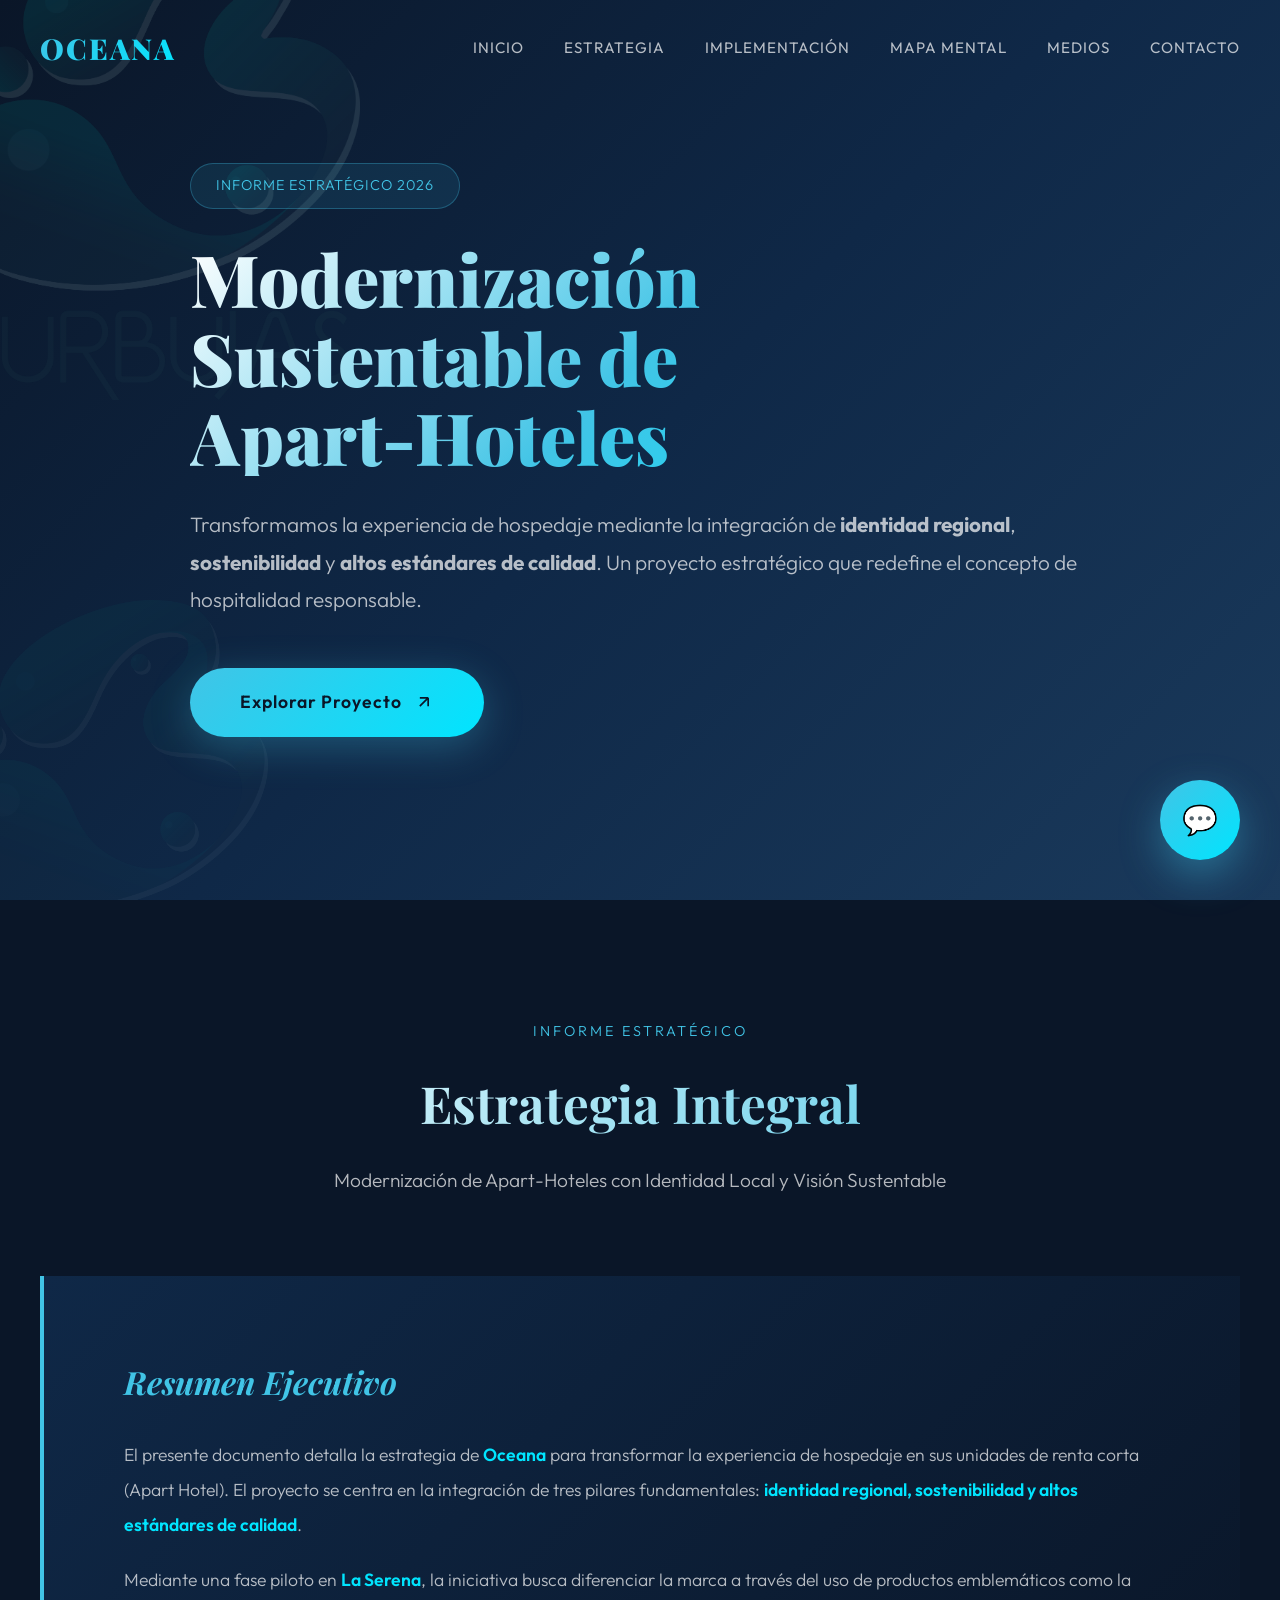
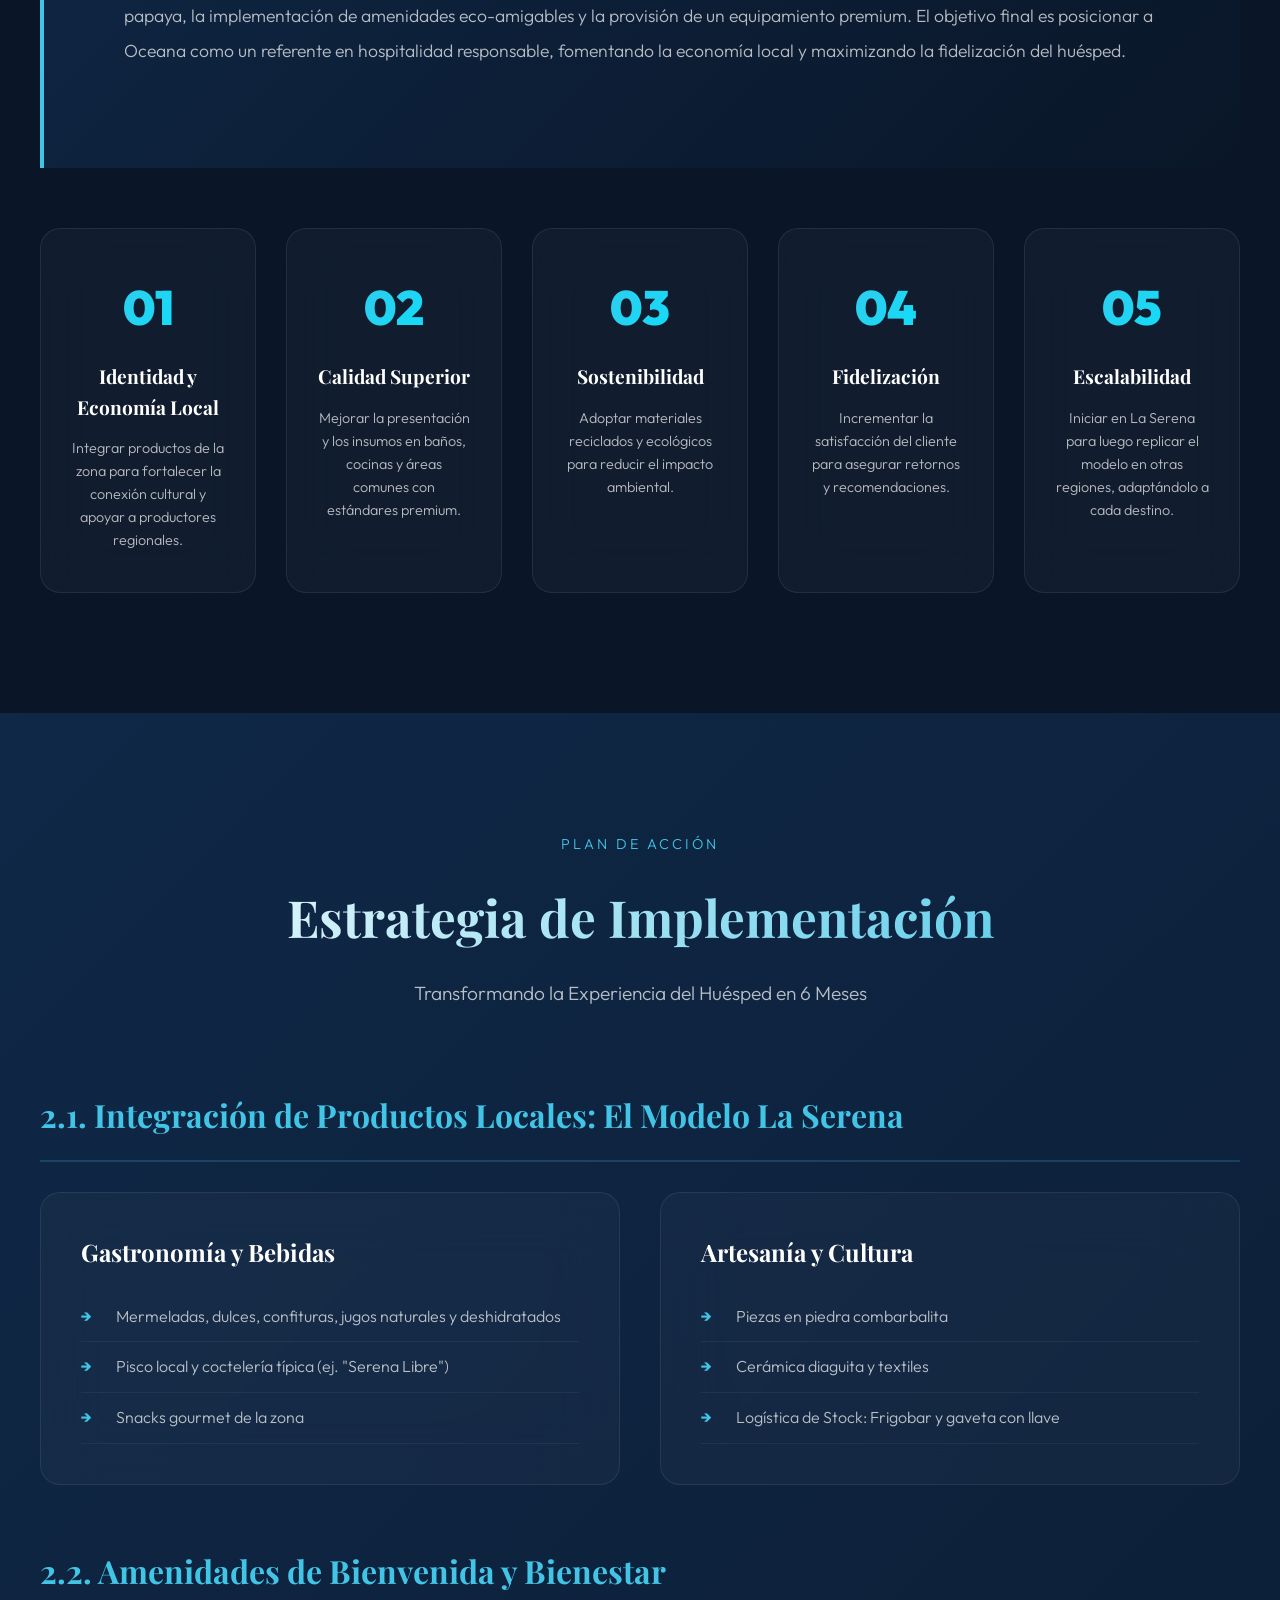
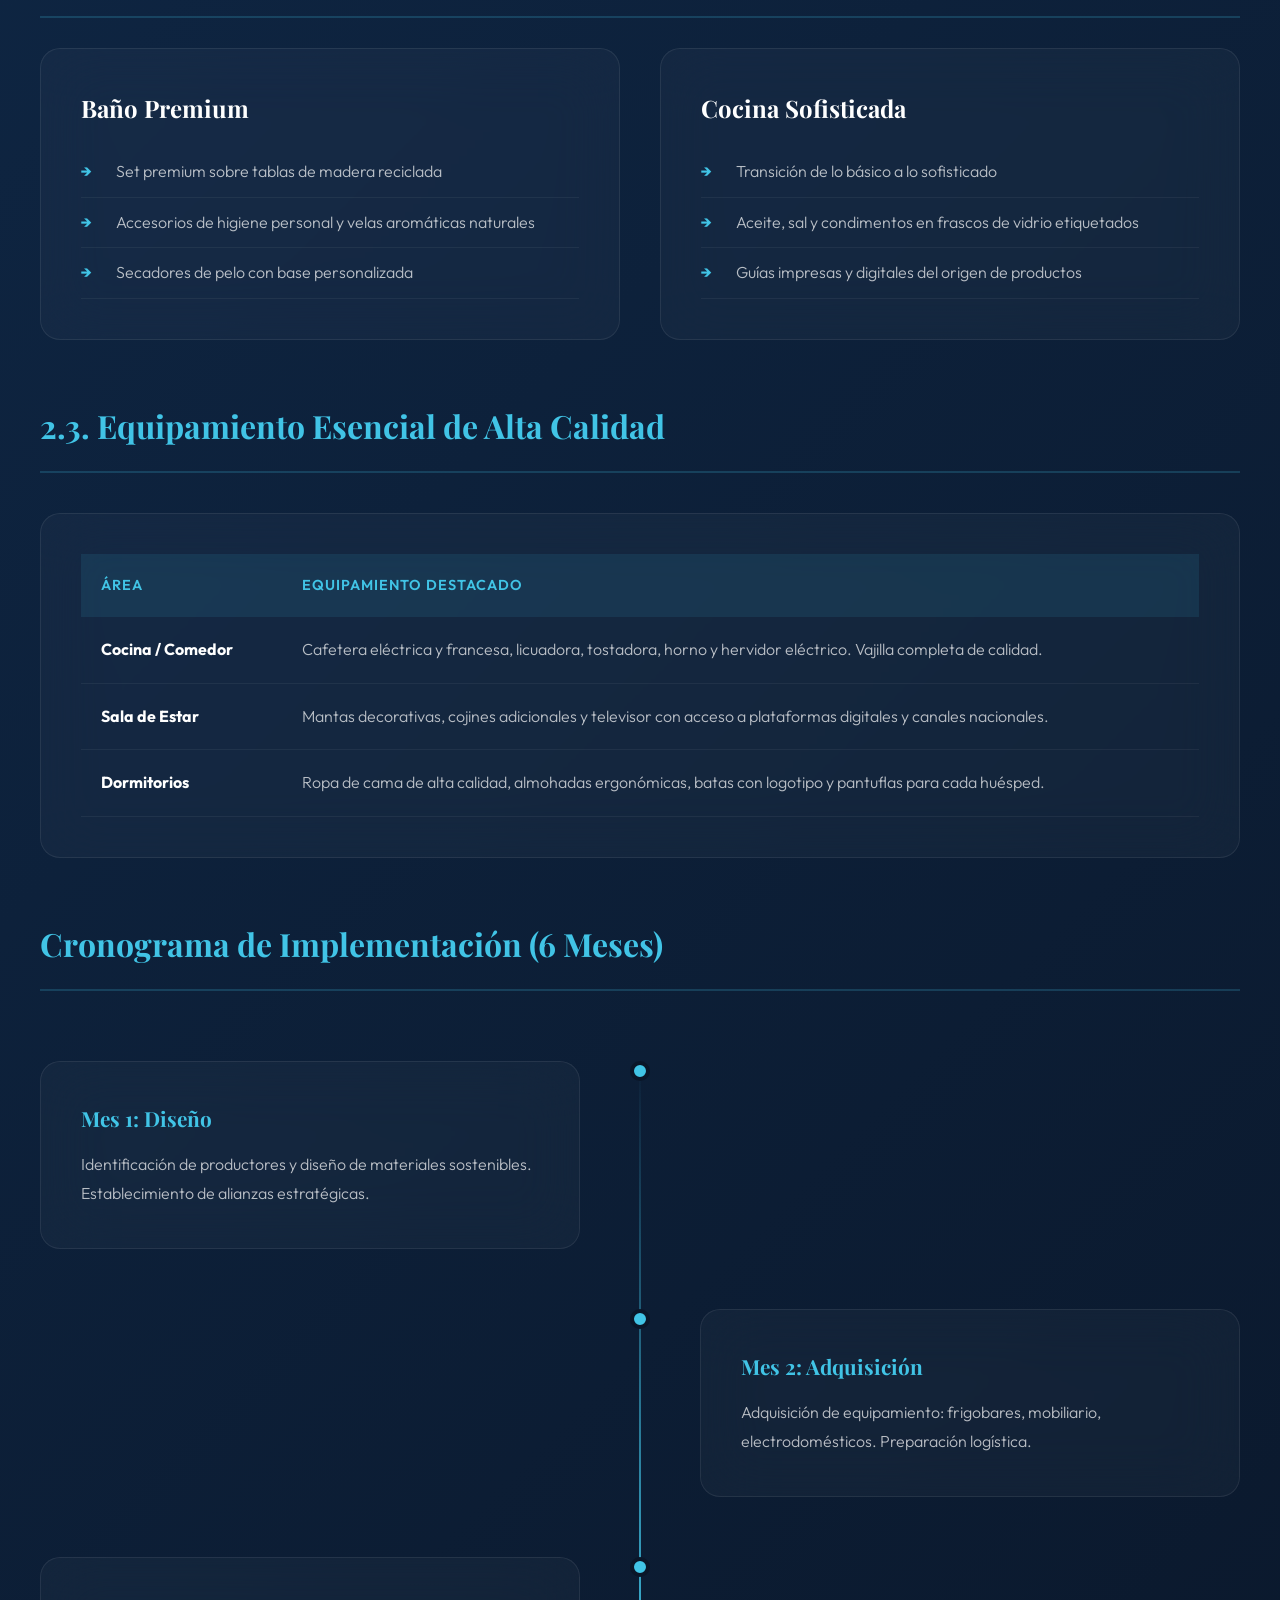
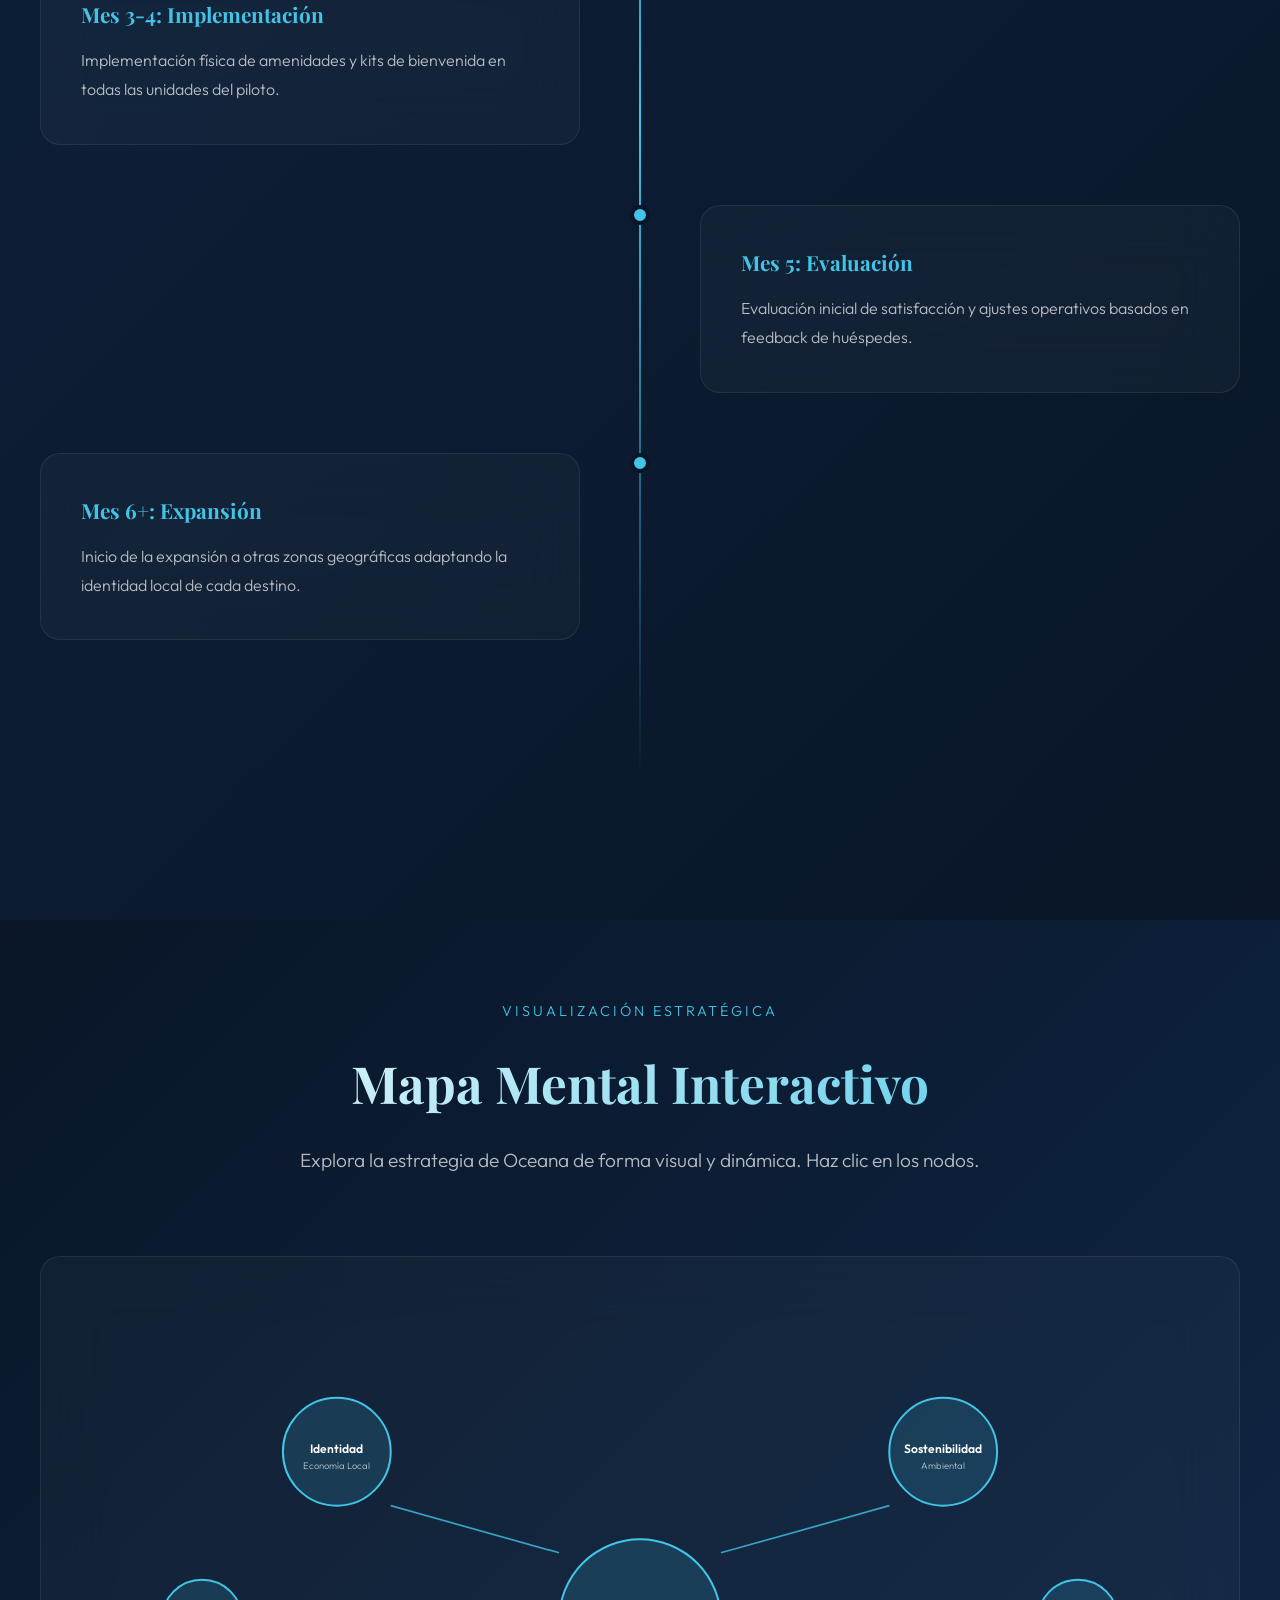
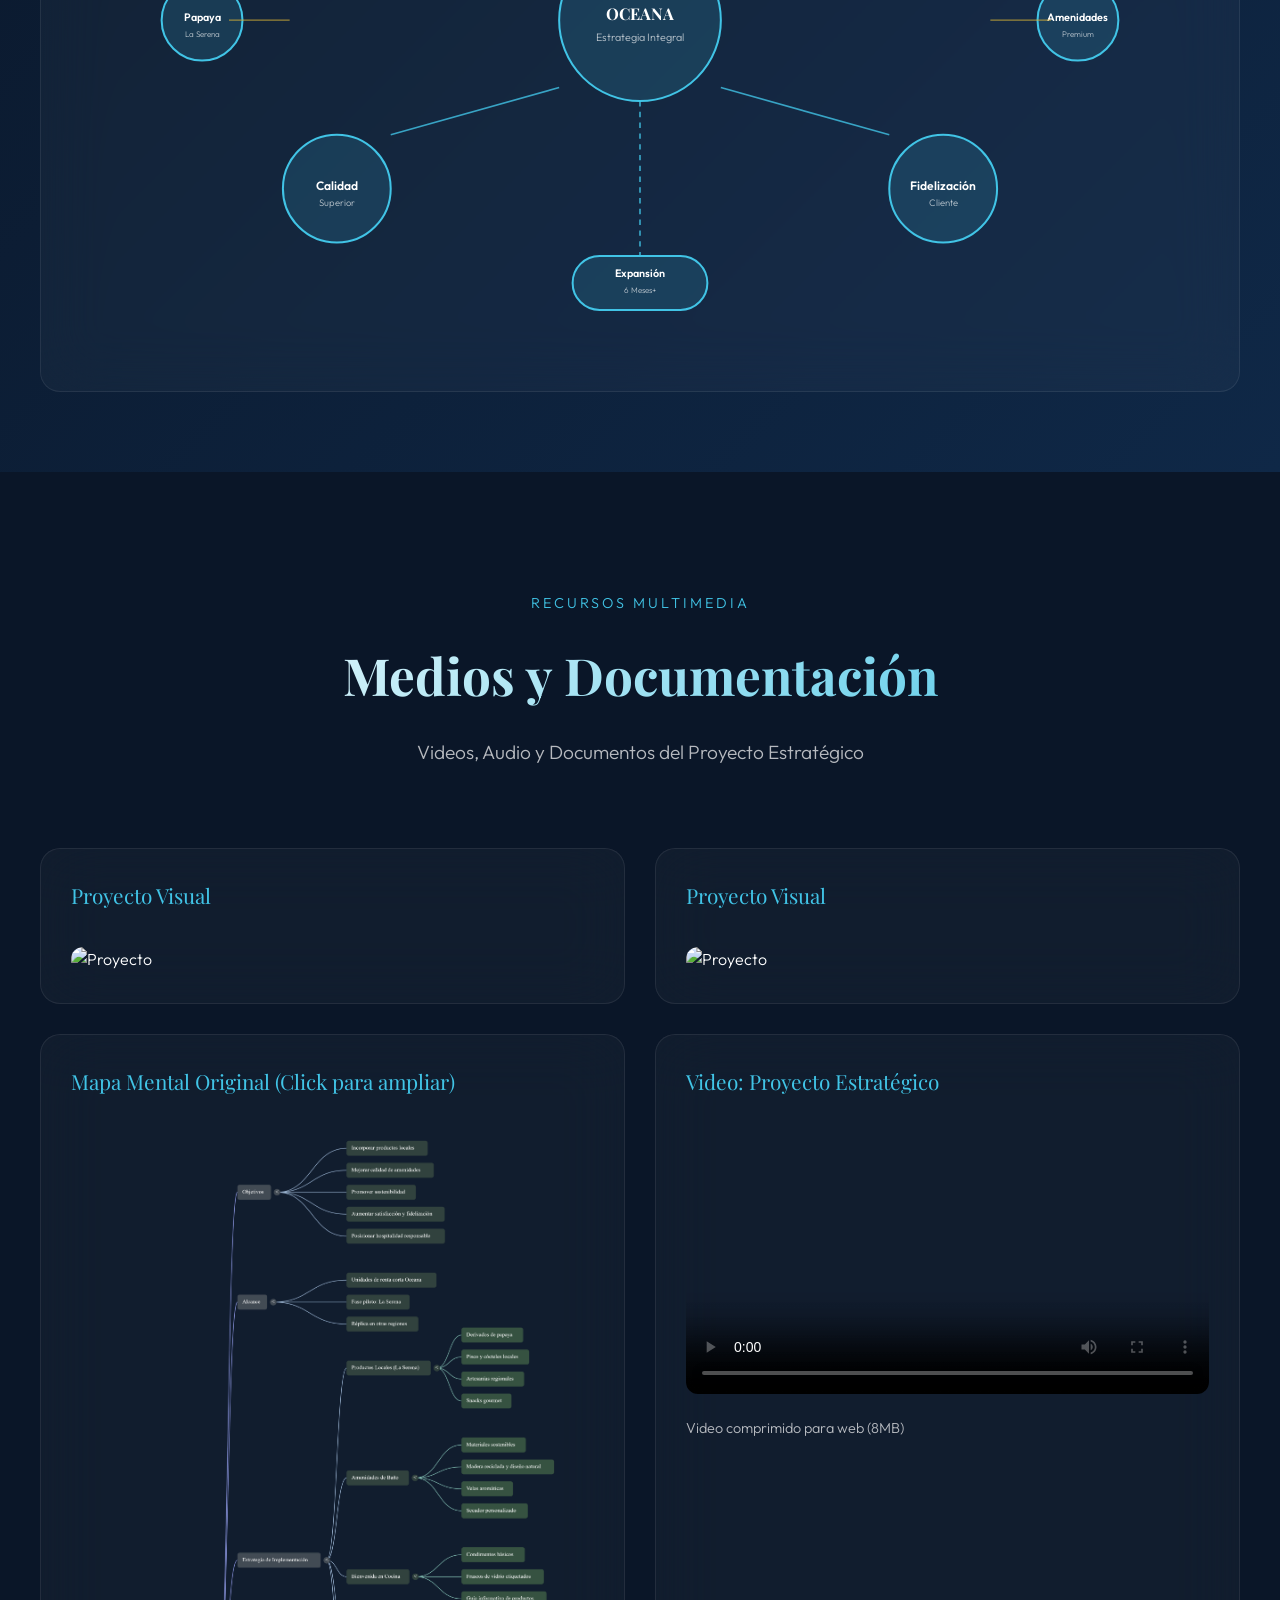
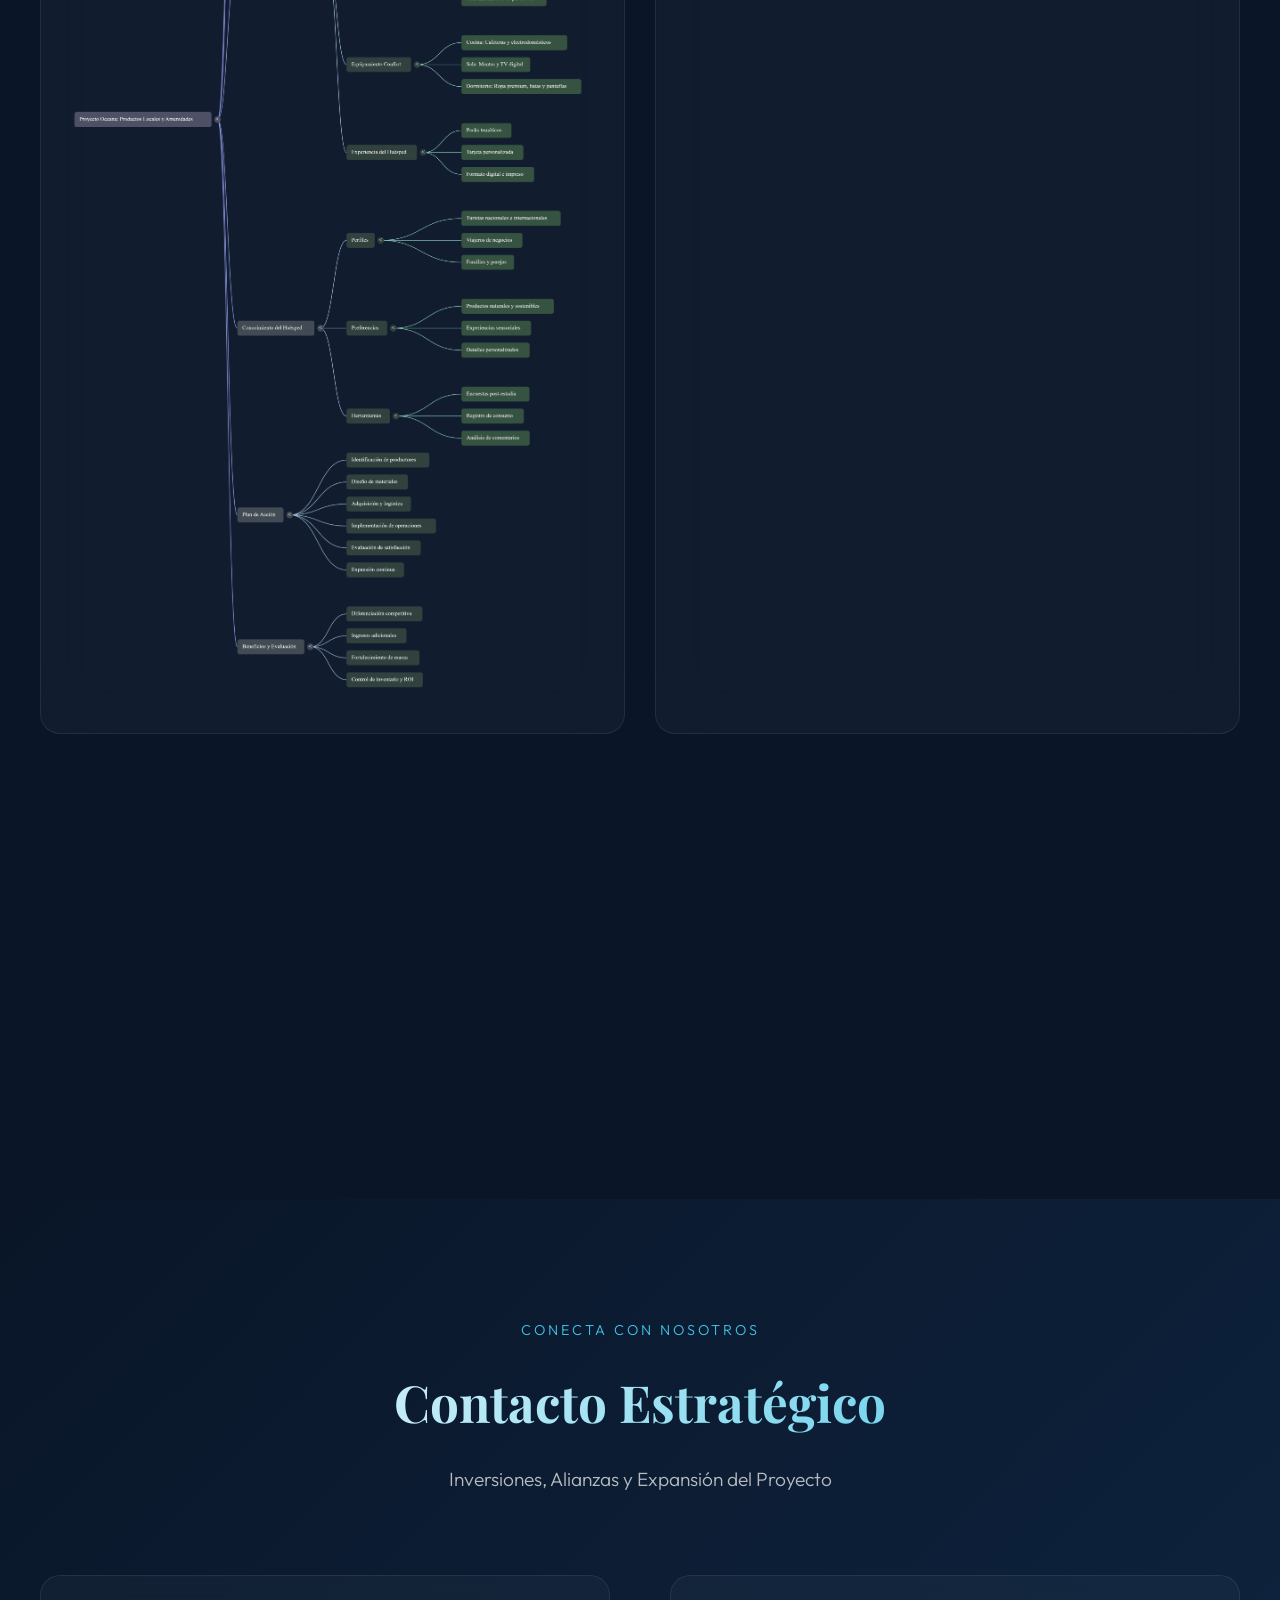
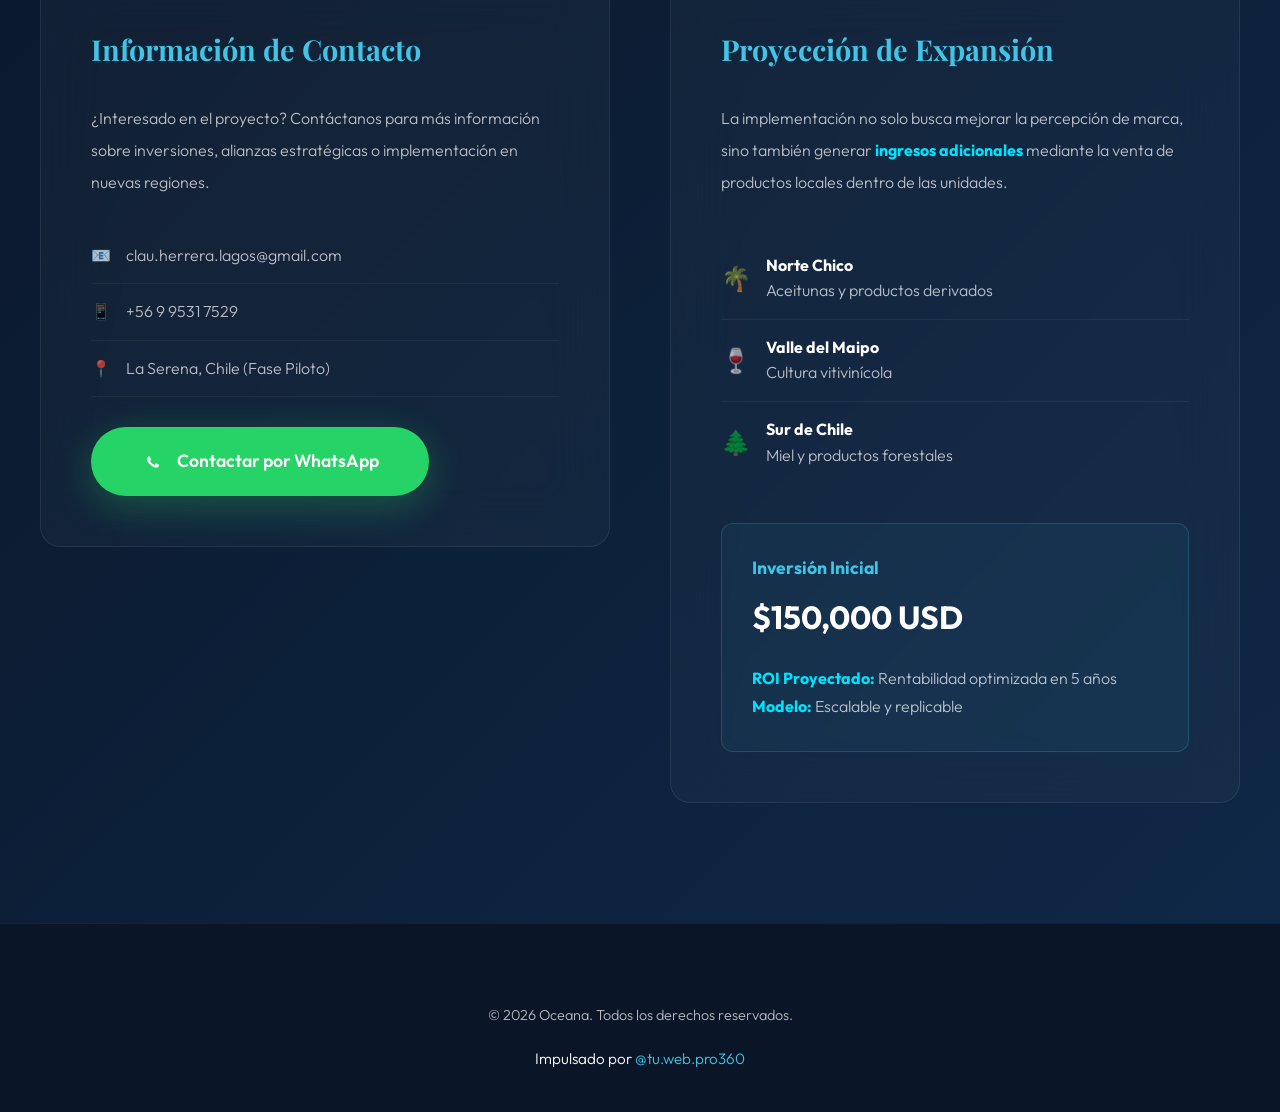
==== index.html @ 9b5a4063 "Remove QR code and 'Escanea para contacto directo' text" ====
<!DOCTYPE html>
<html lang="es">
<head>
  <meta charset="UTF-8">
  <meta name="viewport" content="width=device-width, initial-scale=1.0">
  <title>Oceana | Informe Estratégico: Modernización de Apart-Hoteles</title>
  <meta name="description" content="Proyecto Oceana: Transformación de la experiencia de hospedaje mediante identidad local, sostenibilidad y estándares premium.">
  
  <link rel="preconnect" href="https://fonts.googleapis.com">
  <link rel="preconnect" href="https://fonts.gstatic.com" crossorigin>
  <link href="https://fonts.googleapis.com/css2?family=Playfair+Display:ital,wght@0,400;0,600;0,700;0,900;1,400&family=Outfit:wght@100;200;300;400;500;600;700;800;900&display=swap" rel="stylesheet">
  
  <style>
    :root {
      --primary: #0a1628;
      --secondary: #0f2847;
      --accent: #41c4e6;
      --accent-light: #00e5ff;
      --gold: #d4af37;
      --text: #ffffff;
      --text-muted: rgba(255, 255, 255, 0.7);
    }
    
    * { margin: 0; padding: 0; box-sizing: border-box; }
    
    html { scroll-behavior: smooth; }
    
    body {
      font-family: 'Outfit', sans-serif;
      background: var(--primary);
      color: var(--text);
      overflow-x: hidden;
      line-height: 1.6;
      font-weight: 300;
    }
    
    h1, h2, h3, h4, h5 {
      font-family: 'Playfair Display', Georgia, serif;
      font-weight: 700;
    }
    
    .glass {
      background: rgba(255, 255, 255, 0.03);
      backdrop-filter: blur(30px);
      -webkit-backdrop-filter: blur(30px);
      border: 1px solid rgba(255, 255, 255, 0.08);
      border-radius: 20px;
      transition: all 0.4s cubic-bezier(0.175, 0.885, 0.32, 1.275);
    }
    
    .container { max-width: 1400px; margin: 0 auto; padding: 0 40px; }
    
    /* Navigation */
    nav {
      position: fixed; top: 0; left: 0; right: 0; z-index: 2000;
      padding: 25px 0; transition: all 0.4s;
    }
    
    nav.scrolled {
      background: rgba(10, 22, 40, 0.95);
      backdrop-filter: blur(30px);
      padding: 15px 0;
      box-shadow: 0 10px 40px rgba(0, 0, 0, 0.3);
    }
    
    .nav-content { display: flex; justify-content: space-between; align-items: center; }
    
    .logo {
      font-family: 'Playfair Display', Georgia, serif;
      font-size: 1.8rem; font-weight: 900;
      background: linear-gradient(135deg, var(--accent), var(--accent-light));
      -webkit-background-clip: text; -webkit-text-fill-color: transparent;
      letter-spacing: 2px;
    }
    
    .nav-links { display: flex; gap: 40px; list-style: none; }
    .nav-links a {
      color: var(--text-muted); text-decoration: none; font-weight: 400;
      font-size: 0.95rem; letter-spacing: 1px; text-transform: uppercase;
      transition: all 0.3s; position: relative;
    }
    .nav-links a::after {
      content: ''; position: absolute; bottom: -5px; left: 0;
      width: 0; height: 2px; background: var(--accent); transition: width 0.3s;
    }
    .nav-links a:hover { color: var(--accent); }
    .nav-links a:hover::after { width: 100%; }
    
    /* Hero */
    .hero {
      min-height: 100vh; display: flex; align-items: center;
      position: relative; overflow: hidden;
      background: linear-gradient(135deg, var(--primary) 0%, var(--secondary) 50%, #1a3a5c 100%);
    }
    
    .hero::before {
      content: '';
      position: absolute;
      width: 500px; height: 500px;
      background-image: url('assets/Logo_Burbujas_2_0_png_1.png');
      background-size: contain; background-repeat: no-repeat; background-position: center;
      opacity: 0.12; top: -100px; left: -100px;
      animation: float 15s ease-in-out infinite;
    }
    
    .hero::after {
      content: '';
      position: absolute;
      width: 450px; height: 450px;
      background-image: url('assets/unnamed_4.png');
      background-size: contain; background-repeat: no-repeat; background-position: center;
      opacity: 0.1; bottom: -80px; right: -80px;
      animation: float 18s ease-in-out infinite reverse;
    }
    
    .hero-logos {
      position: absolute;
      top: 50%;
      left: 50%;
      transform: translate(-50%, -50%);
      display: flex;
      gap: 40px;
      align-items: center;
      z-index: 2;
      opacity: 0.06;
    }
    
    .hero-logos img {
      width: 300px;
      height: auto;
      animation: float 20s ease-in-out infinite;
    }
    
    .hero-logos img:last-child {
      animation-delay: -5s;
      width: 280px;
    }
    
    .hero::after {
      content: ''; position: absolute;
      width: 400px; height: 400px;
      background-image: url('assets/Logo_Burbujas_2_0_png_1.png');
      background-size: contain; background-repeat: no-repeat; background-position: center;
      opacity: 0.05; bottom: -100px; left: -100px;
      animation: float 15s ease-in-out infinite reverse;
    }
    
    @keyframes float {
      0%, 100% { transform: translateY(0) rotate(0deg); }
      50% { transform: translateY(-40px) rotate(5deg); }
    }
    
    .hero-content { position: relative; z-index: 1; max-width: 900px; }
    
    .hero-badge {
      display: inline-block; padding: 10px 25px;
      background: rgba(65, 196, 230, 0.1); border: 1px solid rgba(65, 196, 230, 0.3);
      border-radius: 50px; font-size: 0.9rem; color: var(--accent);
      letter-spacing: 1px; text-transform: uppercase; margin-bottom: 30px;
      animation: fadeInUp 1s ease-out;
    }
    
    .hero h1 {
      font-size: 4.5rem; font-weight: 900; line-height: 1.1; margin-bottom: 30px;
      background: linear-gradient(135deg, #ffffff 0%, var(--accent) 50%, var(--accent-light) 100%);
      -webkit-background-clip: text; -webkit-text-fill-color: transparent;
      animation: fadeInUp 1s ease-out 0.2s backwards;
    }
    
    .hero-subtitle {
      font-size: 1.3rem; color: var(--text-muted); margin-bottom: 50px;
      font-weight: 300; line-height: 1.8;
      animation: fadeInUp 1s ease-out 0.4s backwards;
    }
    
    @keyframes fadeInUp {
      from { opacity: 0; transform: translateY(30px); }
      to { opacity: 1; transform: translateY(0); }
    }
    
    .btn-premium {
      display: inline-flex; align-items: center; gap: 12px;
      padding: 20px 50px; background: linear-gradient(135deg, var(--accent), var(--accent-light));
      color: var(--primary); text-decoration: none; border-radius: 60px;
      font-weight: 600; font-size: 1.1rem; letter-spacing: 1px;
      transition: all 0.4s; border: none; cursor: pointer;
      box-shadow: 0 10px 40px rgba(65, 196, 230, 0.3);
      animation: fadeInUp 1s ease-out 0.6s backwards;
    }
    .btn-premium:hover { transform: translateY(-5px); box-shadow: 0 20px 60px rgba(65, 196, 230, 0.5); }
    
    /* Sections */
    section { padding: 120px 0; position: relative; }
    
    .section-header { text-align: center; margin-bottom: 80px; }
    .section-label {
      font-size: 0.9rem; color: var(--accent); text-transform: uppercase;
      letter-spacing: 3px; margin-bottom: 20px; display: block;
    }
    .section-title {
      font-size: 3.2rem; font-weight: 700; margin-bottom: 20px;
      background: linear-gradient(135deg, #ffffff, var(--accent));
      -webkit-background-clip: text; -webkit-text-fill-color: transparent;
    }
    .section-subtitle {
      font-size: 1.2rem; color: var(--text-muted);
      max-width: 700px; margin: 0 auto; font-weight: 300;
    }
    
    /* Executive Summary */
    .executive-summary {
      background: linear-gradient(135deg, var(--secondary) 0%, rgba(10, 22, 40, 0.5) 100%);
      padding: 80px; margin-bottom: 60px; border-left: 4px solid var(--accent);
    }
    .executive-summary h3 { font-size: 2rem; color: var(--accent); margin-bottom: 30px; font-style: italic; }
    .executive-summary p { color: var(--text-muted); font-size: 1.1rem; line-height: 2; margin-bottom: 20px; }
    .executive-summary strong { color: var(--accent-light); font-weight: 600; }
    
    /* Objectives */
    .objectives-grid { display: grid; grid-template-columns: repeat(5, 1fr); gap: 30px; margin-top: 60px; }
    .objective-card { padding: 40px 30px; text-align: center; position: relative; overflow: hidden; }
    .objective-card::before {
      content: ''; position: absolute; top: 0; left: 0; width: 100%; height: 4px;
      background: linear-gradient(90deg, var(--accent), transparent); transform: scaleX(0); transition: transform 0.4s;
    }
    .objective-card:hover::before { transform: scaleX(1); }
    .objective-number {
      font-size: 3rem; font-weight: 900;
      background: linear-gradient(135deg, var(--accent), var(--accent-light));
      -webkit-background-clip: text; -webkit-text-fill-color: transparent;
      margin-bottom: 15px;
    }
    .objective-card h4 { font-size: 1.2rem; color: #ffffff; margin-bottom: 15px; }
    .objective-card p { color: var(--text-muted); font-size: 0.9rem; line-height: 1.6; }
    
    /* Implementation */
    .implementation-section { margin-bottom: 60px; }
    .implementation-section h3 {
      font-size: 2rem; color: var(--accent); margin-bottom: 30px;
      padding-bottom: 20px; border-bottom: 2px solid rgba(65, 196, 230, 0.2);
    }
    .implementation-content { display: grid; grid-template-columns: 1fr 1fr; gap: 40px; align-items: start; }
    .implementation-text { padding: 40px; }
    .implementation-text h4 { font-size: 1.5rem; color: #ffffff; margin-bottom: 20px; }
    .implementation-text ul { list-style: none; padding: 0; }
    .implementation-text li {
      padding: 12px 0; padding-left: 35px; position: relative;
      color: var(--text-muted); border-bottom: 1px solid rgba(255, 255, 255, 0.05);
    }
    .implementation-text li::before {
      content: '→'; position: absolute; left: 0; color: var(--accent); font-weight: bold;
    }
    
    /* Timeline */
    .timeline { position: relative; padding: 40px 0; }
    .timeline::before {
      content: ''; position: absolute; left: 50%; transform: translateX(-50%);
      width: 2px; height: 100%; background: linear-gradient(180deg, transparent, var(--accent), transparent);
    }
    .timeline-item { display: flex; margin-bottom: 60px; position: relative; }
    .timeline-item:nth-child(even) { flex-direction: row-reverse; }
    .timeline-content { width: 45%; padding: 40px; }
    .timeline-marker {
      position: absolute; left: 50%; transform: translateX(-50%);
      width: 20px; height: 20px; background: var(--accent);
      border-radius: 50%; border: 4px solid var(--primary); z-index: 1;
    }
    .timeline-content h4 { color: var(--accent); font-size: 1.3rem; margin-bottom: 15px; }
    .timeline-content p { color: var(--text-muted); line-height: 1.8; }
    
    /* Equipment Table */
    .equipment-table { overflow-x: auto; margin-top: 40px; }
    table { width: 100%; border-collapse: collapse; }
    table th {
      background: rgba(65, 196, 230, 0.1); color: var(--accent);
      padding: 20px; text-align: left; font-weight: 600;
      letter-spacing: 1px; text-transform: uppercase; font-size: 0.9rem;
    }
    table td { padding: 20px; border-bottom: 1px solid rgba(255, 255, 255, 0.05); color: var(--text-muted); }
    table tr:hover td { background: rgba(65, 196, 230, 0.05); }
    table td:first-child { font-weight: 600; color: #ffffff; }
    
    /* Media Section */
    .media-grid { display: grid; grid-template-columns: repeat(auto-fit, minmax(400px, 1fr)); gap: 30px; margin-top: 60px; }
    .media-item { padding: 30px; transition: all 0.4s; cursor: pointer; }
    .media-item:hover { transform: translateY(-10px); }
    .media-label {
      font-family: 'Playfair Display', Georgia, serif;
      font-size: 1.3rem; color: var(--accent); margin-bottom: 15px;
    }
    .media-item video, .media-item audio { width: 100%; margin-top: 20px; border-radius: 12px; }
    .media-item img { width: 100%; border-radius: 12px; margin-top: 20px; }
    
    /* Mind Map */
    .mind-map-section { 
      background: linear-gradient(135deg, var(--primary) 0%, var(--secondary) 100%); 
      padding: 80px 0;
    }
    
    .mind-map-container { 
      width: 100%; 
      height: 800px; 
      position: relative; 
      margin-top: 60px;
      max-width: 1600px;
      margin-left: auto;
      margin-right: auto;
    }
    
    .mind-map-svg { 
      width: 100%; 
      height: 100%; 
    }
    
    .mind-node { cursor: pointer; transition: all 0.3s; }
    .mind-node:hover { filter: brightness(1.2); transform: scale(1.05); }
    
    .mind-node-circle { fill: rgba(65, 196, 230, 0.15); stroke: var(--accent); stroke-width: 3; }
    .mind-node:hover .mind-node-circle { fill: rgba(65, 196, 230, 0.3); stroke-width: 4; }
    
    .mind-node-text {
      fill: white; 
      font-family: 'Outfit', sans-serif; 
      font-size: 20px; 
      font-weight: 600;
      text-anchor: middle; 
      dominant-baseline: central;
    }
    
    .mind-node-subtext {
      fill: var(--text-muted); 
      font-family: 'Outfit', sans-serif; 
      font-size: 14px;
      text-anchor: middle; 
      dominant-baseline: central;
    }
    
    .mind-node-title {
      fill: white; 
      font-family: 'Playfair Display', Georgia, serif; 
      font-size: 24px; 
      font-weight: 700;
      text-anchor: middle; 
      dominant-baseline: central;
    }
    
    .mind-line { 
      stroke: var(--accent); 
      stroke-width: 2.5; 
      fill: none; 
      opacity: 0.8; 
    }
    
    .mind-line-gold { 
      stroke: #d4af37; 
      stroke-width: 2; 
      fill: none; 
      opacity: 0.7; 
    }
    
    /* Contact */
    .contact-grid { display: grid; grid-template-columns: 1fr 1fr; gap: 60px; align-items: start; margin-top: 60px; }
    .contact-info { padding: 50px; }
    .contact-info h3 { color: var(--accent); font-size: 1.8rem; margin-bottom: 30px; }
    .contact-info p { color: var(--text-muted); line-height: 2; margin-bottom: 30px; }
    .contact-details { list-style: none; padding: 0; }
    .contact-details li {
      padding: 15px 0; color: var(--text-muted); border-bottom: 1px solid rgba(255, 255, 255, 0.05);
      display: flex; align-items: center; gap: 15px;
    }
    .whatsapp-btn {
      display: inline-flex; align-items: center; gap: 12px; background: #25d366;
      color: white; padding: 20px 50px; border-radius: 60px; text-decoration: none;
      font-weight: 600; font-size: 1.1rem; transition: all 0.4s; margin-top: 30px;
      box-shadow: 0 10px 40px rgba(37, 211, 102, 0.3);
    }
    .whatsapp-btn:hover { transform: translateY(-5px); box-shadow: 0 20px 60px rgba(37, 211, 102, 0.5); }
    .qr-code { text-align: center; padding: 40px; }
    .qr-code img { width: 250px; height: 250px; border-radius: 16px; border: 2px solid rgba(65, 196, 230, 0.3); }
    
    /* Footer */
    footer { padding: 80px 0 40px; text-align: center; border-top: 1px solid rgba(255, 255, 255, 0.05); }
    footer a { color: var(--accent); text-decoration: none; transition: color 0.3s; }
    footer a:hover { color: var(--accent-light); }
    
    /* Chatbot */
    .chatbot-toggle {
      position: fixed; bottom: 40px; right: 40px;
      width: 80px; height: 80px;
      background: linear-gradient(135deg, var(--accent), var(--accent-light));
      border-radius: 50%; display: flex; align-items: center; justify-content: center;
      cursor: pointer; z-index: 1500;
      box-shadow: 0 15px 40px rgba(65, 196, 230, 0.4);
      transition: all 0.4s; animation: bounce 3s infinite; border: none; font-size: 1.8rem;
    }
    @keyframes bounce { 0%, 100% { transform: translateY(0); } 50% { transform: translateY(-15px); } }
    .chatbot-toggle:hover { transform: scale(1.1); }
    .chatbot-panel {
      display: none; position: fixed; bottom: 140px; right: 40px;
      width: 450px; max-height: 700px; background: var(--secondary);
      border: 1px solid rgba(255, 255, 255, 0.1); border-radius: 24px;
      z-index: 1500; flex-direction: column;
      box-shadow: 0 30px 80px rgba(0, 0, 0, 0.6); overflow: hidden;
    }
    .chatbot-panel.active { display: flex; }
    .chatbot-header {
      padding: 25px 30px; border-bottom: 1px solid rgba(255, 255, 255, 0.1);
      display: flex; justify-content: space-between; align-items: center;
      background: rgba(65, 196, 230, 0.05);
    }
    .chatbot-header h3 { font-size: 1.3rem; color: var(--accent); }
    .chatbot-close { background: none; border: none; color: var(--text-muted); cursor: pointer; font-size: 1.8rem; transition: color 0.3s; }
    .chatbot-close:hover { color: var(--accent); }
    .chatbot-messages {
      flex: 1; padding: 30px; overflow-y: auto; max-height: 450px;
      display: flex; flex-direction: column; gap: 20px;
    }
    .message { padding: 15px 20px; border-radius: 16px; max-width: 85%; animation: fadeIn 0.3s ease-out; line-height: 1.6; }
    @keyframes fadeIn { from { opacity: 0; transform: translateY(10px); } to { opacity: 1; transform: translateY(0); } }
    .message.bot { background: rgba(255, 255, 255, 0.05); border: 1px solid rgba(255, 255, 255, 0.08); color: var(--text); }
    .message.user {
      background: linear-gradient(135deg, var(--accent), var(--accent-light));
      color: var(--primary); align-self: flex-end; margin-left: auto; font-weight: 500;
    }
    .chatbot-input {
      padding: 25px 30px; border-top: 1px solid rgba(255, 255, 255, 0.1);
      display: flex; gap: 15px; background: rgba(0, 0, 0, 0.2);
    }
    .chatbot-input input {
      flex: 1; padding: 15px 20px; border: 1px solid rgba(255, 255, 255, 0.15);
      border-radius: 50px; background: rgba(255, 255, 255, 0.05); color: white;
      font-family: 'Outfit', sans-serif; font-size: 0.95rem;
    }
    .chatbot-input input:focus { outline: none; border-color: var(--accent); }
    .chatbot-input button {
      padding: 15px 30px; background: linear-gradient(135deg, var(--accent), var(--accent-light));
      border: none; border-radius: 50px; color: var(--primary); font-weight: 600;
      cursor: pointer; font-family: 'Outfit', sans-serif; transition: all 0.3s;
    }
    .chatbot-input button:hover { transform: translateY(-2px); }
    
    /* Lightbox */
    .lightbox {
      display: none; position: fixed; top: 0; left: 0; width: 100%; height: 100%;
      background: rgba(0, 0, 0, 0.95); z-index: 3000;
      justify-content: center; align-items: center; cursor: zoom-out;
    }
    .lightbox.active { display: flex; }
    .lightbox img { max-width: 90%; max-height: 90%; border-radius: 12px; box-shadow: 0 20px 80px rgba(0, 0, 0, 0.8); }
    .lightbox-close {
      position: absolute; top: 30px; right: 30px; width: 50px; height: 50px;
      background: rgba(255, 255, 255, 0.1); border: 1px solid rgba(255, 255, 255, 0.2);
      border-radius: 50%; color: white; font-size: 1.5rem; cursor: pointer;
      display: flex; align-items: center; justify-content: center; transition: all 0.3s;
    }
    .lightbox-close:hover { background: var(--accent); border-color: var(--accent); }
    
    /* Responsive */
    @media (max-width: 1200px) { .objectives-grid { grid-template-columns: repeat(3, 1fr); } }
    @media (max-width: 1024px) {
      .objectives-grid { grid-template-columns: repeat(2, 1fr); }
      .implementation-content, .contact-grid { grid-template-columns: 1fr; }
      .timeline::before { left: 30px; }
      .timeline-item, .timeline-item:nth-child(even) { flex-direction: row; padding-left: 60px; }
      .timeline-content { width: 100%; }
      .timeline-marker { left: 30px; }
    }
    @media (max-width: 768px) {
      .hero h1 { font-size: 3rem; }
      .section-title { font-size: 2.5rem; }
      .objectives-grid { grid-template-columns: 1fr; }
      .nav-links { display: none; }
      .container { padding: 0 20px; }
      .executive-summary { padding: 40px; }
      .chatbot-panel { width: calc(100% - 40px); right: 20px; }
    }
  </style>
</head>
<body>
  <!-- Lightbox -->
  <div class="lightbox" id="lightbox" onclick="closeLightbox()">
    <button class="lightbox-close" onclick="event.stopPropagation(); closeLightbox()">×</button>
    <img id="lightbox-img" src="" alt="Imagen ampliada">
  </div>

  <nav id="navbar">
    <div class="container">
      <div class="nav-content">
        <div class="logo">OCEANA</div>
        <ul class="nav-links">
          <li><a href="#inicio">Inicio</a></li>
          <li><a href="#estrategia">Estrategia</a></li>
          <li><a href="#implementacion">Implementación</a></li>
          <li><a href="#mapa-mental">Mapa Mental</a></li>
          <li><a href="#medios">Medios</a></li>
          <li><a href="#contacto">Contacto</a></li>
        </ul>
      </div>
    </div>
  </nav>

  <section class="hero" id="inicio">
    <div class="container">
      <div class="hero-content">
        <div class="hero-badge">Informe Estratégico 2026</div>
        <h1>Modernización<br>Sustentable de<br>Apart-Hoteles</h1>
        <p class="hero-subtitle">
          Transformamos la experiencia de hospedaje mediante la integración de <strong>identidad regional</strong>, 
          <strong>sostenibilidad</strong> y <strong>altos estándares de calidad</strong>. 
          Un proyecto estratégico que redefine el concepto de hospitalidad responsable.
        </p>
        <a href="#estrategia" class="btn-premium">
          <span>Explorar Proyecto</span>
          <svg width="20" height="20" viewBox="0 0 24 24" fill="none" stroke="currentColor" stroke-width="2"><path d="M7 17L17 7M17 7H7M17 7V17"/></svg>
        </a>
      </div>
    </div>
  </section>

  <section id="estrategia">
    <div class="container">
      <div class="section-header">
        <span class="section-label">Informe Estratégico</span>
        <h2 class="section-title">Estrategia Integral</h2>
        <p class="section-subtitle">Modernización de Apart-Hoteles con Identidad Local y Visión Sustentable</p>
      </div>
      
      <div class="executive-summary">
        <h3>Resumen Ejecutivo</h3>
        <p>
          El presente documento detalla la estrategia de <strong>Oceana</strong> para transformar la experiencia de hospedaje 
          en sus unidades de renta corta (Apart Hotel). El proyecto se centra en la integración de tres pilares fundamentales: 
          <strong>identidad regional, sostenibilidad y altos estándares de calidad</strong>.
        </p>
        <p>
          Mediante una fase piloto en <strong>La Serena</strong>, la iniciativa busca diferenciar la marca a través del uso 
          de productos emblemáticos como la papaya, la implementación de amenidades eco-amigables y la provisión de un 
          equipamiento premium. El objetivo final es posicionar a Oceana como un referente en hospitalidad responsable, 
          fomentando la economía local y maximizando la fidelización del huésped.
        </p>
      </div>

      <div class="objectives-grid">
        <div class="objective-card glass">
          <div class="objective-number">01</div>
          <h4>Identidad y Economía Local</h4>
          <p>Integrar productos de la zona para fortalecer la conexión cultural y apoyar a productores regionales.</p>
        </div>
        
        <div class="objective-card glass">
          <div class="objective-number">02</div>
          <h4>Calidad Superior</h4>
          <p>Mejorar la presentación y los insumos en baños, cocinas y áreas comunes con estándares premium.</p>
        </div>
        
        <div class="objective-card glass">
          <div class="objective-number">03</div>
          <h4>Sostenibilidad</h4>
          <p>Adoptar materiales reciclados y ecológicos para reducir el impacto ambiental.</p>
        </div>
        
        <div class="objective-card glass">
          <div class="objective-number">04</div>
          <h4>Fidelización</h4>
          <p>Incrementar la satisfacción del cliente para asegurar retornos y recomendaciones.</p>
        </div>
        
        <div class="objective-card glass">
          <div class="objective-number">05</div>
          <h4>Escalabilidad</h4>
          <p>Iniciar en La Serena para luego replicar el modelo en otras regiones, adaptándolo a cada destino.</p>
        </div>
      </div>
    </div>
  </section>

  <section id="implementacion" style="background: linear-gradient(135deg, var(--secondary) 0%, var(--primary) 100%);">
    <div class="container">
      <div class="section-header">
        <span class="section-label">Plan de Acción</span>
        <h2 class="section-title">Estrategia de Implementación</h2>
        <p class="section-subtitle">Transformando la Experiencia del Huésped en 6 Meses</p>
      </div>
      
      <div class="implementation-section">
        <h3>2.1. Integración de Productos Locales: El Modelo La Serena</h3>
        <div class="implementation-content">
          <div class="implementation-text glass">
            <h4>Gastronomía y Bebidas</h4>
            <ul>
              <li>Mermeladas, dulces, confituras, jugos naturales y deshidratados</li>
              <li>Pisco local y coctelería típica (ej. "Serena Libre")</li>
              <li>Snacks gourmet de la zona</li>
            </ul>
          </div>
          <div class="implementation-text glass">
            <h4>Artesanía y Cultura</h4>
            <ul>
              <li>Piezas en piedra combarbalita</li>
              <li>Cerámica diaguita y textiles</li>
              <li>Logística de Stock: Frigobar y gaveta con llave</li>
            </ul>
          </div>
        </div>
      </div>
      
      <div class="implementation-section">
        <h3>2.2. Amenidades de Bienvenida y Bienestar</h3>
        <div class="implementation-content">
          <div class="implementation-text glass">
            <h4>Baño Premium</h4>
            <ul>
              <li>Set premium sobre tablas de madera reciclada</li>
              <li>Accesorios de higiene personal y velas aromáticas naturales</li>
              <li>Secadores de pelo con base personalizada</li>
            </ul>
          </div>
          <div class="implementation-text glass">
            <h4>Cocina Sofisticada</h4>
            <ul>
              <li>Transición de lo básico a lo sofisticado</li>
              <li>Aceite, sal y condimentos en frascos de vidrio etiquetados</li>
              <li>Guías impresas y digitales del origen de productos</li>
            </ul>
          </div>
        </div>
      </div>
      
      <div class="implementation-section">
        <h3>2.3. Equipamiento Esencial de Alta Calidad</h3>
        <div class="equipment-table glass" style="padding: 40px;">
          <table>
            <thead>
              <tr>
                <th>Área</th>
                <th>Equipamiento Destacado</th>
              </tr>
            </thead>
            <tbody>
              <tr>
                <td><strong>Cocina / Comedor</strong></td>
                <td>Cafetera eléctrica y francesa, licuadora, tostadora, horno y hervidor eléctrico. Vajilla completa de calidad.</td>
              </tr>
              <tr>
                <td><strong>Sala de Estar</strong></td>
                <td>Mantas decorativas, cojines adicionales y televisor con acceso a plataformas digitales y canales nacionales.</td>
              </tr>
              <tr>
                <td><strong>Dormitorios</strong></td>
                <td>Ropa de cama de alta calidad, almohadas ergonómicas, batas con logotipo y pantuflas para cada huésped.</td>
              </tr>
            </tbody>
          </table>
        </div>
      </div>
      
      <div class="implementation-section">
        <h3>Cronograma de Implementación (6 Meses)</h3>
        <div class="timeline">
          <div class="timeline-item">
            <div class="timeline-marker"></div>
            <div class="timeline-content glass">
              <h4>Mes 1: Diseño</h4>
              <p>Identificación de productores y diseño de materiales sostenibles. Establecimiento de alianzas estratégicas.</p>
            </div>
          </div>
          
          <div class="timeline-item">
            <div class="timeline-marker"></div>
            <div class="timeline-content glass">
              <h4>Mes 2: Adquisición</h4>
              <p>Adquisición de equipamiento: frigobares, mobiliario, electrodomésticos. Preparación logística.</p>
            </div>
          </div>
          
          <div class="timeline-item">
            <div class="timeline-marker"></div>
            <div class="timeline-content glass">
              <h4>Mes 3-4: Implementación</h4>
              <p>Implementación física de amenidades y kits de bienvenida en todas las unidades del piloto.</p>
            </div>
          </div>
          
          <div class="timeline-item">
            <div class="timeline-marker"></div>
            <div class="timeline-content glass">
              <h4>Mes 5: Evaluación</h4>
              <p>Evaluación inicial de satisfacción y ajustes operativos basados en feedback de huéspedes.</p>
            </div>
          </div>
          
          <div class="timeline-item">
            <div class="timeline-marker"></div>
            <div class="timeline-content glass">
              <h4>Mes 6+: Expansión</h4>
              <p>Inicio de la expansión a otras zonas geográficas adaptando la identidad local de cada destino.</p>
            </div>
          </div>
        </div>
      </div>
    </div>
  </section>

  <section class="mind-map-section" id="mapa-mental">
    <div class="container">
      <div class="section-header">
        <span class="section-label">Visualización Estratégica</span>
        <h2 class="section-title">Mapa Mental Interactivo</h2>
        <p class="section-subtitle">Explora la estrategia de Oceana de forma visual y dinámica. Haz clic en los nodos.</p>
      </div>
      
      <div class="glass" style="padding: 60px; margin-top: 60px;">
        <svg class="mind-map-svg" viewBox="0 0 1600 900" style="max-width: 1400px; margin: 0 auto;">
          <!-- Central Node - Más Grande -->
          <g class="mind-node" onclick="showNodeInfo('Oceana')">
            <circle cx="800" cy="450" r="120" class="mind-node-circle" fill="rgba(65, 196, 230, 0.2)" stroke="var(--accent)" stroke-width="4"/>
            <text x="800" y="440" class="mind-node-title">OCEANA</text>
            <text x="800" y="475" class="mind-node-subtext" style="font-size: 16px;">Estrategia Integral</text>
          </g>
          
          <!-- Objective 1: Identidad -->
          <g class="mind-node" onclick="showNodeInfo('Identidad')">
            <circle cx="350" cy="200" r="80" class="mind-node-circle" stroke-width="3"/>
            <text x="350" y="195" class="mind-node-text" style="font-size: 18px;">Identidad</text>
            <text x="350" y="220" class="mind-node-subtext" style="font-size: 14px;">Economía Local</text>
            <line x1="680" y1="350" x2="430" y2="280" class="mind-line" stroke-width="3"/>
          </g>
          
          <!-- Objective 2: Calidad -->
          <g class="mind-node" onclick="showNodeInfo('Calidad')">
            <circle cx="350" cy="700" r="80" class="mind-node-circle" stroke-width="3"/>
            <text x="350" y="695" class="mind-node-text" style="font-size: 18px;">Calidad</text>
            <text x="350" y="720" class="mind-node-subtext" style="font-size: 14px;">Superior</text>
            <line x1="680" y1="550" x2="430" y2="620" class="mind-line" stroke-width="3"/>
          </g>
          
          <!-- Objective 3: Sostenibilidad -->
          <g class="mind-node" onclick="showNodeInfo('Sostenibilidad')">
            <circle cx="1250" cy="200" r="80" class="mind-node-circle" stroke-width="3"/>
            <text x="1250" y="195" class="mind-node-text" style="font-size: 18px;">Sostenibilidad</text>
            <text x="1250" y="220" class="mind-node-subtext" style="font-size: 14px;">Ambiental</text>
            <line x1="920" y1="350" x2="1170" y2="280" class="mind-line" stroke-width="3"/>
          </g>
          
          <!-- Objective 4: Fidelización -->
          <g class="mind-node" onclick="showNodeInfo('Fidelizacion')">
            <circle cx="1250" cy="700" r="80" class="mind-node-circle" stroke-width="3"/>
            <text x="1250" y="695" class="mind-node-text" style="font-size: 18px;">Fidelización</text>
            <text x="1250" y="720" class="mind-node-subtext" style="font-size: 14px;">Cliente</text>
            <line x1="920" y1="550" x2="1170" y2="620" class="mind-line" stroke-width="3"/>
          </g>
          
          <!-- Pilares -->
          <g class="mind-node" onclick="showNodeInfo('Papaya')">
            <circle cx="150" cy="450" r="60" class="mind-node-circle" fill="rgba(212, 175, 55, 0.15)" stroke="#d4af37" stroke-width="3"/>
            <text x="150" y="445" class="mind-node-text" style="font-size: 16px;">Papaya</text>
            <text x="150" y="470" class="mind-node-subtext" style="font-size: 12px;">La Serena</text>
            <line x1="280" y1="450" x2="190" y2="450" class="mind-line-gold" stroke-width="2.5"/>
          </g>
          
          <g class="mind-node" onclick="showNodeInfo('Amenidades')">
            <circle cx="1450" cy="450" r="60" class="mind-node-circle" fill="rgba(212, 175, 55, 0.15)" stroke="#d4af37" stroke-width="3"/>
            <text x="1450" y="445" class="mind-node-text" style="font-size: 16px;">Amenidades</text>
            <text x="1450" y="470" class="mind-node-subtext" style="font-size: 12px;">Premium</text>
            <line x1="1320" y1="450" x2="1410" y2="450" class="mind-line-gold" stroke-width="2.5"/>
          </g>
          
          <!-- Expansión -->
          <g class="mind-node" onclick="showNodeInfo('Expansion')">
            <rect x="700" y="800" width="200" height="80" rx="40" class="mind-node-circle" fill="rgba(0, 229, 255, 0.15)" stroke="var(--accent-light)" stroke-width="3"/>
            <text x="800" y="825" class="mind-node-text" style="font-size: 16px;">Expansión</text>
            <text x="800" y="850" class="mind-node-subtext" style="font-size: 12px;">6 Meses+</text>
            <line x1="800" y1="570" x2="800" y2="800" class="mind-line" stroke-dasharray="8,8" stroke-width="2"/>
          </g>
        </svg>
      </div>
      
      <div id="node-info" class="glass" style="padding: 30px; margin-top: 40px; display: none;">
        <h3 id="node-title" style="color: var(--accent); font-size: 1.5rem; margin-bottom: 15px;"></h3>
        <p id="node-description" style="color: var(--text-muted); line-height: 1.8;"></p>
      </div>
    </div>
  </section>

  <section id="medios">
    <div class="container">
      <div class="section-header">
        <span class="section-label">Recursos Multimedia</span>
        <h2 class="section-title">Medios y Documentación</h2>
        <p class="section-subtitle">Videos, Audio y Documentos del Proyecto Estratégico</p>
      </div>
      
      <div class="media-grid">
        <!-- Logo Burbuja ya se muestra en el hero section -->
        <div class="media-item glass" onclick="openLightbox('assets/unnamed_4.png')">
          <div class="media-label">Proyecto Visual</div>
          <img src="assets/unnamed_4.png" alt="Proyecto">
        </div>
        
        <div class="media-item glass" onclick="openLightbox('assets/unnamed_4.png')">
          <div class="media-label">Proyecto Visual</div>
          <img src="assets/unnamed_4.png" alt="Proyecto">
        </div>
        
        <div class="media-item glass" onclick="openLightbox('assets/NotebookLM_Mind_Map_2.png')">
          <div class="media-label">Mapa Mental Original (Click para ampliar)</div>
          <img src="assets/NotebookLM_Mind_Map_2.png" alt="Mind Map">
        </div>
        
        <div class="media-item glass">
          <div class="media-label">Video: Proyecto Estratégico</div>
          <video controls preload="metadata" poster="assets/unnamed_4.png">
            <source src="assets/video_compressed.mp4" type="video/mp4">
            Tu navegador no soporta video HTML5.
          </video>
          <p style="color: var(--text-muted); font-size: 0.9rem; margin-top: 15px;">Video comprimido para web (8MB)</p>
        </div>
        
        <div class="media-item glass">
          <div class="media-label">Audio: Modernización Sustentable</div>
          <div style="padding: 25px; background: rgba(65, 196, 230, 0.08); border-radius: 12px; border: 1px solid rgba(65, 196, 230, 0.2); margin-top: 20px;">
            <audio controls preload="none" style="width: 100%;">
              <source src="assets/Modernización_sustentable_de_los_apart_hoteles_Oceana_1.m4a" type="audio/mp4">
              Tu navegador no soporta audio HTML5.
            </audio>
          </div>
          <p style="color: var(--text-muted); font-size: 0.9rem; margin-top: 15px;">Audio explicativo del proyecto (3.5MB)</p>
        </div>
        
        <div class="media-item glass">
          <div class="media-label">PDF: Proyecto Amenidades</div>
          <div style="text-align: center; padding: 40px 30px; background: rgba(65, 196, 230, 0.05); border-radius: 12px; margin-top: 20px;">
            <svg width="64" height="64" viewBox="0 0 24 24" fill="none" stroke="var(--accent)" stroke-width="1.5"><path d="M14 2H6a2 2 0 0 0-2 2v16a2 2 0 0 0 2 2h12a2 2 0 0 0 2-2V8z"/><polyline points="14 2 14 8 20 8"/><line x1="16" y1="13" x2="8" y2="13"/><line x1="16" y1="17" x2="8" y2="17"/></svg>
            <p style="margin-top: 20px;"><a href="assets/proyecto_amenidades.pdf" style="color: var(--accent); text-decoration: none; font-weight: 600; font-size: 1.1rem;">Descargar PDF</a></p>
          </div>
        </div>
        
        <!-- The New Oceana Standard ya no se muestra aquí -->
      </div>
    </div>
  </section>

  <section id="contacto" style="background: linear-gradient(135deg, var(--primary) 0%, var(--secondary) 100%);">
    <div class="container">
      <div class="section-header">
        <span class="section-label">Conecta con Nosotros</span>
        <h2 class="section-title">Contacto Estratégico</h2>
        <p class="section-subtitle">Inversiones, Alianzas y Expansión del Proyecto</p>
      </div>
      
      <div class="contact-grid">
        <div class="contact-info glass">
          <h3>Información de Contacto</h3>
          <p>
            ¿Interesado en el proyecto? Contáctanos para más información sobre inversiones, 
            alianzas estratégicas o implementación en nuevas regiones.
          </p>
          <ul class="contact-details">
            <li>
              <span>📧</span>
              <span>clau.herrera.lagos@gmail.com</span>
            </li>
            <li>
              <span>📱</span>
              <span>+56 9 9531 7529</span>
            </li>
            <li>
              <span>📍</span>
              <span>La Serena, Chile (Fase Piloto)</span>
            </li>
          </ul>
          
          <a href="https://wa.me/56995317529" class="whatsapp-btn" target="_blank">
            <svg width="24" height="24" viewBox="0 0 24 24" fill="currentColor"><path d="M17.472 14.382c-.297-.149-1.758-.867-2.03-.967-.273-.099-.471-.148-.67.15-.197.297-.767.966-.94 1.164-.173.198-.347.223-.644.075-.297-.149-1.255-.463-2.39-1.475-.883-.788-1.48-1.761-1.653-2.059-.173-.297-.018-.458.13-.606.134-.133.298-.347.446-.52.149-.174.198-.298.298-.497.099-.198.05-.371-.025-.52-.075-.149-.669-1.612-.916-2.207-.242-.579-.487-.5-.669-.51-.173-.008-.371-.01-.57-.01-.198 0-.52.074-.792.372-.272.297-1.04 1.016-1.04 2.479 0 1.462 1.065 2.875 1.213 3.074.149.198 2.095 3.2 5.076 4.487.709.306 1.262.489 1.694.626.712.226 1.36.193 1.872.118.571-.085 1.758-.719 2.006-1.413.248-.694.248-1.288.173-1.413-.074-.124-.272-.198-.57-.347z"/></svg>
            Contactar por WhatsApp
          </a>
        </div>
        
        <div class="glass" style="padding: 50px;">
          <h3 style="color: var(--accent); font-size: 1.8rem; margin-bottom: 30px;">Proyección de Expansión</h3>
          <p style="color: var(--text-muted); line-height: 2; margin-bottom: 40px;">
            La implementación no solo busca mejorar la percepción de marca, sino también generar 
            <strong style="color: var(--accent-light);">ingresos adicionales</strong> mediante la venta de productos locales dentro de las unidades.
          </p>
          <ul style="list-style: none; padding: 0;">
            <li style="padding: 15px 0; color: var(--text-muted); border-bottom: 1px solid rgba(255, 255, 255, 0.05); display: flex; align-items: center; gap: 15px;">
              <span style="font-size: 1.5rem;">🌴</span>
              <div>
                <strong style="color: white; display: block;">Norte Chico</strong>
                <span>Aceitunas y productos derivados</span>
              </div>
            </li>
            <li style="padding: 15px 0; color: var(--text-muted); border-bottom: 1px solid rgba(255, 255, 255, 0.05); display: flex; align-items: center; gap: 15px;">
              <span style="font-size: 1.5rem;">🍷</span>
              <div>
                <strong style="color: white; display: block;">Valle del Maipo</strong>
                <span>Cultura vitivinícola</span>
              </div>
            </li>
            <li style="padding: 15px 0; color: var(--text-muted); display: flex; align-items: center; gap: 15px;">
              <span style="font-size: 1.5rem;">🌲</span>
              <div>
                <strong style="color: white; display: block;">Sur de Chile</strong>
                <span>Miel y productos forestales</span>
              </div>
            </li>
          </ul>
          <div style="margin-top: 40px; padding: 30px; background: rgba(65, 196, 230, 0.05); border-radius: 12px; border: 1px solid rgba(65, 196, 230, 0.2);">
            <p style="color: var(--accent); font-size: 1.1rem; margin-bottom: 10px;"><strong>Inversión Inicial</strong></p>
            <p style="color: white; font-size: 2rem; font-weight: 700; margin-bottom: 20px;">$150,000 USD</p>
            <p style="color: var(--text-muted); line-height: 1.8;">
              <strong style="color: var(--accent-light);">ROI Proyectado:</strong> Rentabilidad optimizada en 5 años<br>
              <strong style="color: var(--accent-light);">Modelo:</strong> Escalable y replicable
            </p>
          </div>
        </div>
      </div>
    </div>
  </section>

  <footer>
    <div class="container">
      <p style="margin-bottom: 20px; font-size: 0.9rem; color: var(--text-muted);">© 2026 Oceana. Todos los derechos reservados.</p>
      <p style="font-size: 0.95rem;">Impulsado por <a href="https://www.instagram.com/tu.web.pro360/?hl=en" target="_blank">@tu.web.pro360</a></p>
    </div>
  </footer>

  <button class="chatbot-toggle" id="chatbot-toggle" aria-label="Abrir chat">💬</button>
  
  <div class="chatbot-panel" id="chatbot-panel">
    <div class="chatbot-header">
      <h3>Burbuja AI</h3>
      <button class="chatbot-close" id="chatbot-close">×</button>
    </div>
    <div class="chatbot-messages" id="chatbot-messages">
      <div class="message bot">
        ¡Hola! Soy Burbuja, tu asistente virtual de Oceana. ¿En qué puedo ayudarte hoy?
      </div>
    </div>
    <div class="chatbot-input">
      <input type="text" id="chatbot-input" placeholder="Escribe tu mensaje..." aria-label="Mensaje">
      <button id="chatbot-send">Enviar</button>
    </div>
  </div>

  <script>
    // Lightbox functions
    function openLightbox(src) {
      document.getElementById('lightbox-img').src = src;
      document.getElementById('lightbox').classList.add('active');
      document.body.style.overflow = 'hidden';
    }
    
    function closeLightbox() {
      document.getElementById('lightbox').classList.remove('active');
      document.body.style.overflow = 'auto';
    }
    
    // Mind map node info
    var nodeInfo = {
      'Oceana': {
        title: 'Oceana - Estrategia Integral',
        description: 'Proyecto de transformación de apart-hoteles mediante identidad regional, sostenibilidad y estándares premium. Fase piloto en La Serena.'
      },
      'Identidad': {
        title: 'Identidad y Economía Local',
        description: 'Integración de productos de la zona (papaya, artesanía) para fortalecer la conexión cultural y apoyar a productores regionales.'
      },
      'Calidad': {
        title: 'Calidad Superior',
        description: 'Mejora de la presentación y los insumos en baños, cocinas y áreas comunes con estándares premium.'
      },
      'Sostenibilidad': {
        title: 'Sostenibilidad Ambiental',
        description: 'Adopción de materiales reciclados y ecológicos para reducir el impacto ambiental y promover hospitalidad responsable.'
      },
      'Fidelizacion': {
        title: 'Fidelización del Huésped',
        description: 'Incremento de la satisfacción del cliente para asegurar retornos y recomendaciones mediante experiencias auténticas.'
      },
      'Papaya': {
        title: 'Productos Locales: La Papaya',
        description: 'Eje central del modelo La Serena: mermeladas, dulces, jugos naturales, coctelería típica y artesanía regional.'
      },
      'Amenidades': {
        title: 'Amenidades Premium',
        description: 'Sets de bienvenida en madera reciclada, velas aromáticas, accesorios de higiene y condimentos en vidrio etiquetado.'
      },
      'Expansion': {
        title: 'Expansión y Escalabilidad',
        description: 'Replicación del modelo en Norte Chico (aceitunas), Valle del Maipo (vino) y Sur de Chile (miel) adaptando la identidad local.'
      }
    };
    
    function showNodeInfo(node) {
      var info = nodeInfo[node];
      if (info) {
        document.getElementById('node-title').textContent = info.title;
        document.getElementById('node-description').textContent = info.description;
        document.getElementById('node-info').style.display = 'block';
        document.getElementById('node-info').scrollIntoView({ behavior: 'smooth', block: 'center' });
      }
    }
    
    // Navbar scroll effect
    window.addEventListener('scroll', function() {
      var navbar = document.getElementById('navbar');
      if (window.scrollY > 100) {
        navbar.classList.add('scrolled');
      } else {
        navbar.classList.remove('scrolled');
      }
    });
    
    // Chatbot functionality
    var chatbotToggle = document.getElementById('chatbot-toggle');
    var chatbotPanel = document.getElementById('chatbot-panel');
    var chatbotClose = document.getElementById('chatbot-close');
    var chatbotSend = document.getElementById('chatbot-send');
    var chatbotInput = document.getElementById('chatbot-input');
    var chatbotMessages = document.getElementById('chatbot-messages');
    
    chatbotToggle.addEventListener('click', function() {
      chatbotPanel.classList.toggle('active');
    });
    
    chatbotClose.addEventListener('click', function() {
      chatbotPanel.classList.remove('active');
    });
    
    chatbotSend.addEventListener('click', async function() {
      var userMessage = chatbotInput.value.trim();
      if (!userMessage) return;
      
      var userDiv = document.createElement('div');
      userDiv.className = 'message user';
      userDiv.textContent = userMessage;
      chatbotMessages.appendChild(userDiv);
      
      chatbotInput.value = '';
      chatbotMessages.scrollTop = chatbotMessages.scrollHeight;
      
      var typingDiv = document.createElement('div');
      typingDiv.className = 'message bot';
      typingDiv.innerHTML = '<em style="color: var(--text-muted);">Burbuja está escribiendo...</em>';
      chatbotMessages.appendChild(typingDiv);
      chatbotMessages.scrollTop = chatbotMessages.scrollHeight;
      
      try {
        var response = await fetch('/api/chat', {
          method: 'POST',
          headers: { 'Content-Type': 'application/json' },
          body: JSON.stringify({ message: userMessage })
        });
        
        var data = await response.json();
        
        chatbotMessages.removeChild(typingDiv);
        
        var botDiv = document.createElement('div');
        botDiv.className = 'message bot';
        botDiv.textContent = data.response || 'Disculpa, hubo un error. Intenta de nuevo.';
        chatbotMessages.appendChild(botDiv);
      } catch (error) {
        chatbotMessages.removeChild(typingDiv);
        
        var errorDiv = document.createElement('div');
        errorDiv.className = 'message bot';
        errorDiv.textContent = 'Disculpa, hubo un error de conexión. Intenta de nuevo.';
        chatbotMessages.appendChild(errorDiv);
      }
      
      chatbotMessages.scrollTop = chatbotMessages.scrollHeight;
    });
    
    chatbotInput.addEventListener('keydown', function(e) {
      if (e.key === 'Enter') chatbotSend.click();
    });
    
    // Smooth scroll for navigation links
    document.querySelectorAll('a[href^="#"]').forEach(function(anchor) {
      anchor.addEventListener('click', function(e) {
        e.preventDefault();
        var target = document.querySelector(this.getAttribute('href'));
        if (target) {
          target.scrollIntoView({ behavior: 'smooth' });
        }
      });
    });
    
    // Intersection Observer for fade-in animations
    var observerOptions = { threshold: 0.1, rootMargin: '0px 0px -100px 0px' };
    var observer = new IntersectionObserver(function(entries) {
      entries.forEach(function(entry) {
        if (entry.isIntersecting) {
          entry.target.style.opacity = '1';
          entry.target.style.transform = 'translateY(0)';
        }
      });
    }, observerOptions);
    
    document.querySelectorAll('.objective-card, .implementation-section, .media-item, .executive-summary, .mind-map-section').forEach(function(el) {
      el.style.opacity = '0';
      el.style.transform = 'translateY(30px)';
      el.style.transition = 'opacity 0.6s ease-out, transform 0.6s ease-out';
      observer.observe(el);
    });
  </script>
</body>
</html>
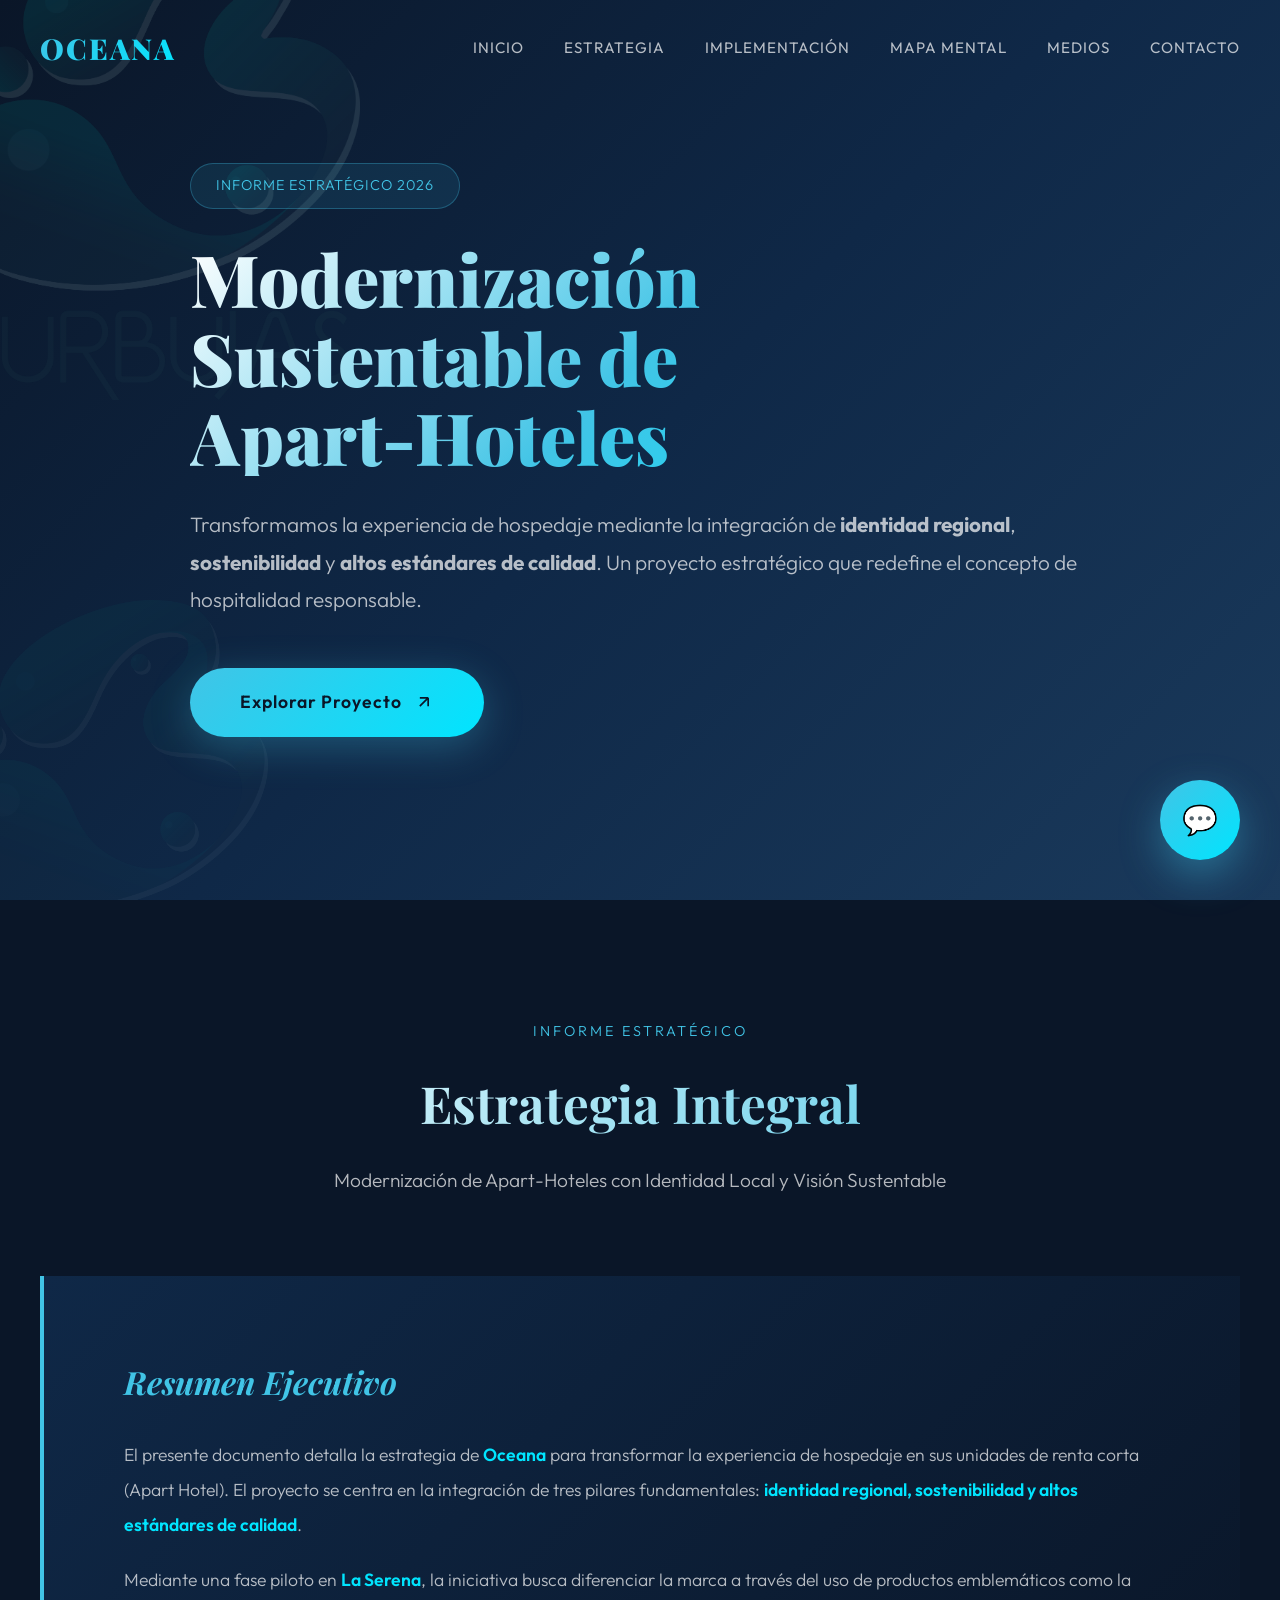
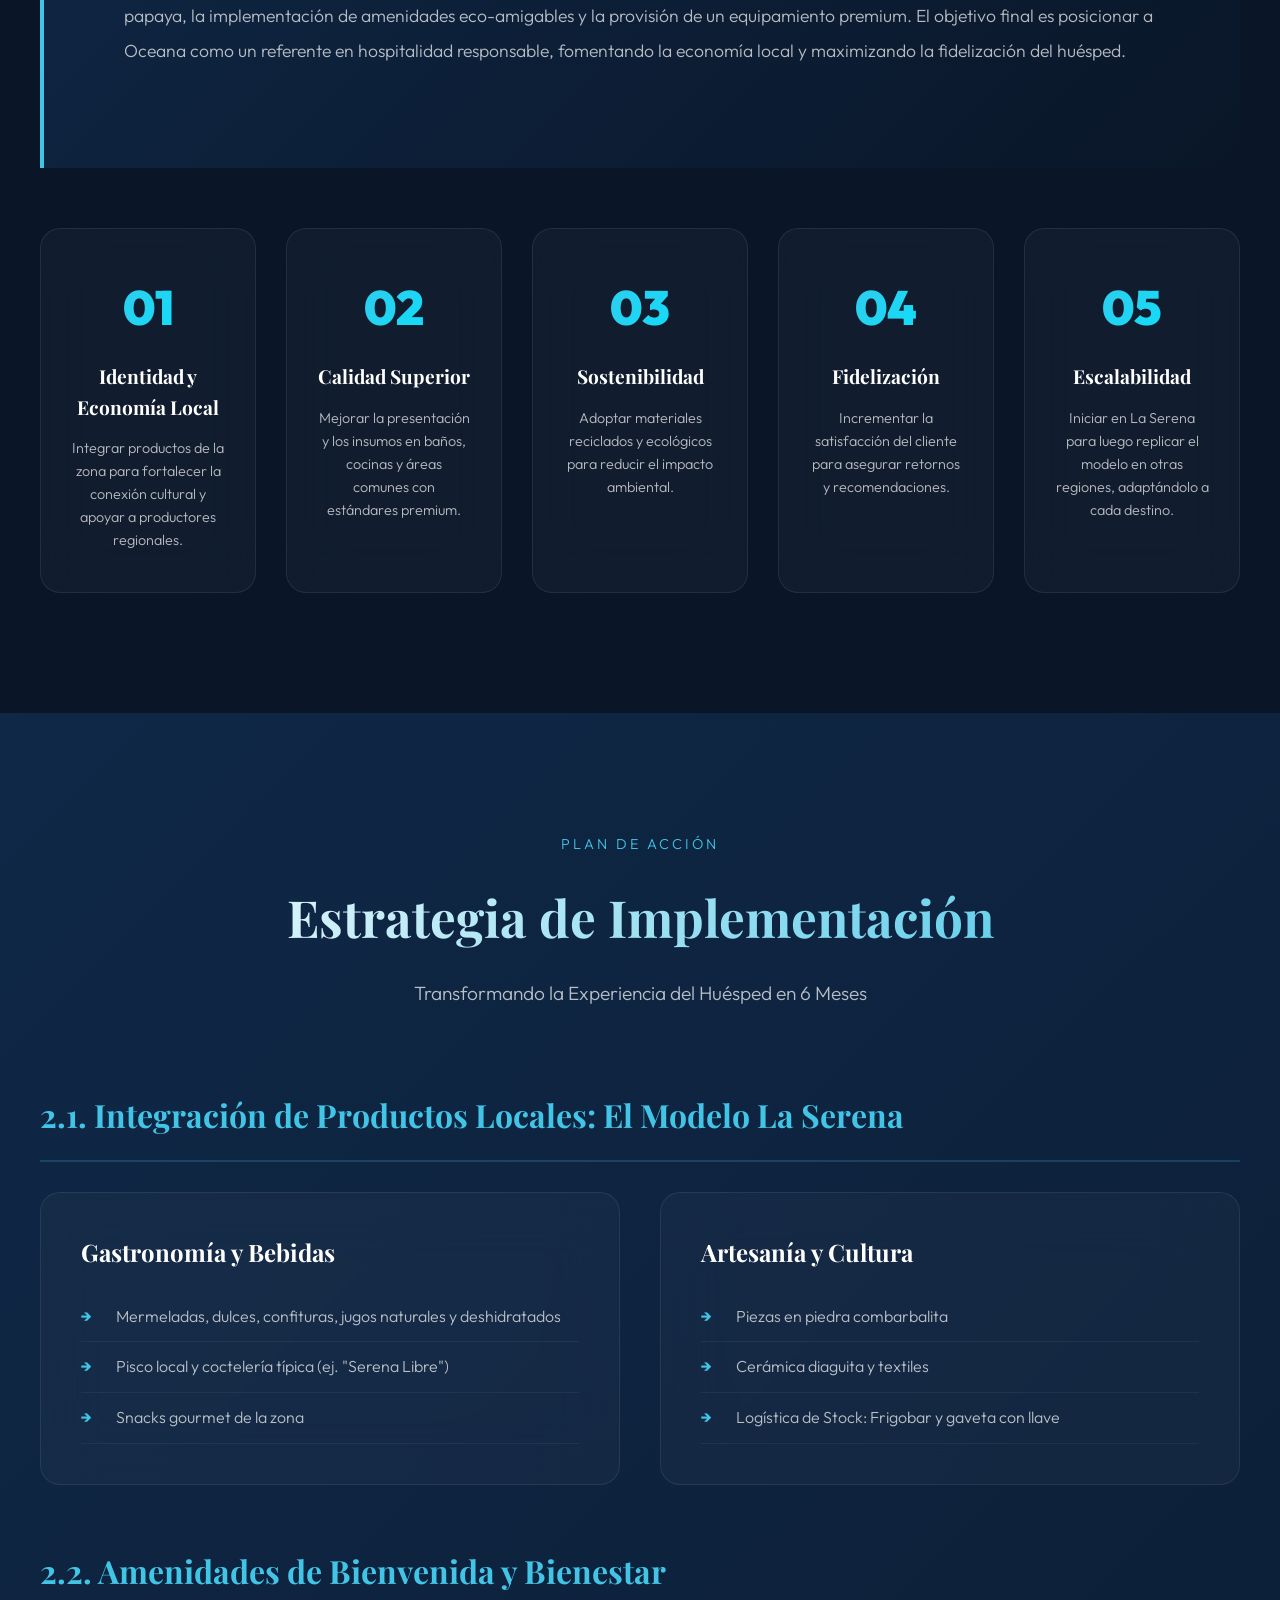
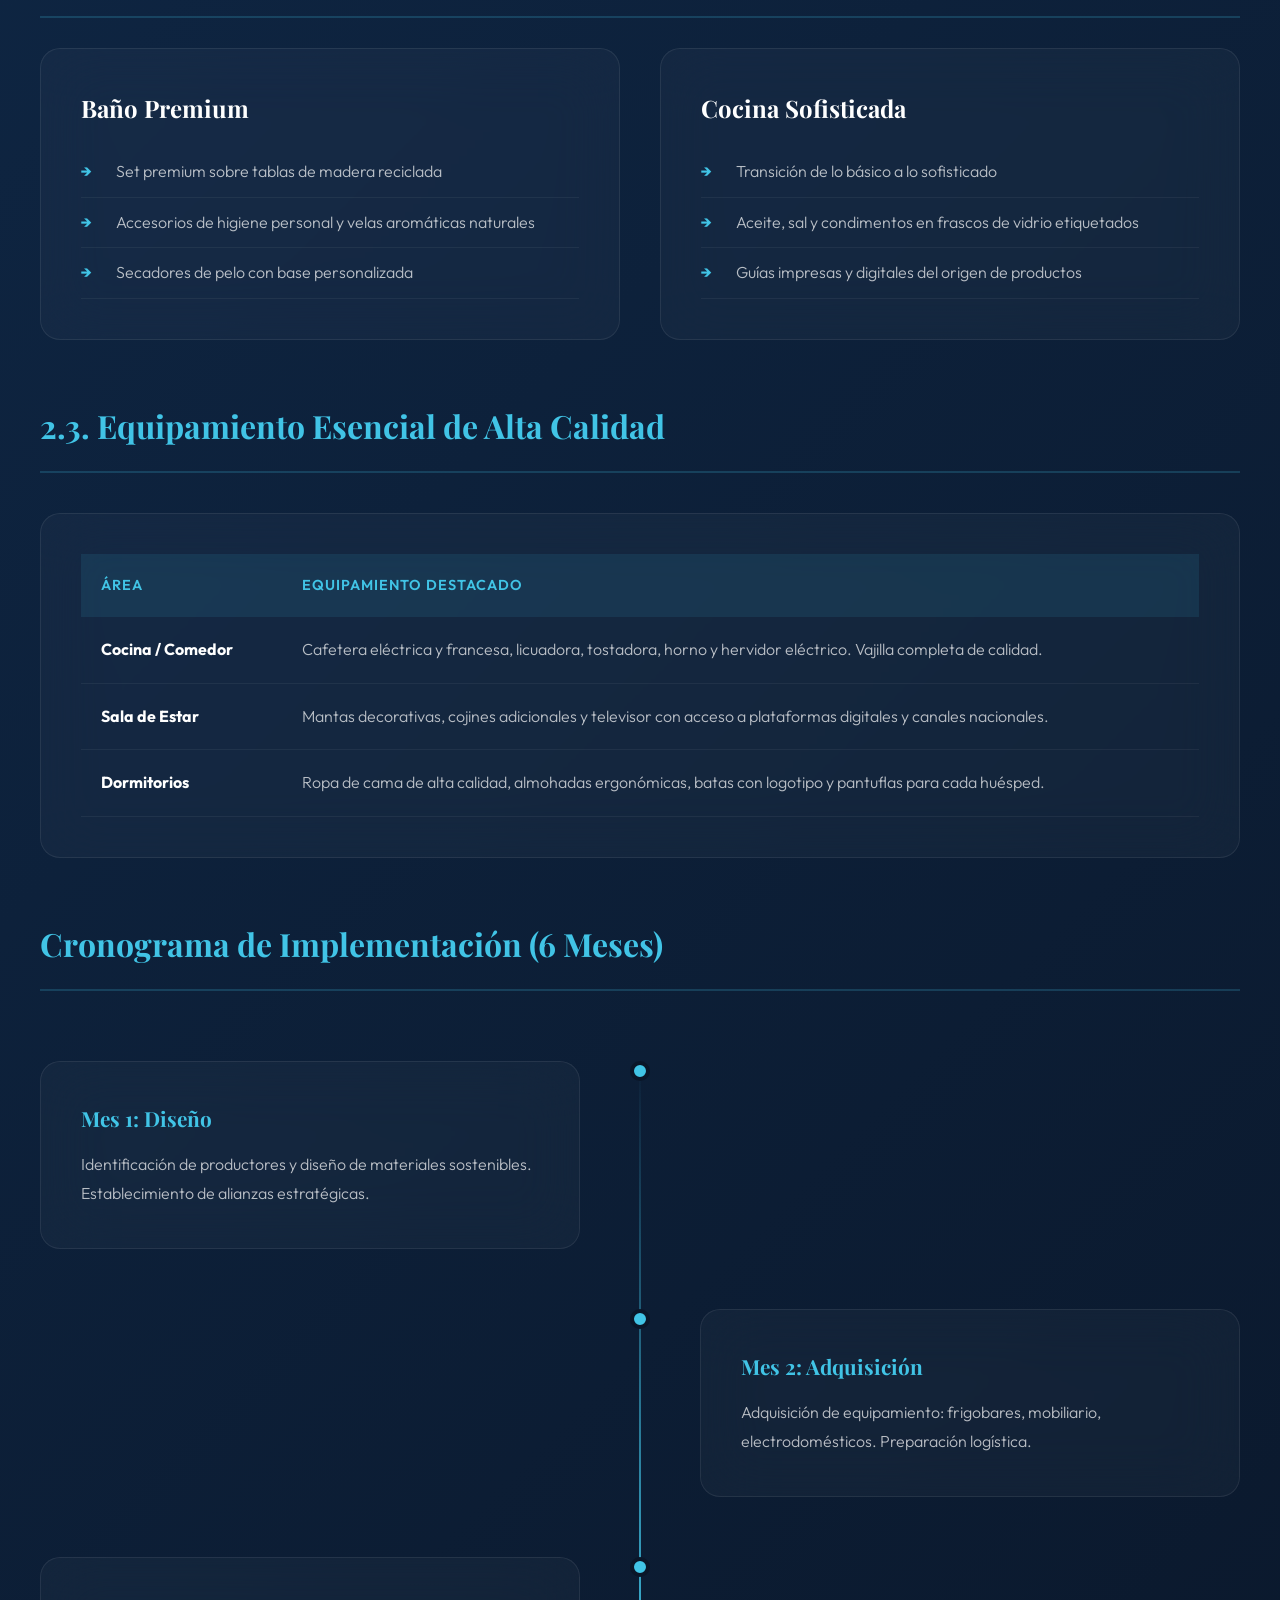
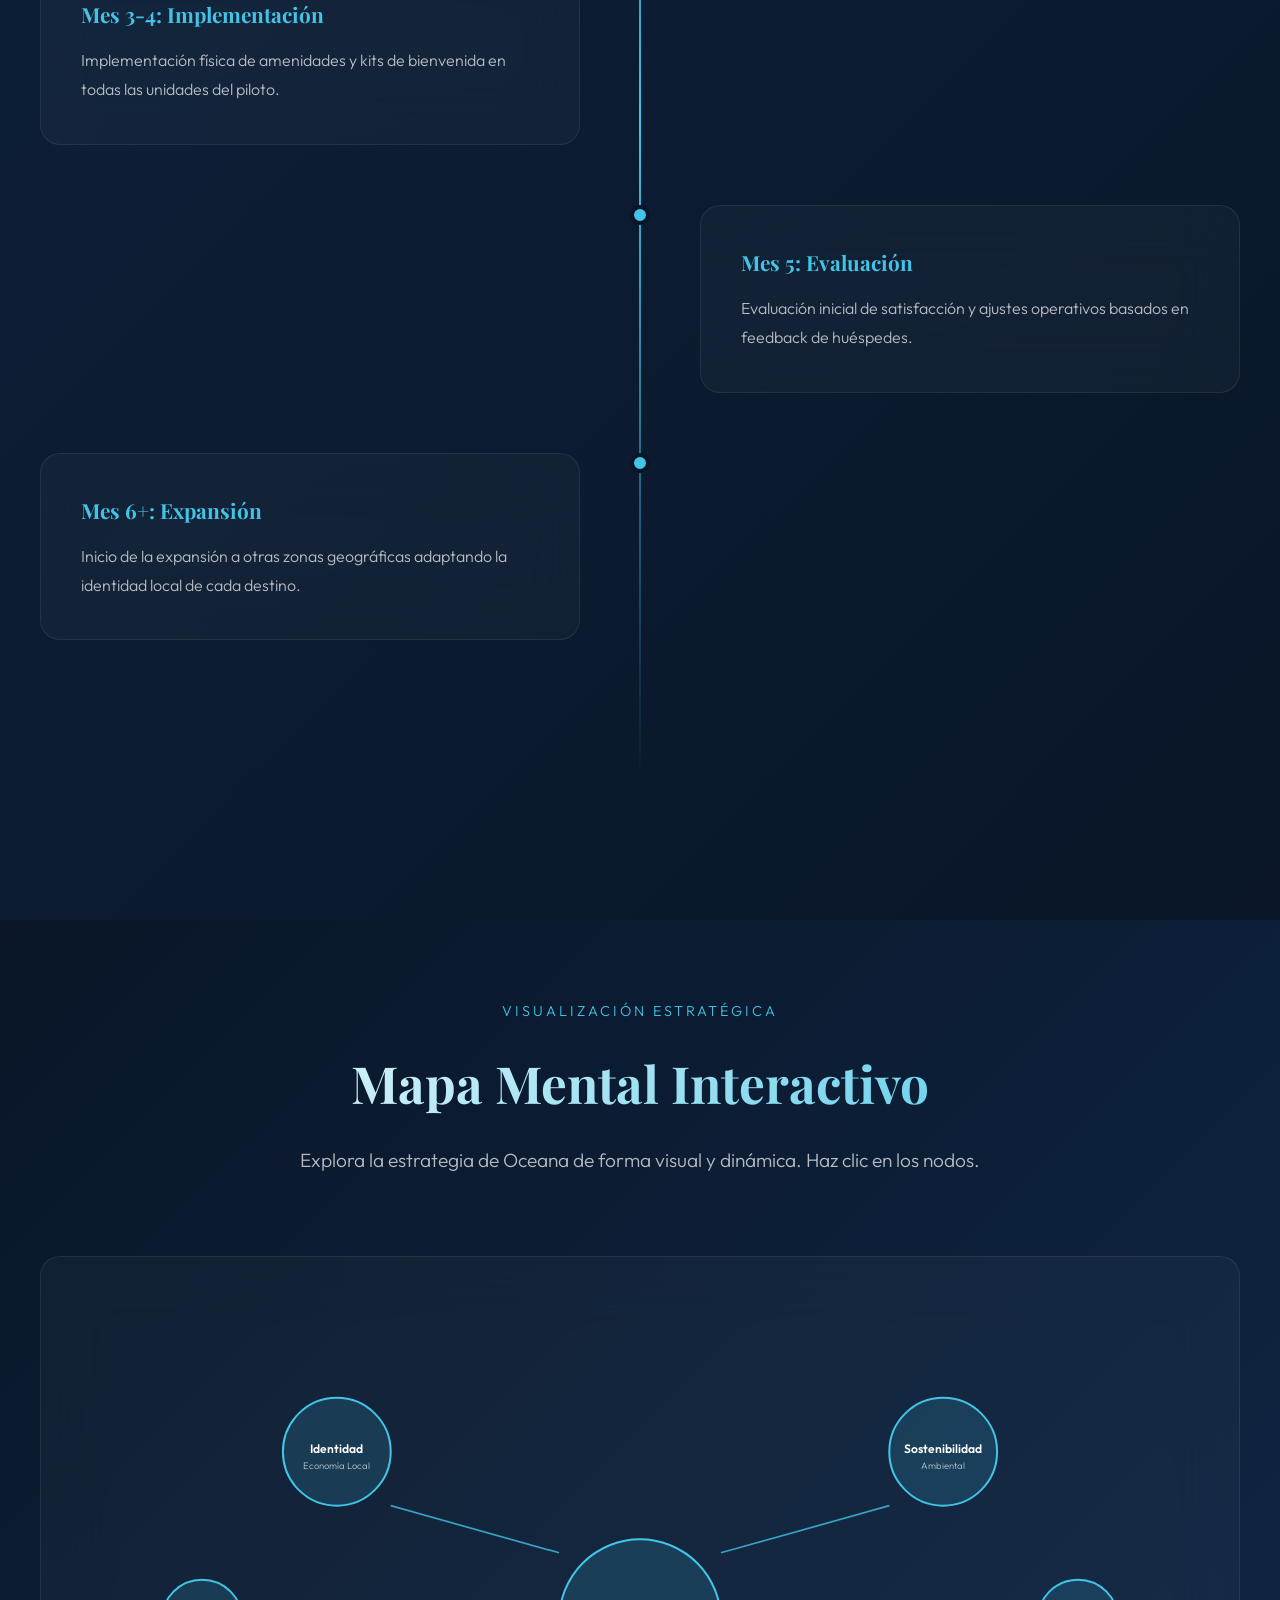
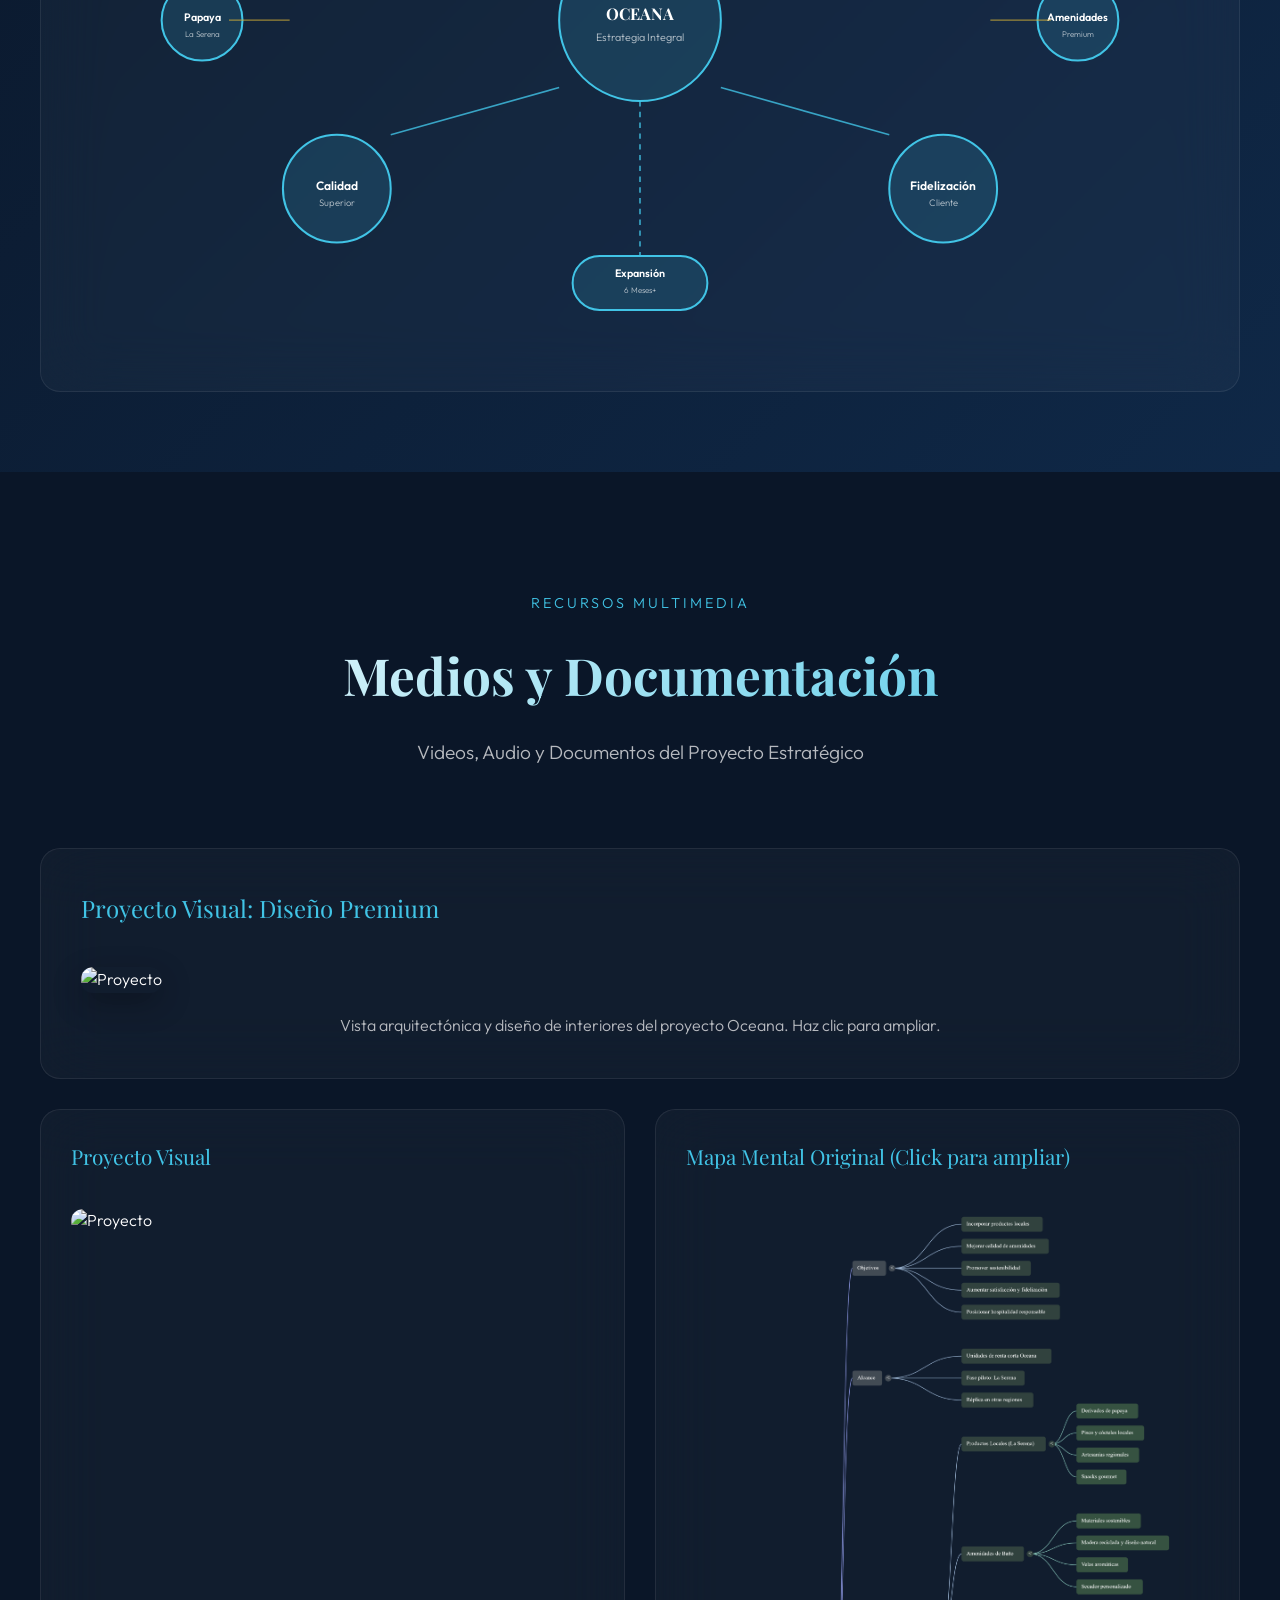
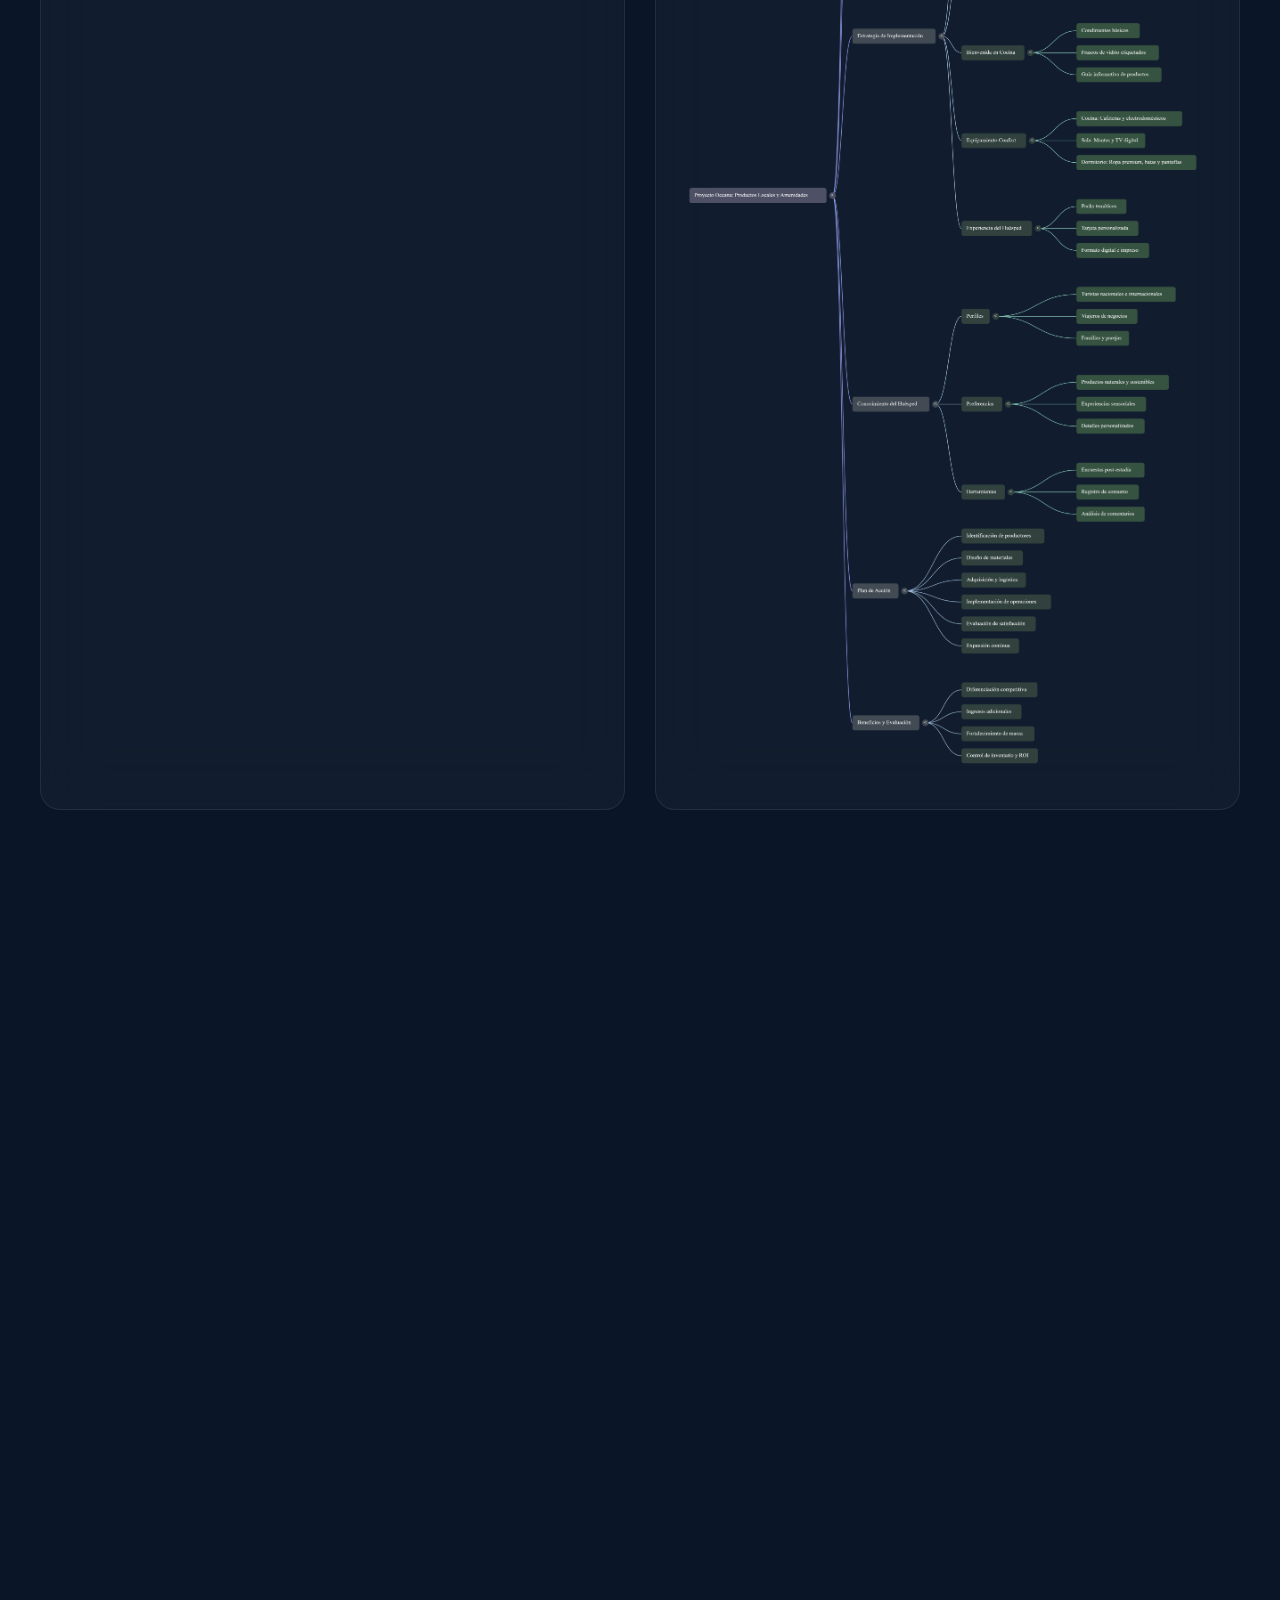
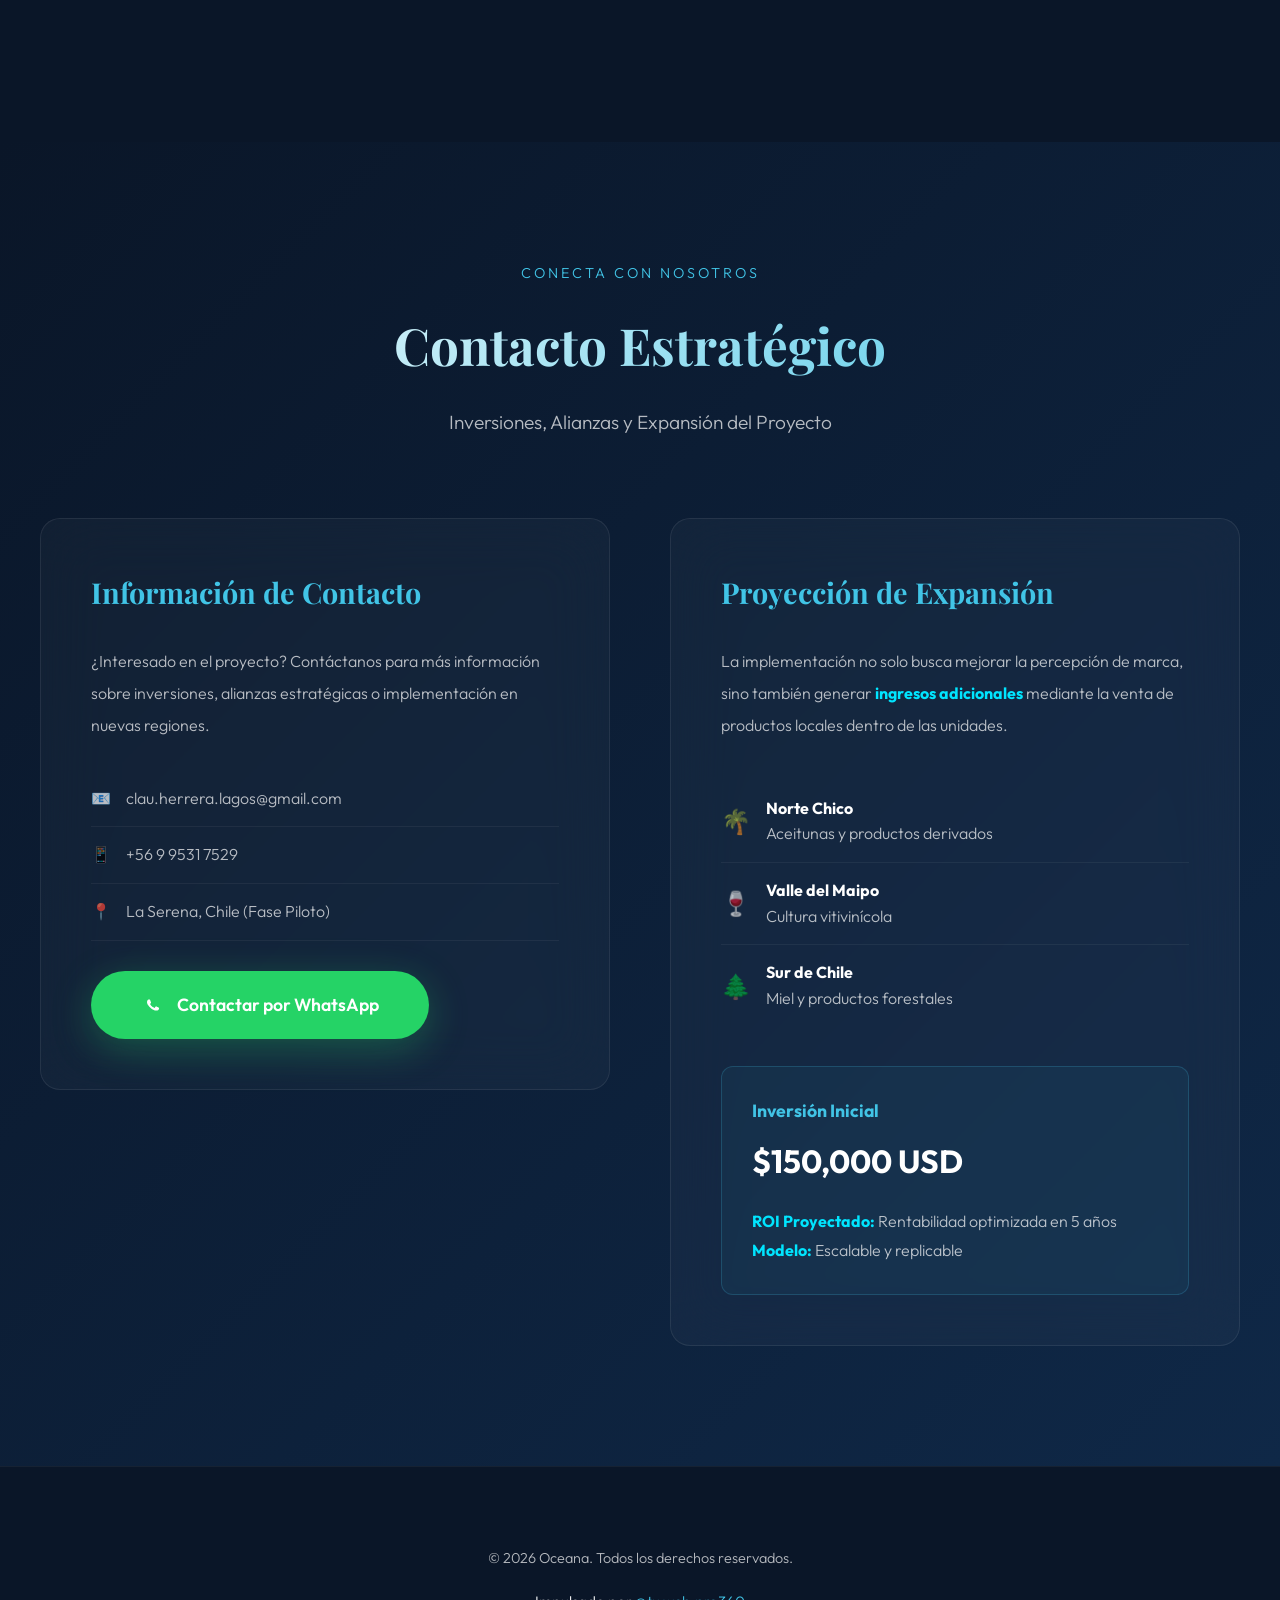
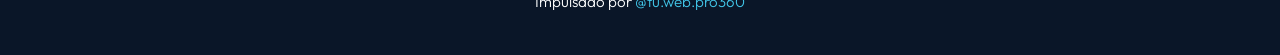
==== commit 84417d43: "Improve 'Proyecto Visual' section with premium design" ====
--- a/index.html
+++ b/index.html
@@ -792,9 +792,10 @@
       
       <div class="media-grid">
         <!-- Logo Burbuja ya se muestra en el hero section -->
-        <div class="media-item glass" onclick="openLightbox('assets/unnamed_4.png')">
-          <div class="media-label">Proyecto Visual</div>
-          <img src="assets/unnamed_4.png" alt="Proyecto">
+        <div class="media-item glass" onclick="openLightbox('assets/unnamed_4.png')" style="grid-column: span 2; padding: 40px;">
+          <div class="media-label" style="font-size: 1.5rem; color: var(--accent); margin-bottom: 20px;">Proyecto Visual: Diseño Premium</div>
+          <img src="assets/unnamed_4.png" alt="Proyecto" style="width: 100%; border-radius: 12px; margin-top: 20px; box-shadow: 0 10px 30px rgba(0,0,0,0.3);">
+          <p style="color: var(--text-muted); font-size: 1rem; margin-top: 20px; text-align: center;">Vista arquitectónica y diseño de interiores del proyecto Oceana. Haz clic para ampliar.</p>
         </div>
         
         <div class="media-item glass" onclick="openLightbox('assets/unnamed_4.png')">
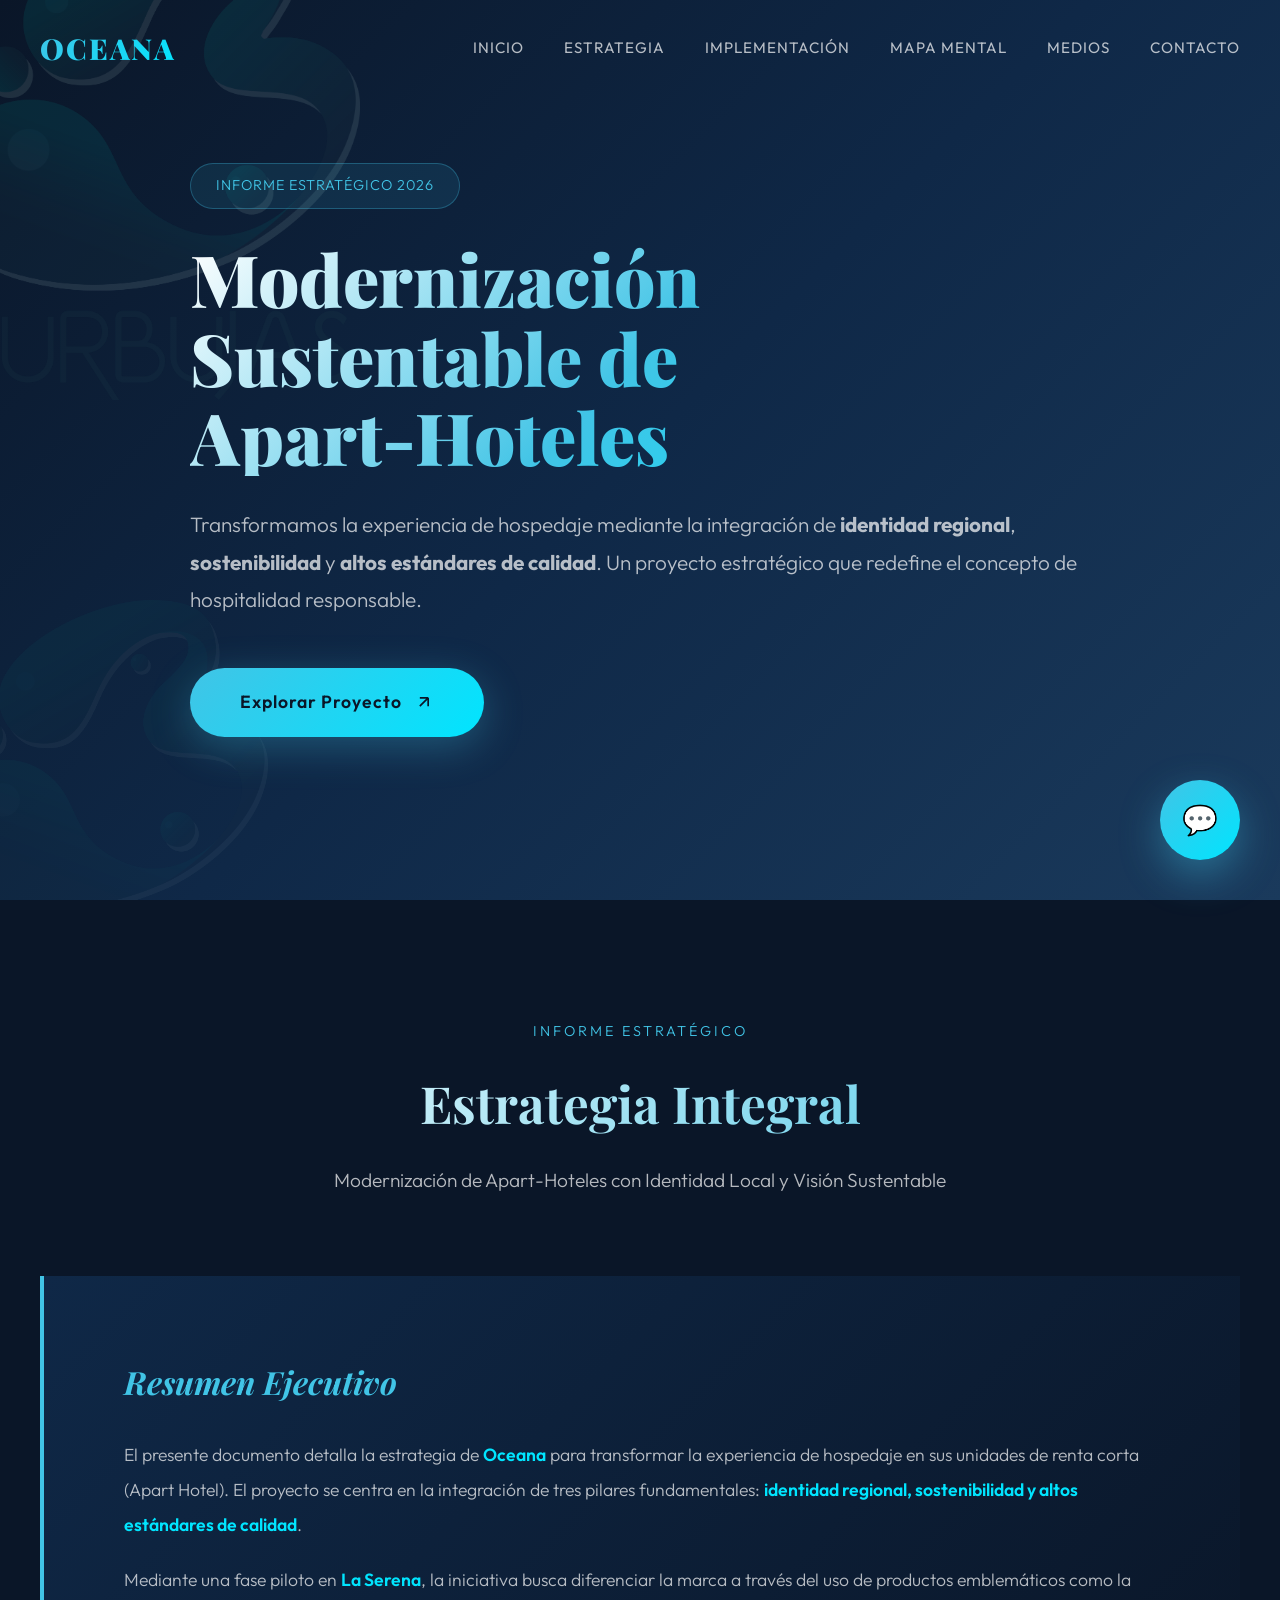
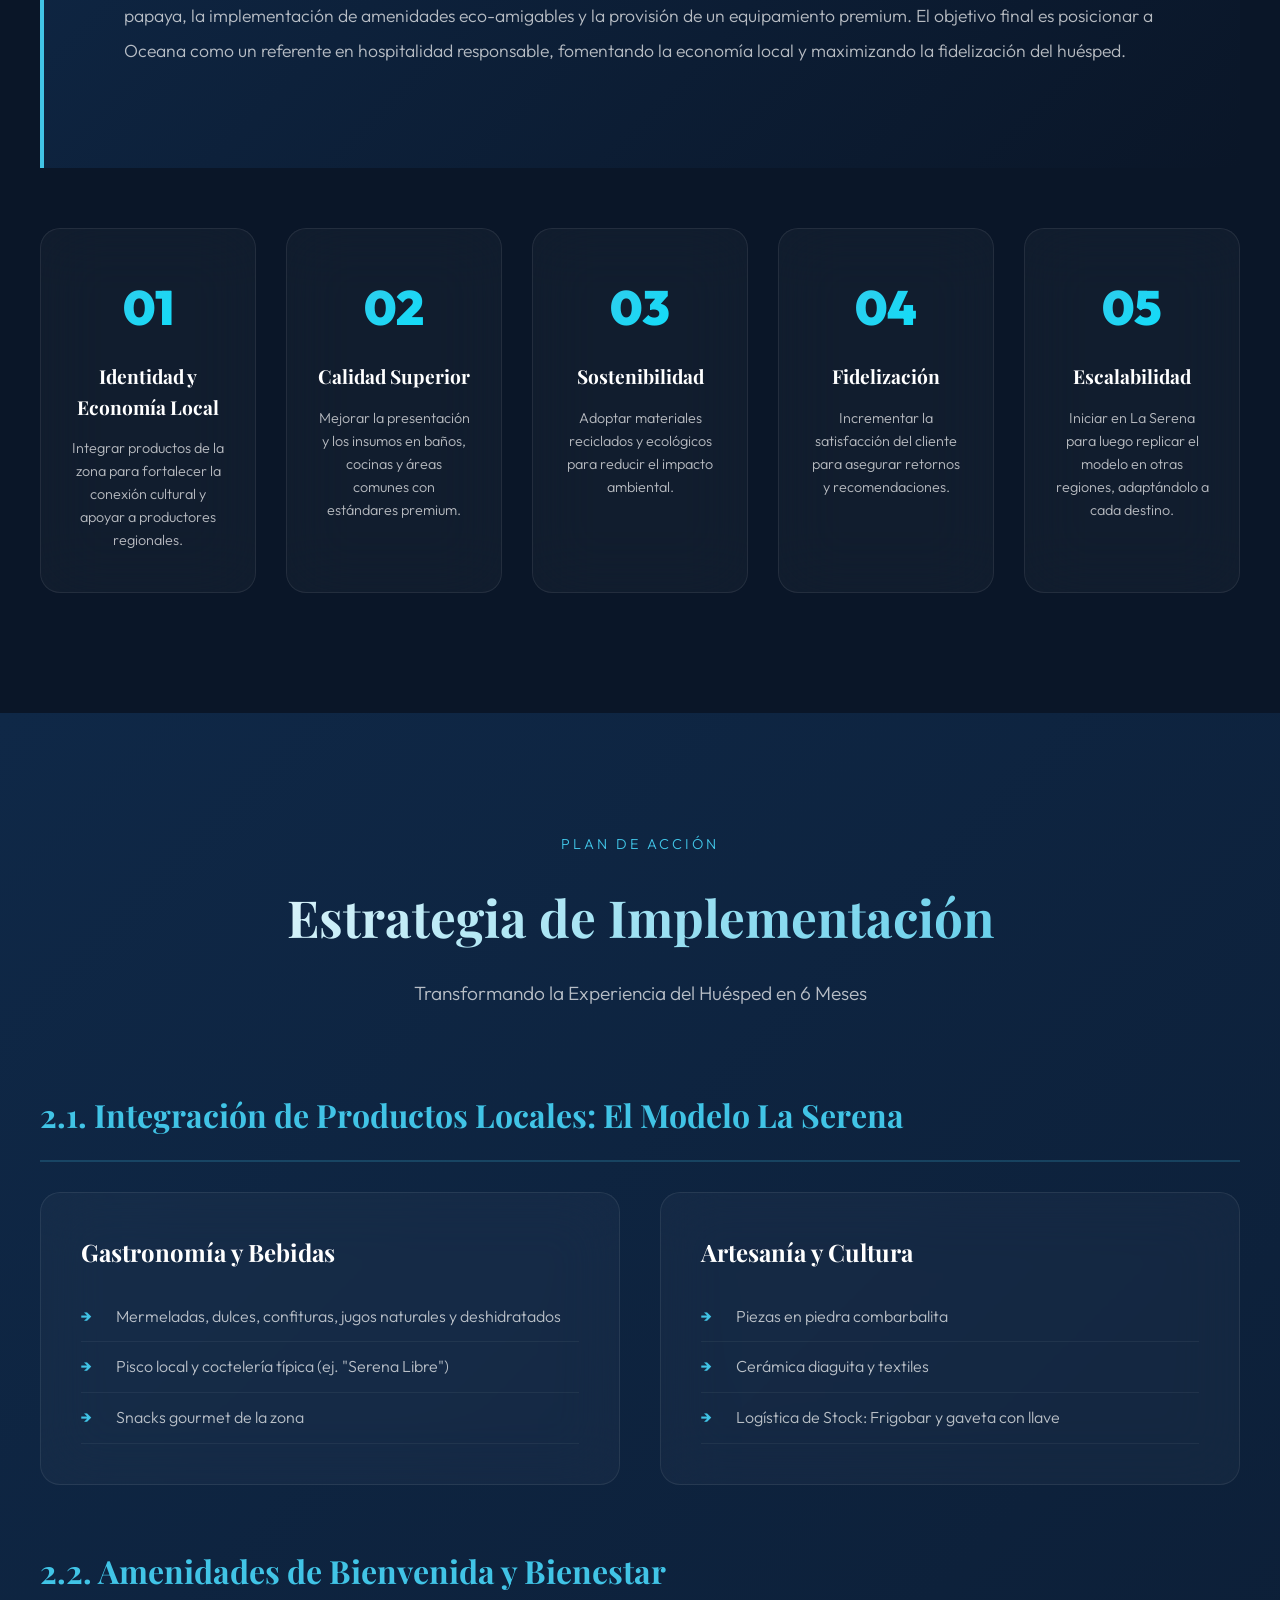
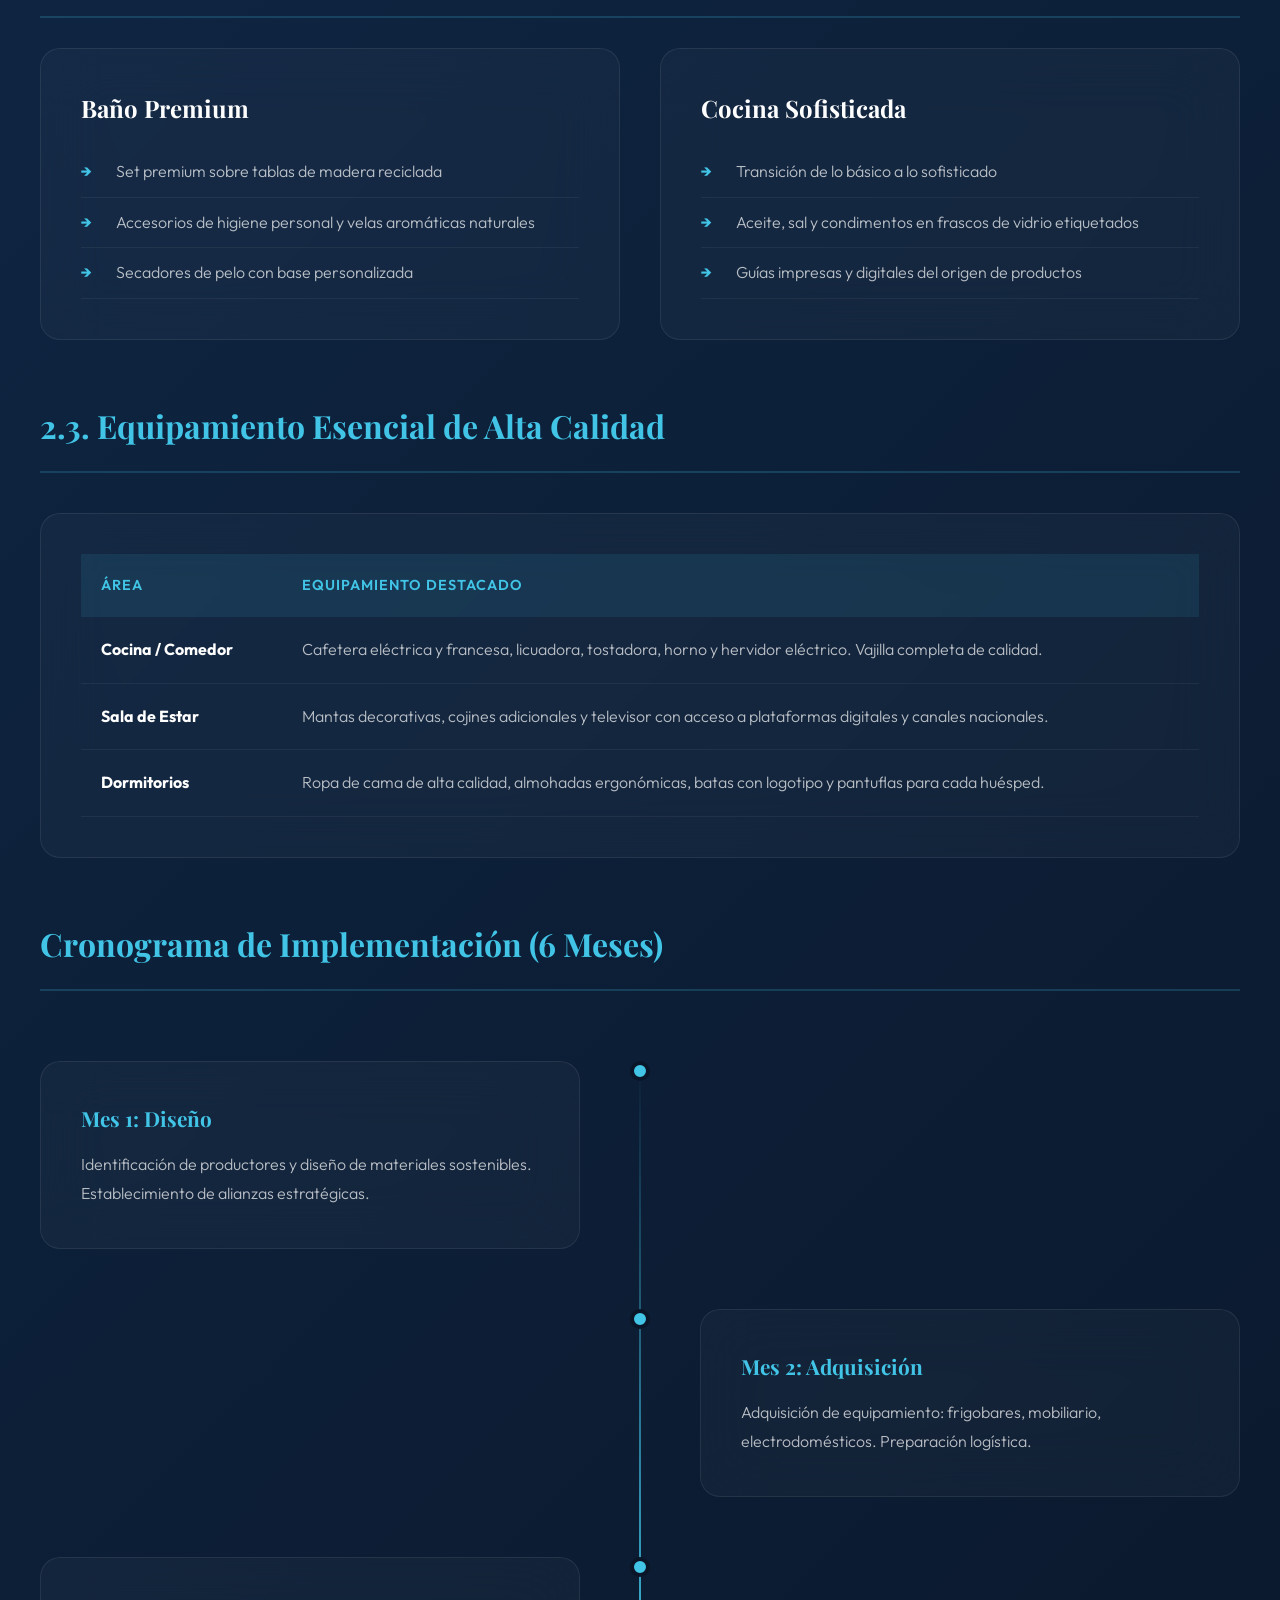
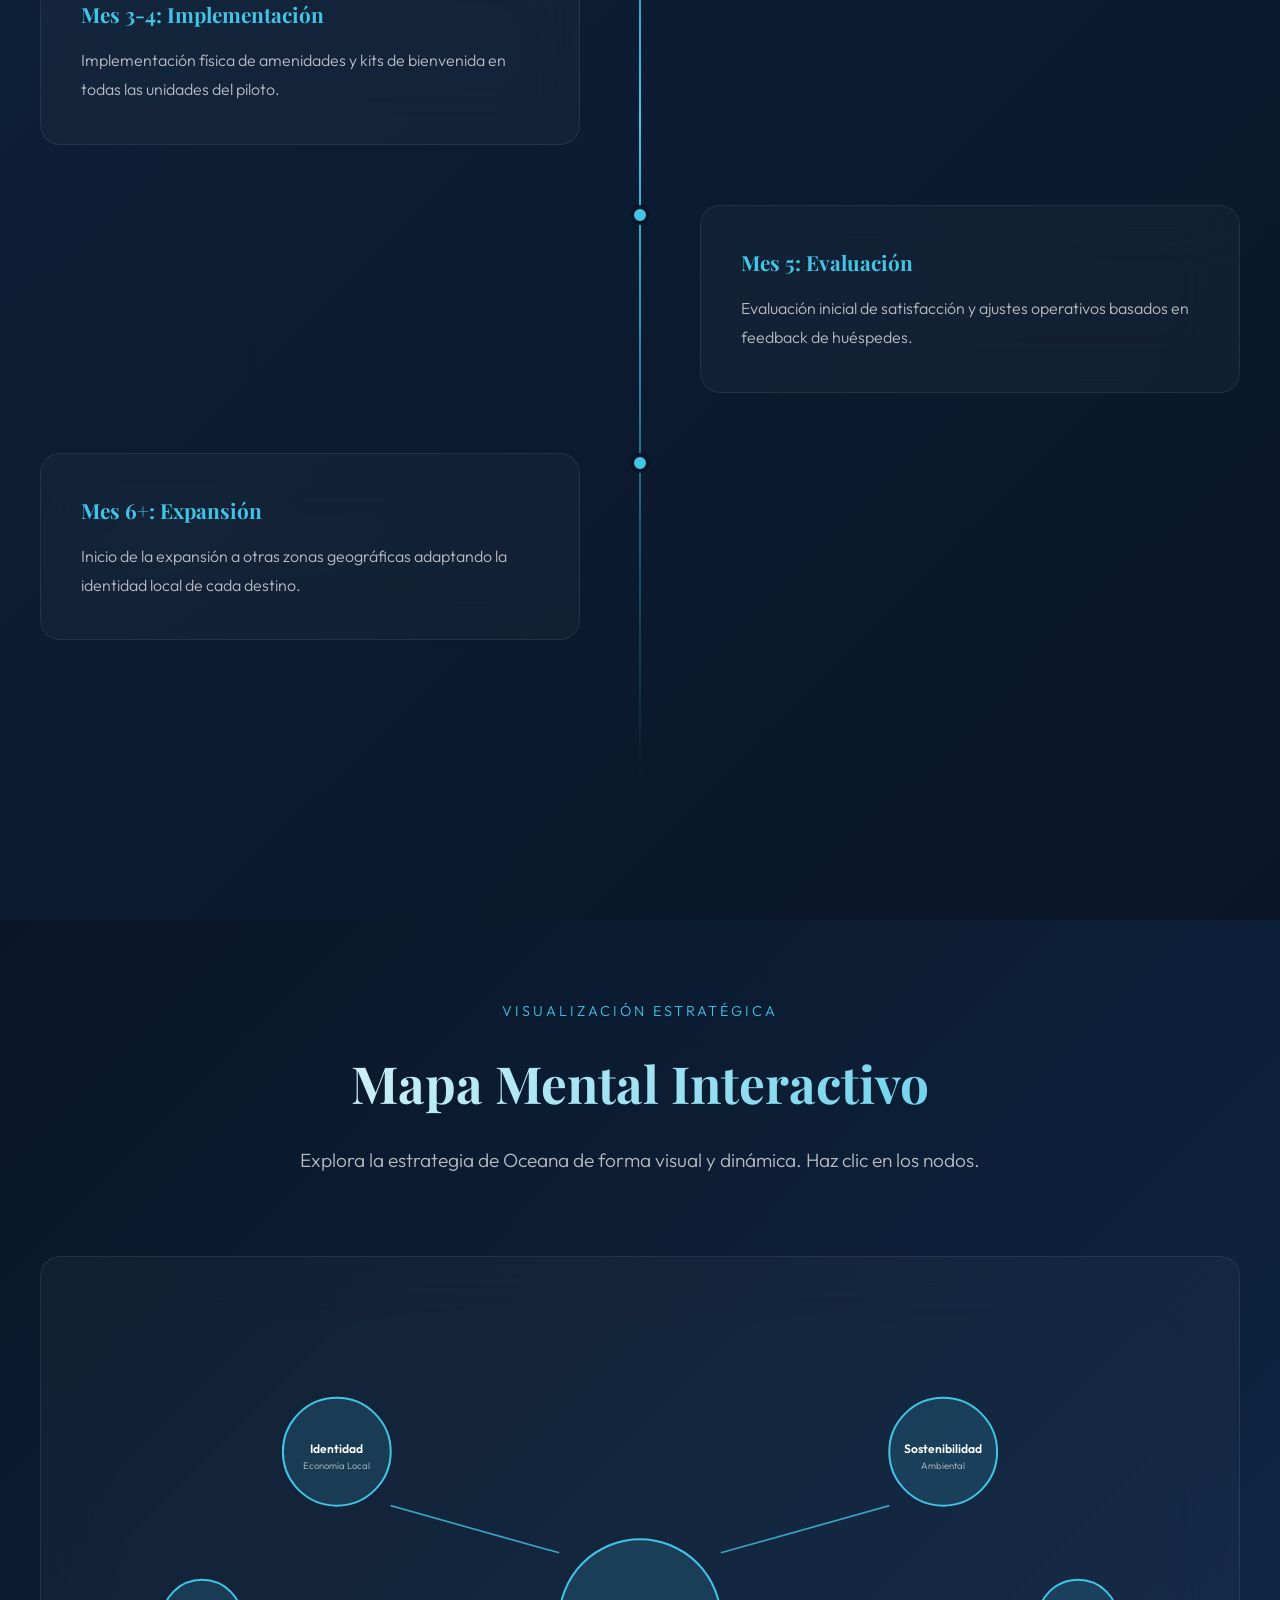
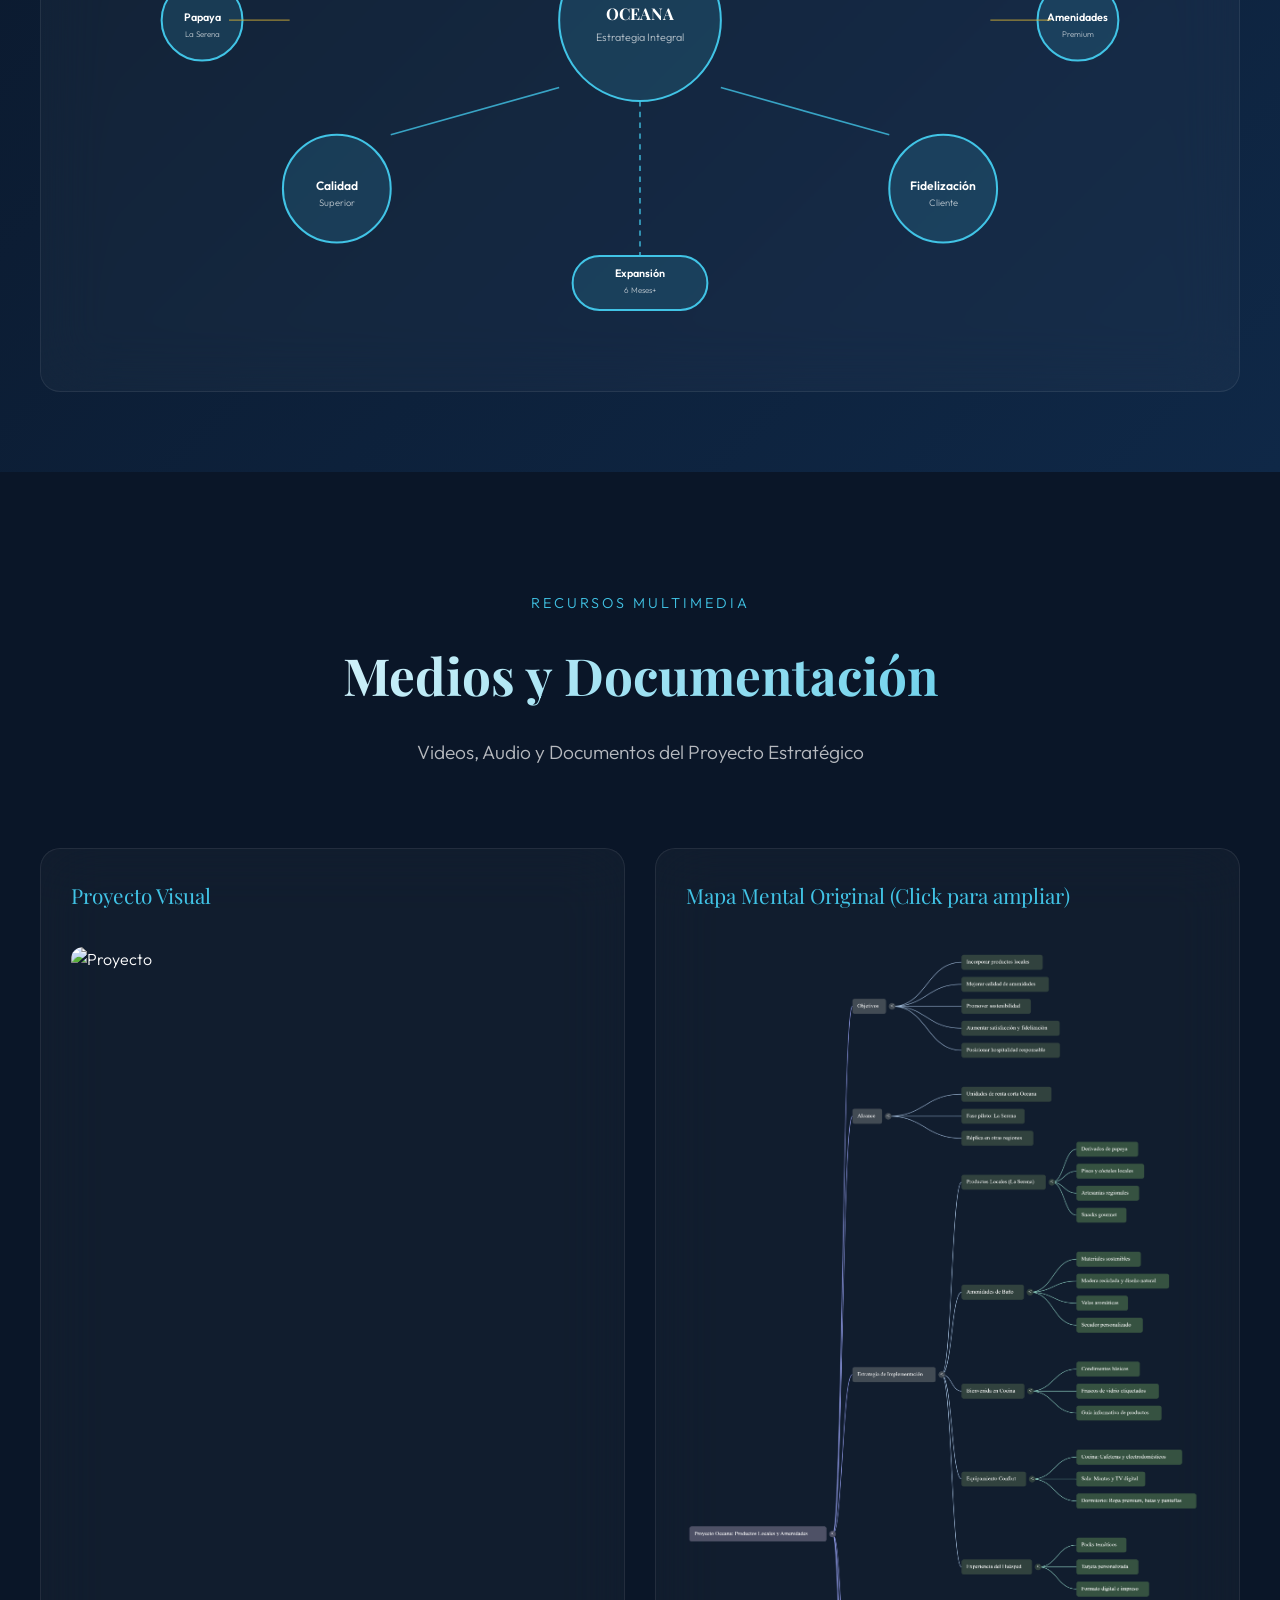
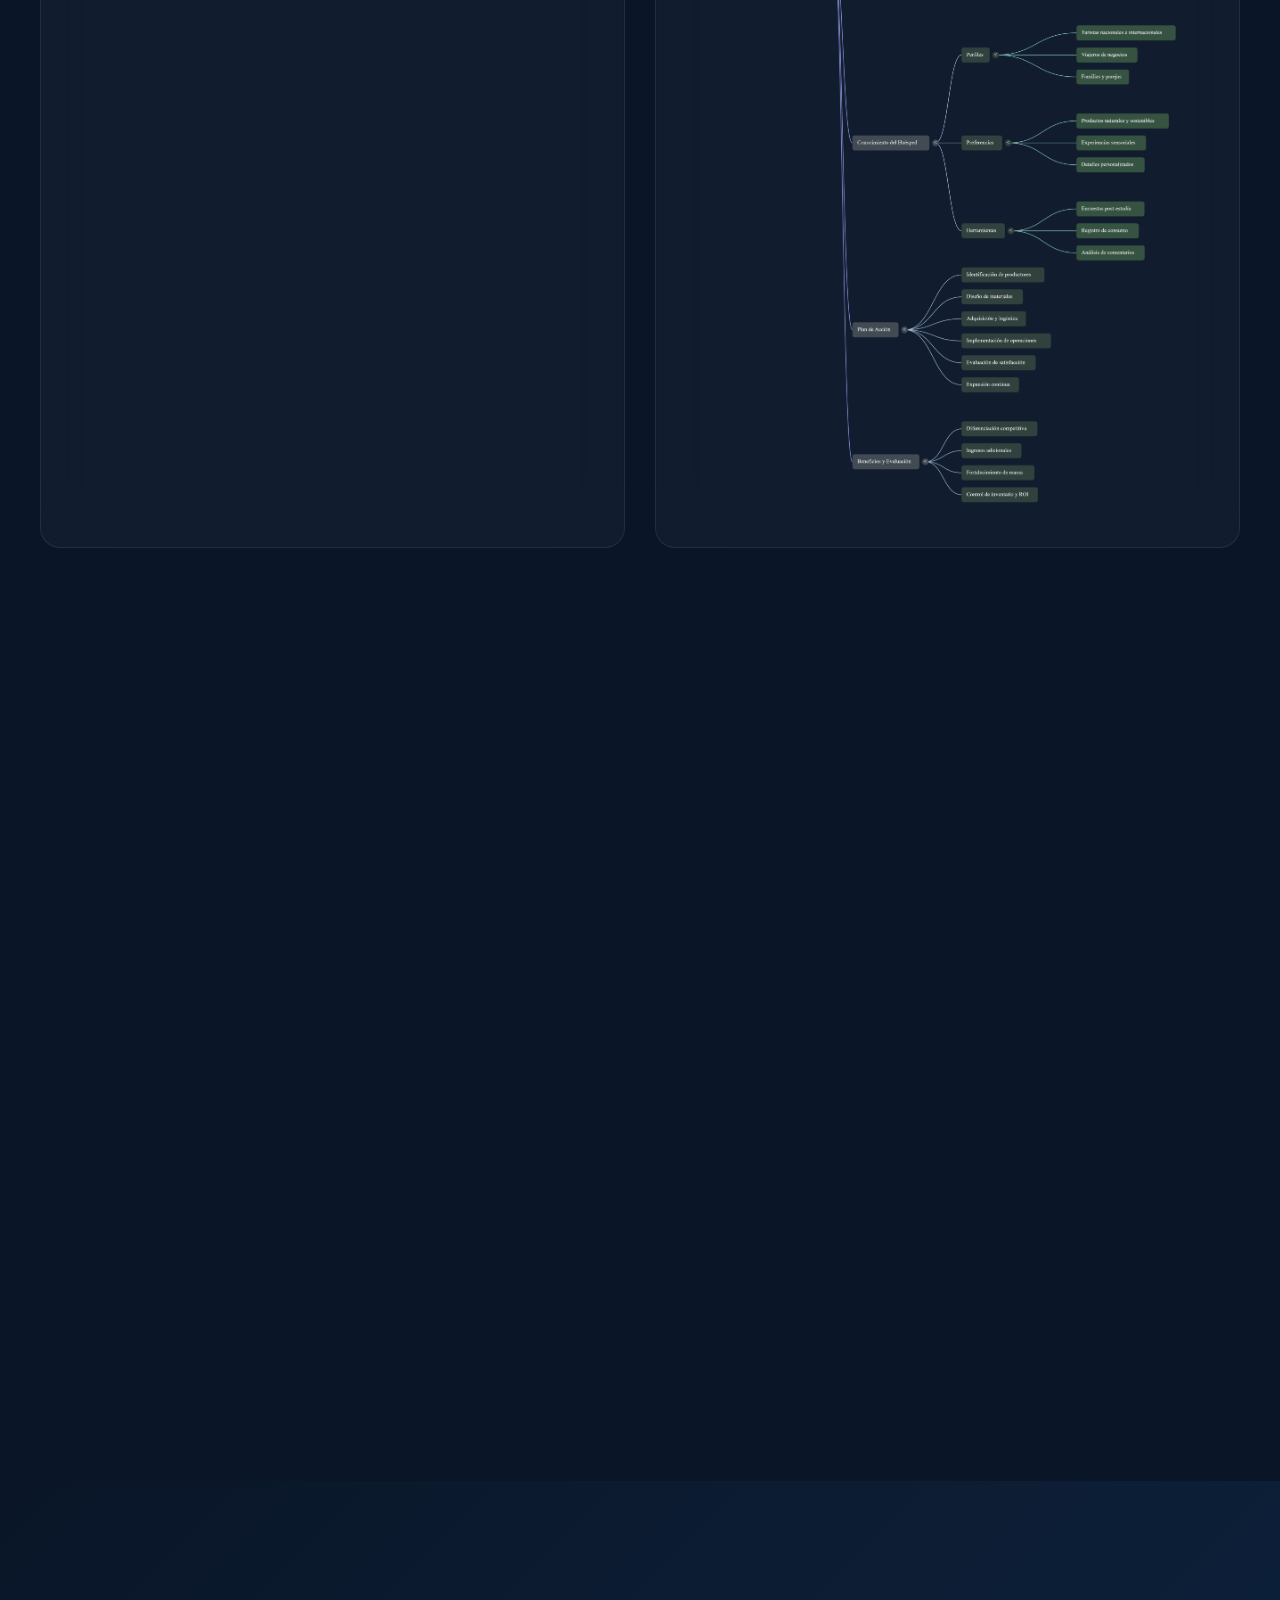
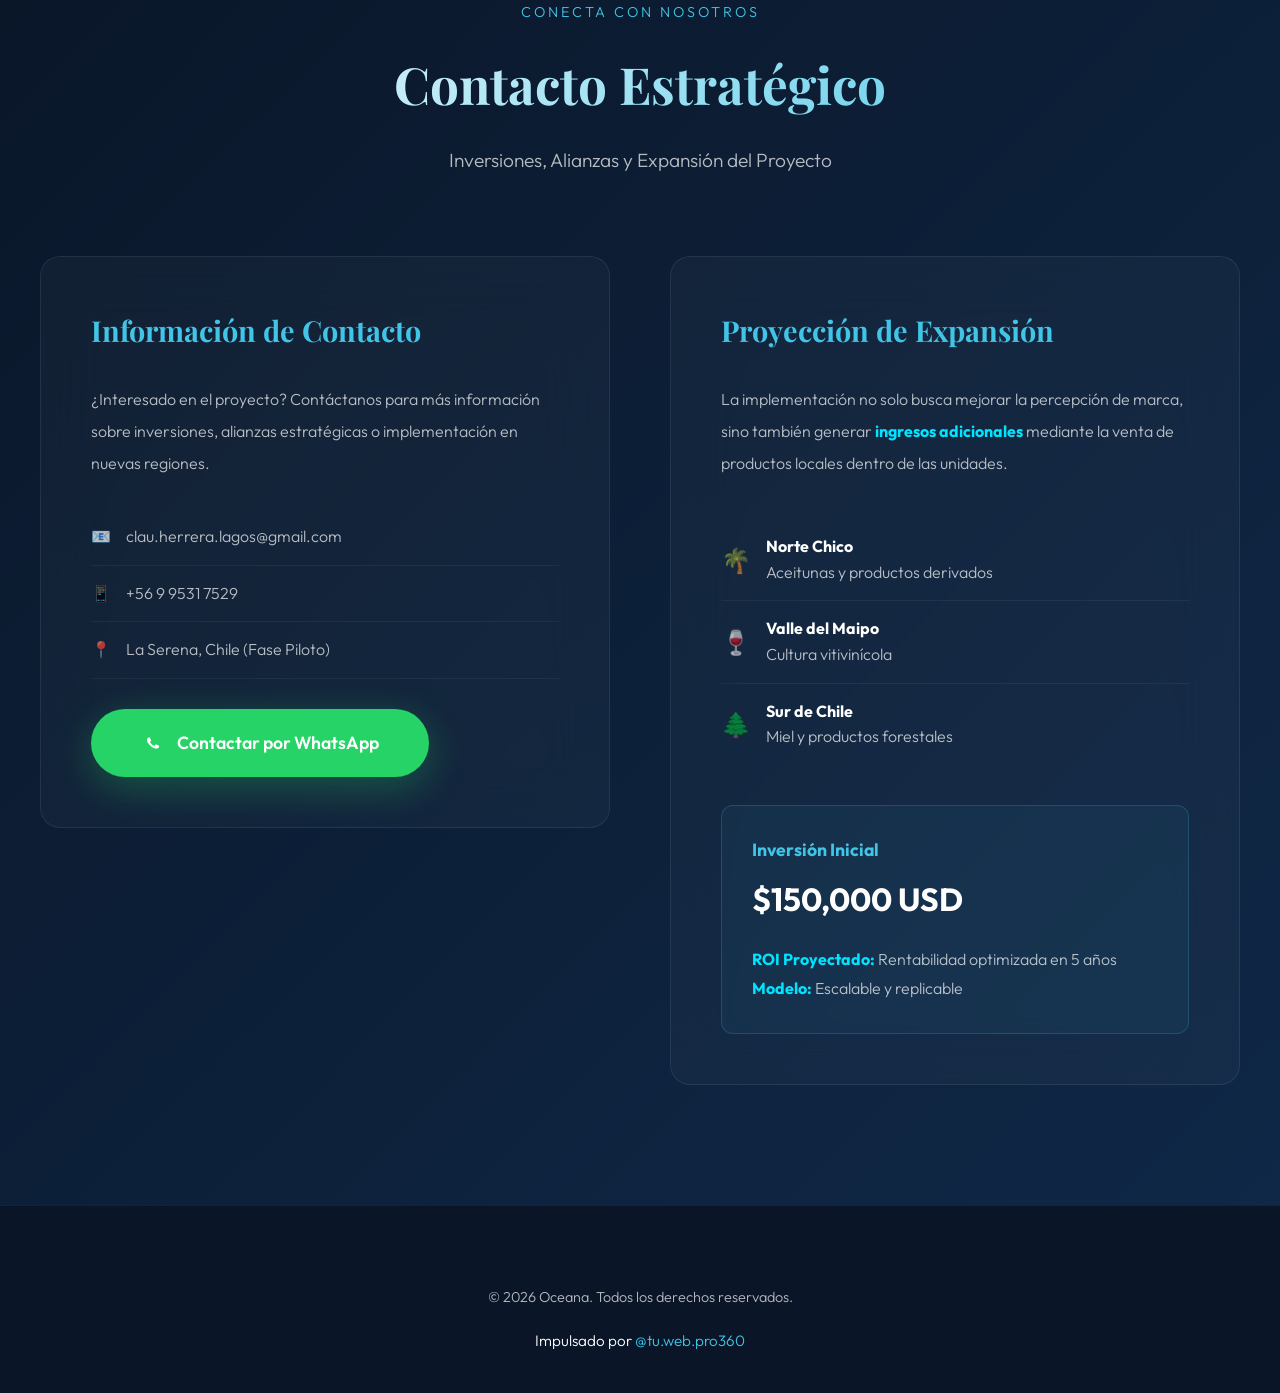
==== commit 62d2ed5b: "Remove 'Proyecto Visual' image section completely" ====
--- a/index.html
+++ b/index.html
@@ -791,12 +791,7 @@
       </div>
       
       <div class="media-grid">
-        <!-- Logo Burbuja ya se muestra en el hero section -->
-        <div class="media-item glass" onclick="openLightbox('assets/unnamed_4.png')" style="grid-column: span 2; padding: 40px;">
-          <div class="media-label" style="font-size: 1.5rem; color: var(--accent); margin-bottom: 20px;">Proyecto Visual: Diseño Premium</div>
-          <img src="assets/unnamed_4.png" alt="Proyecto" style="width: 100%; border-radius: 12px; margin-top: 20px; box-shadow: 0 10px 30px rgba(0,0,0,0.3);">
-          <p style="color: var(--text-muted); font-size: 1rem; margin-top: 20px; text-align: center;">Vista arquitectónica y diseño de interiores del proyecto Oceana. Haz clic para ampliar.</p>
-        </div>
+        <!-- Proyecto Visual removido -->
         
         <div class="media-item glass" onclick="openLightbox('assets/unnamed_4.png')">
           <div class="media-label">Proyecto Visual</div>
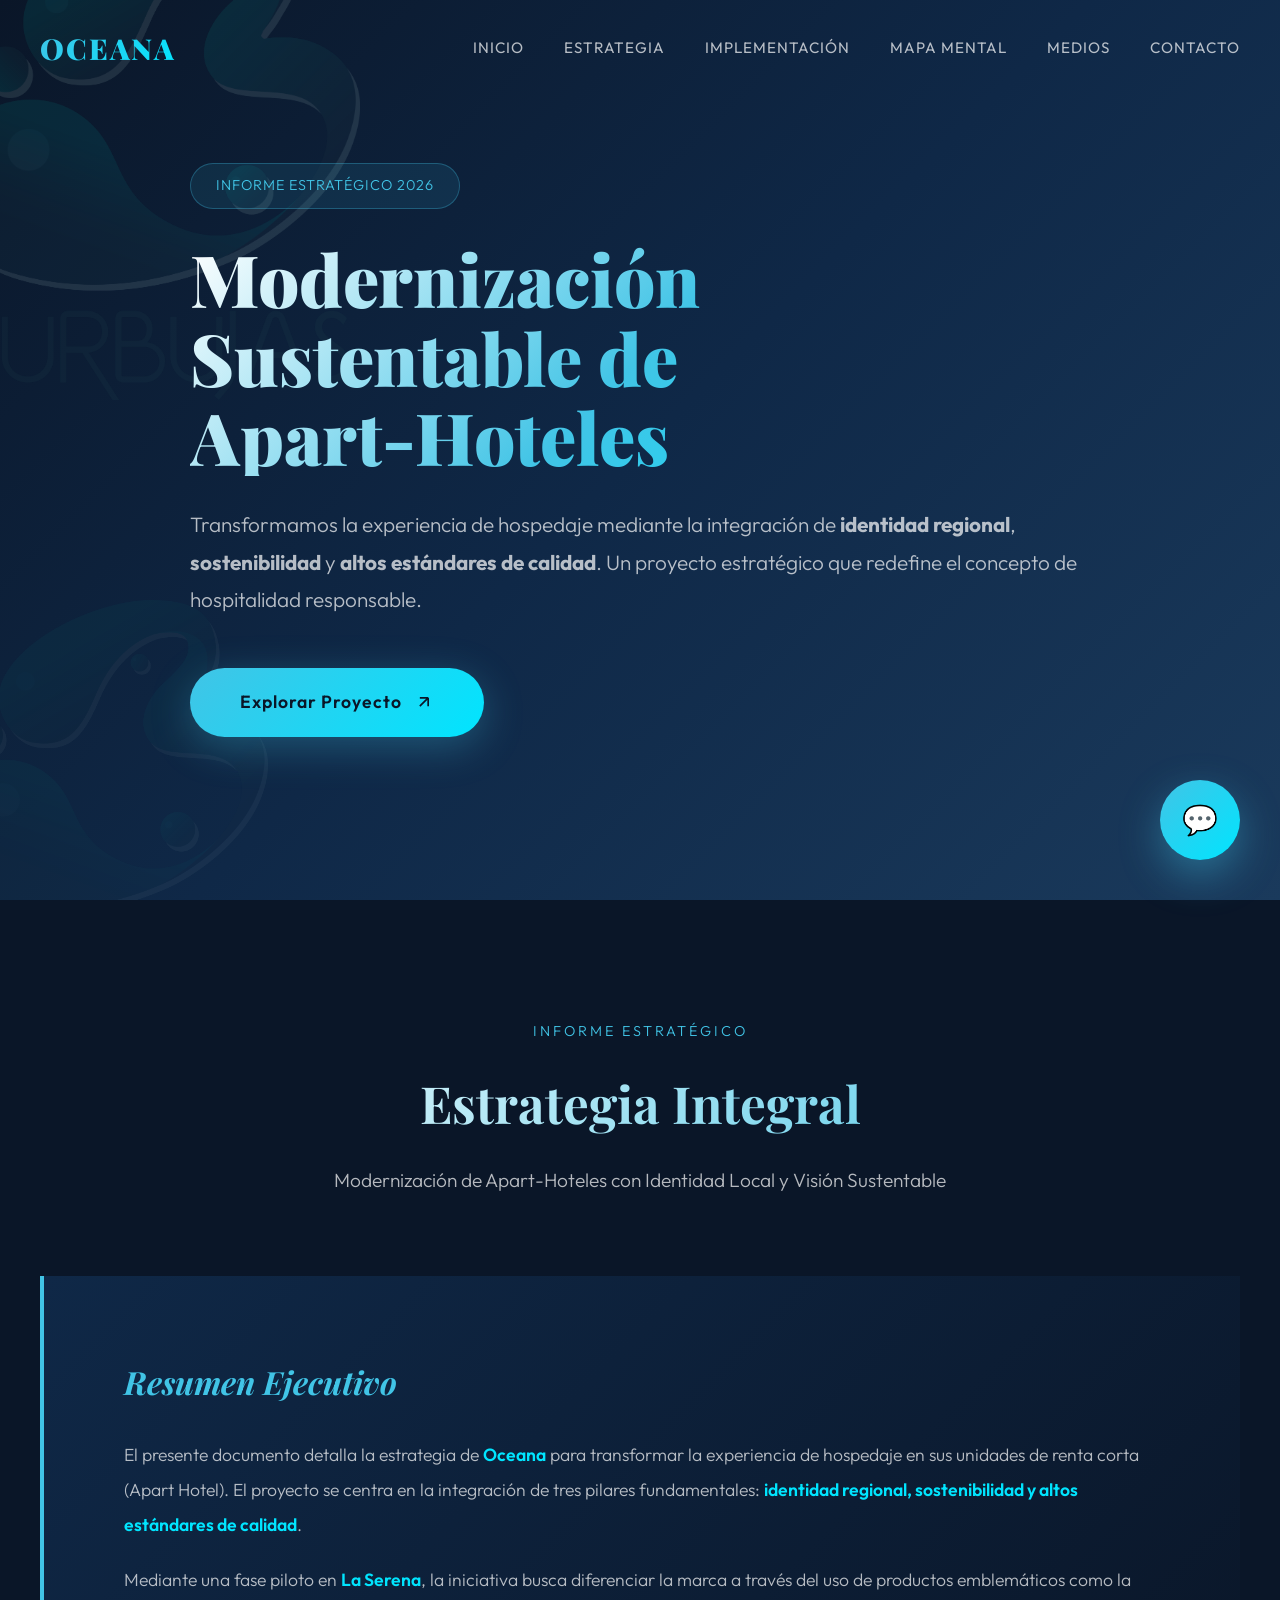
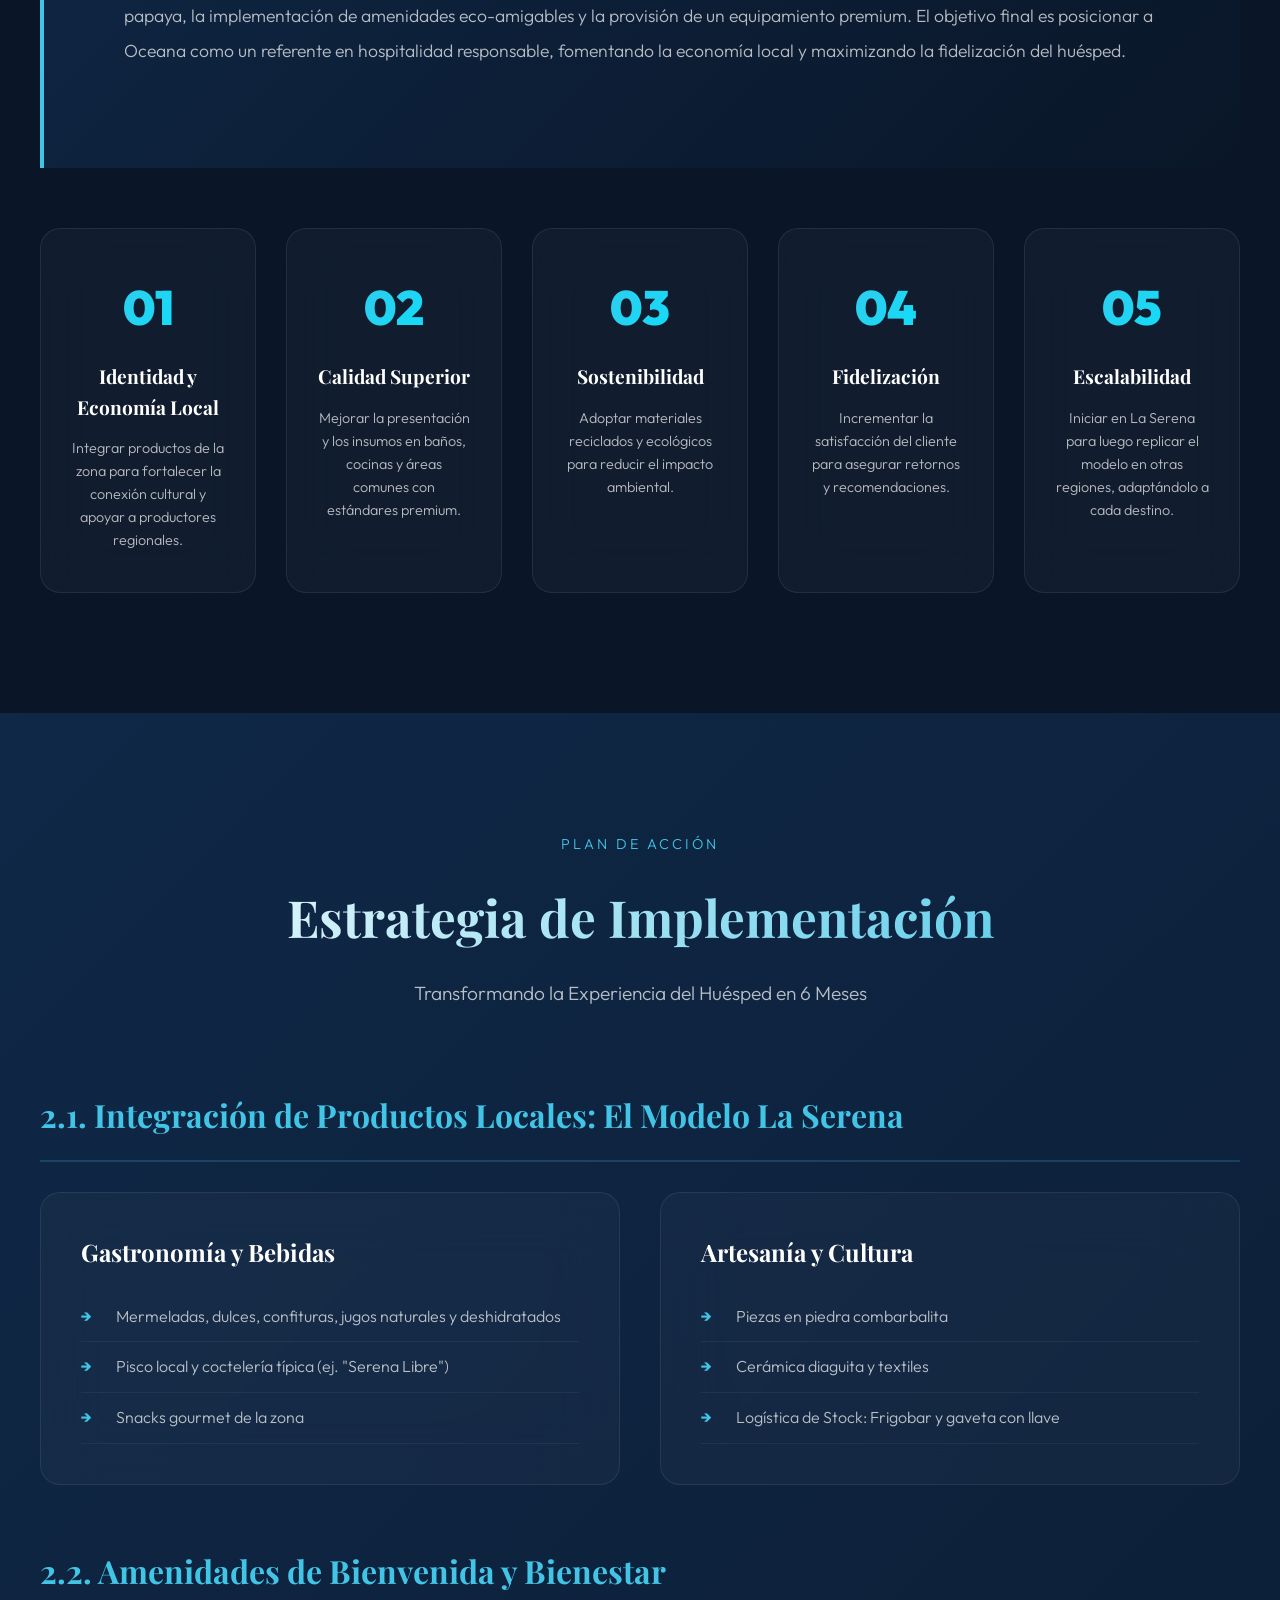
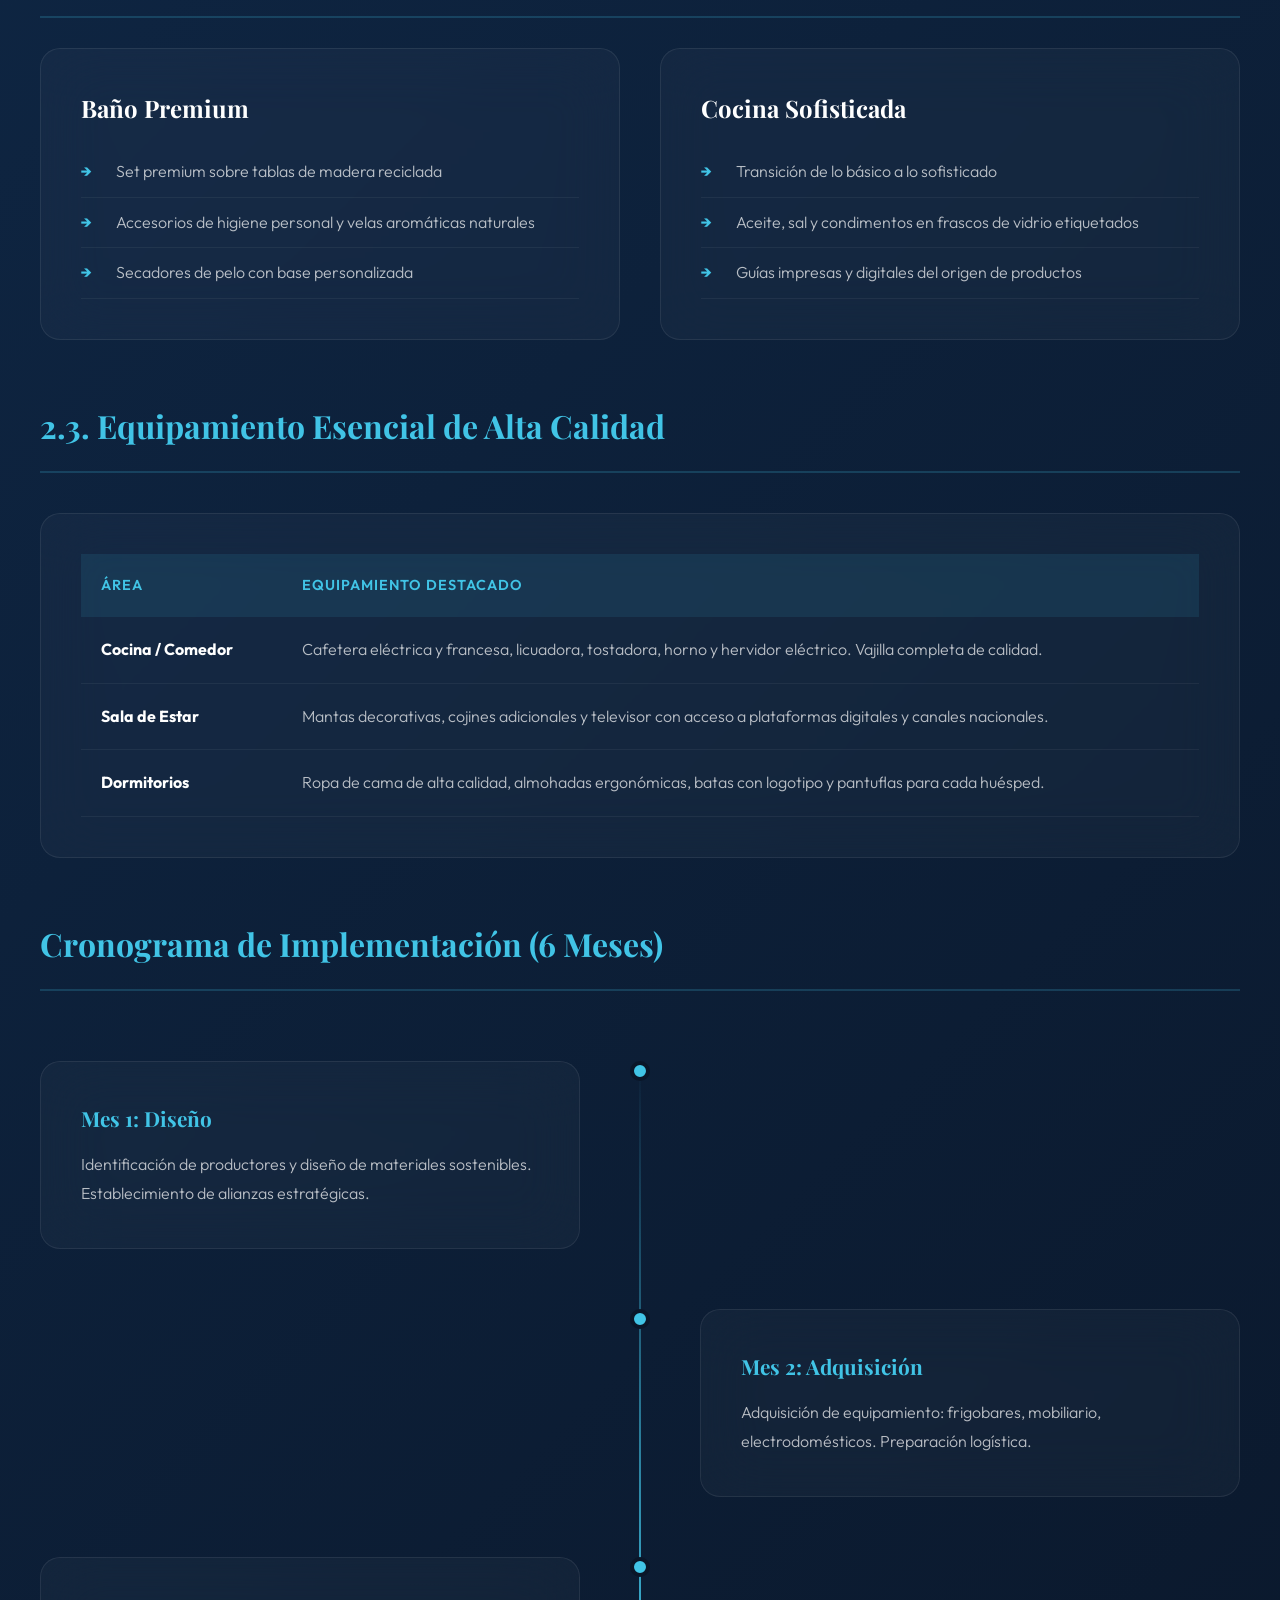
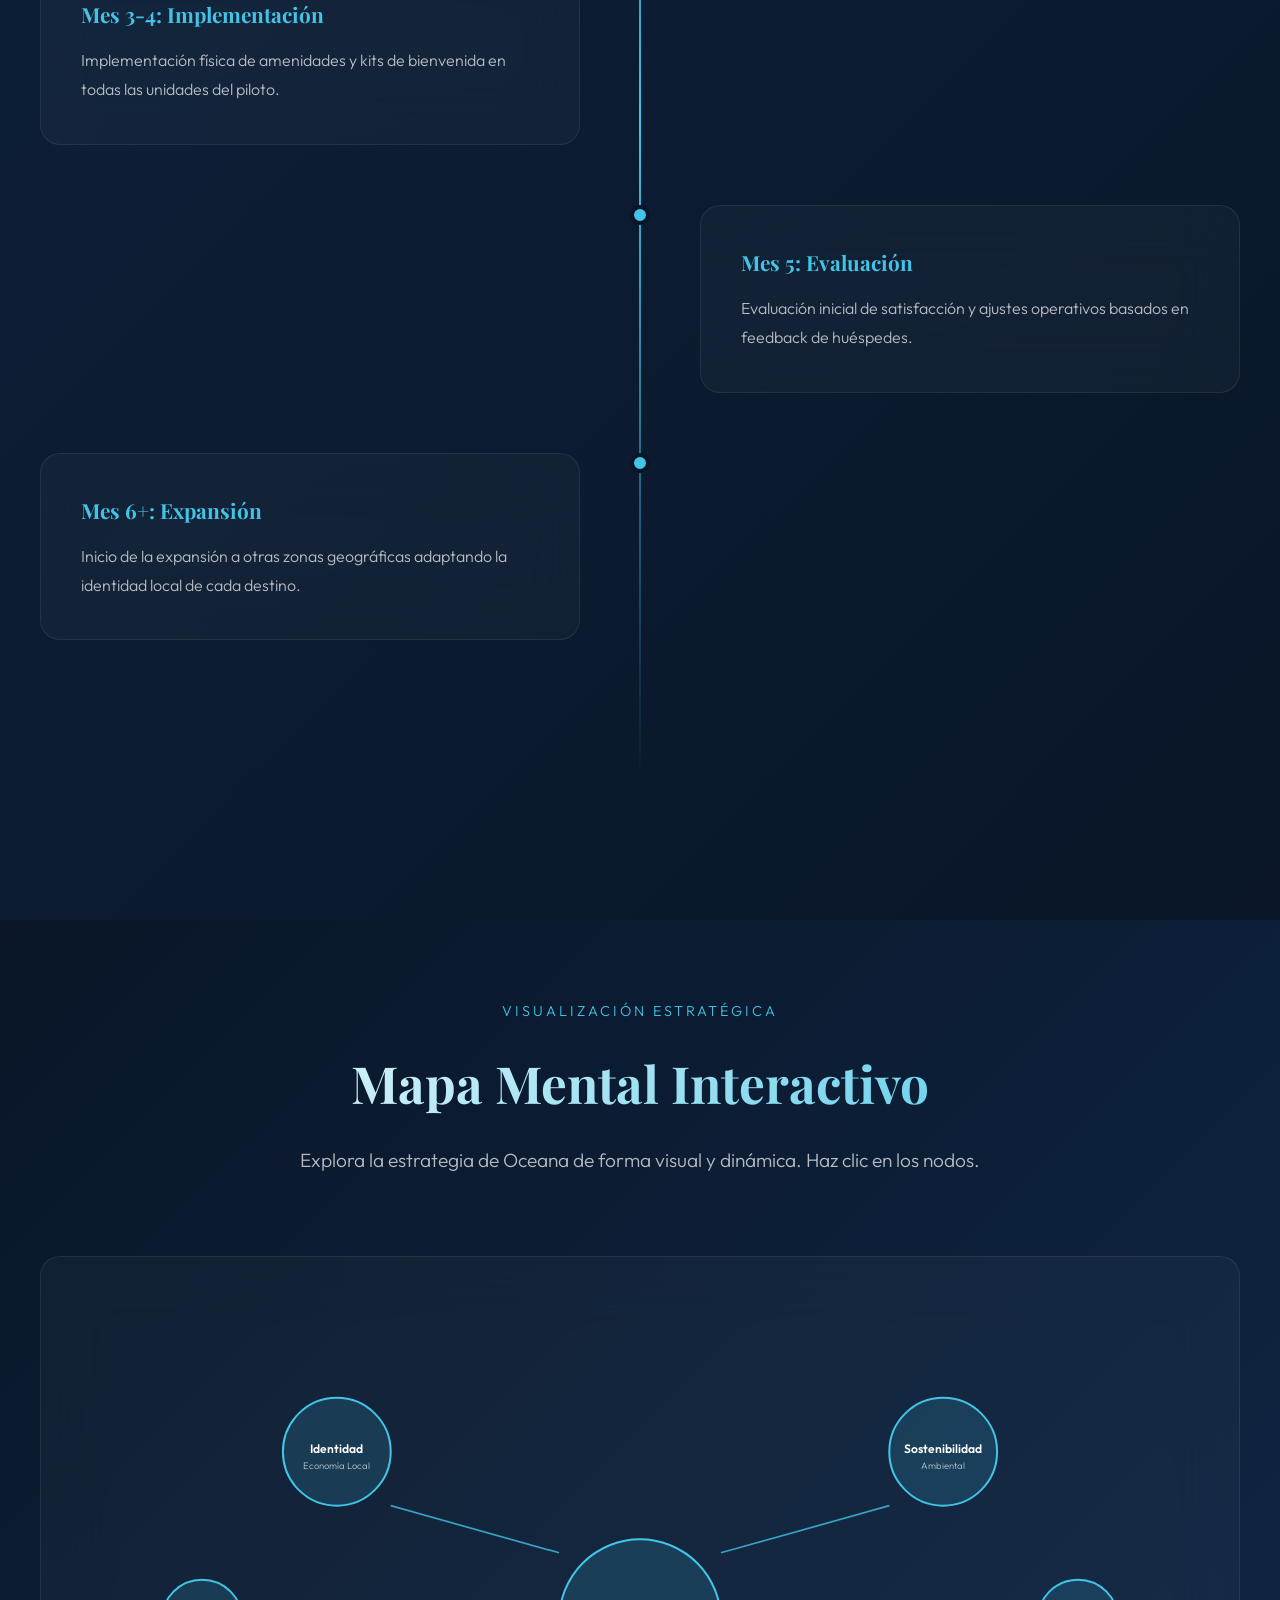
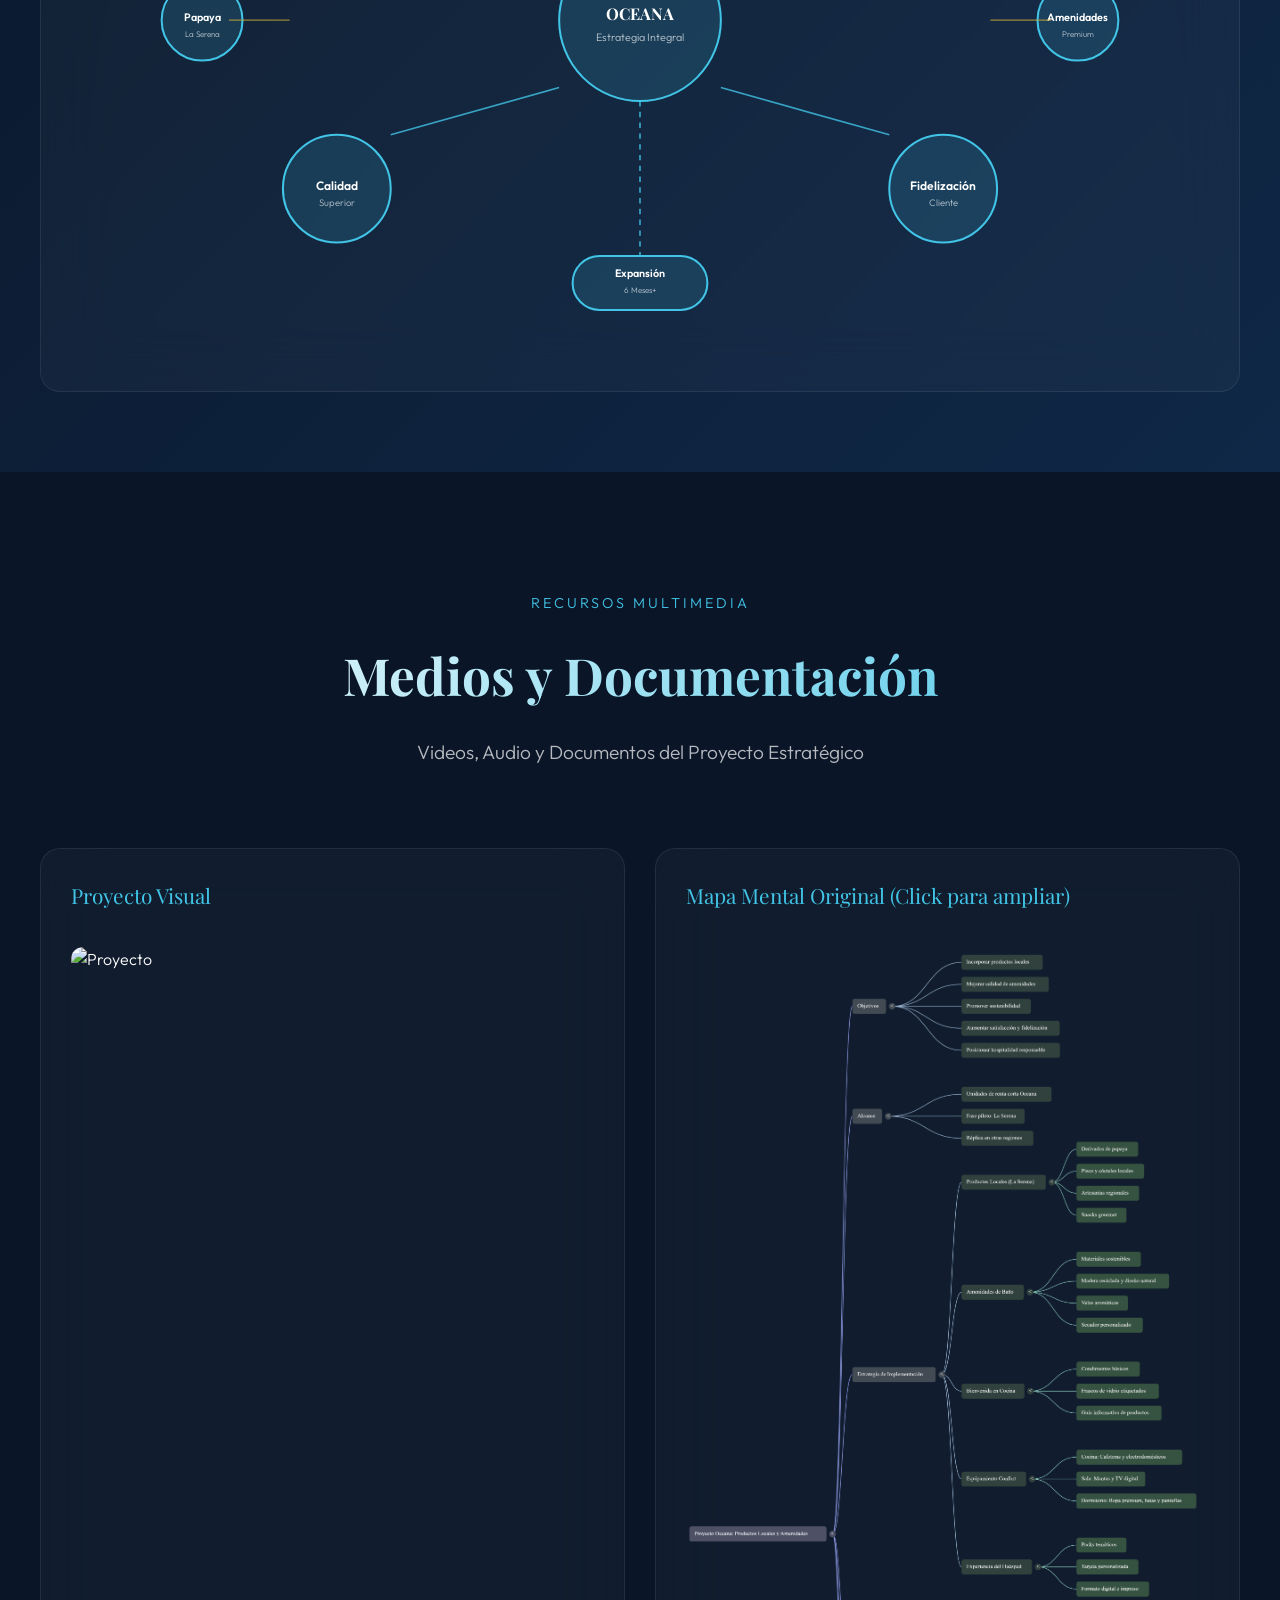
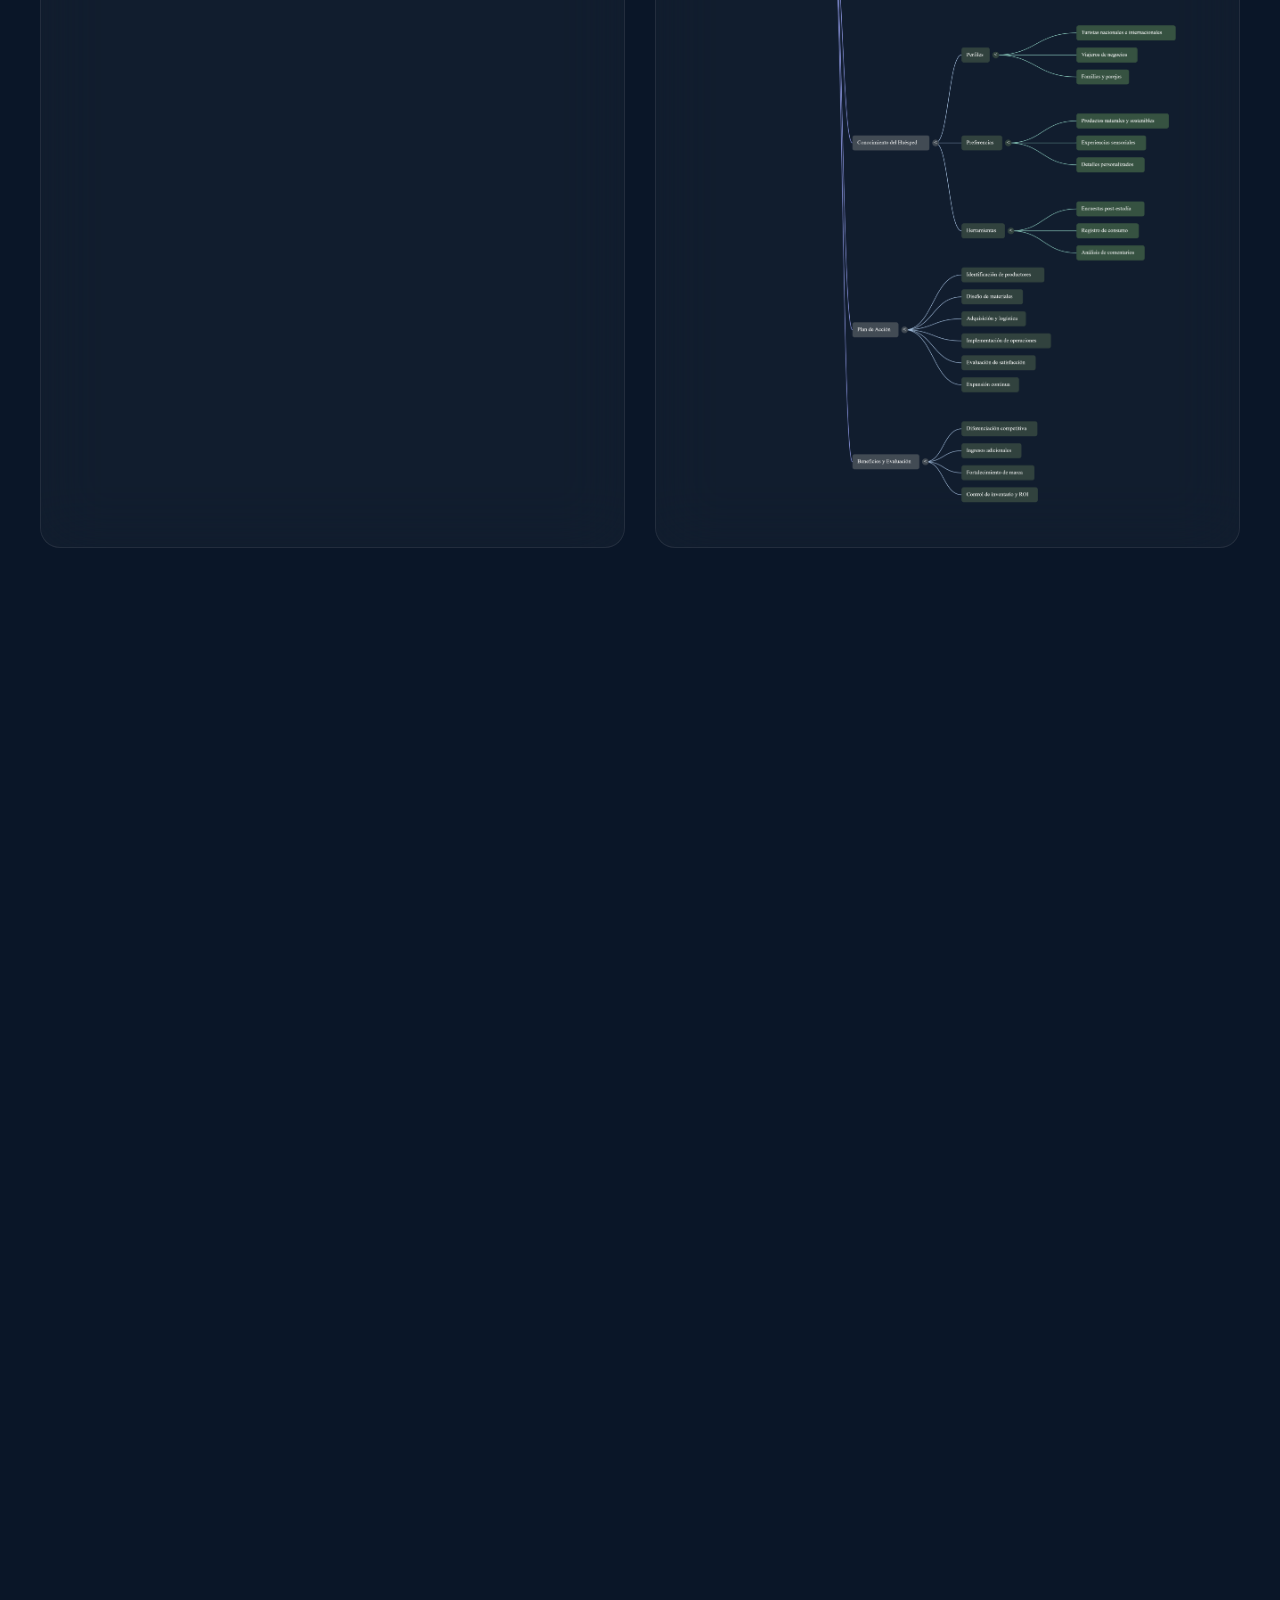
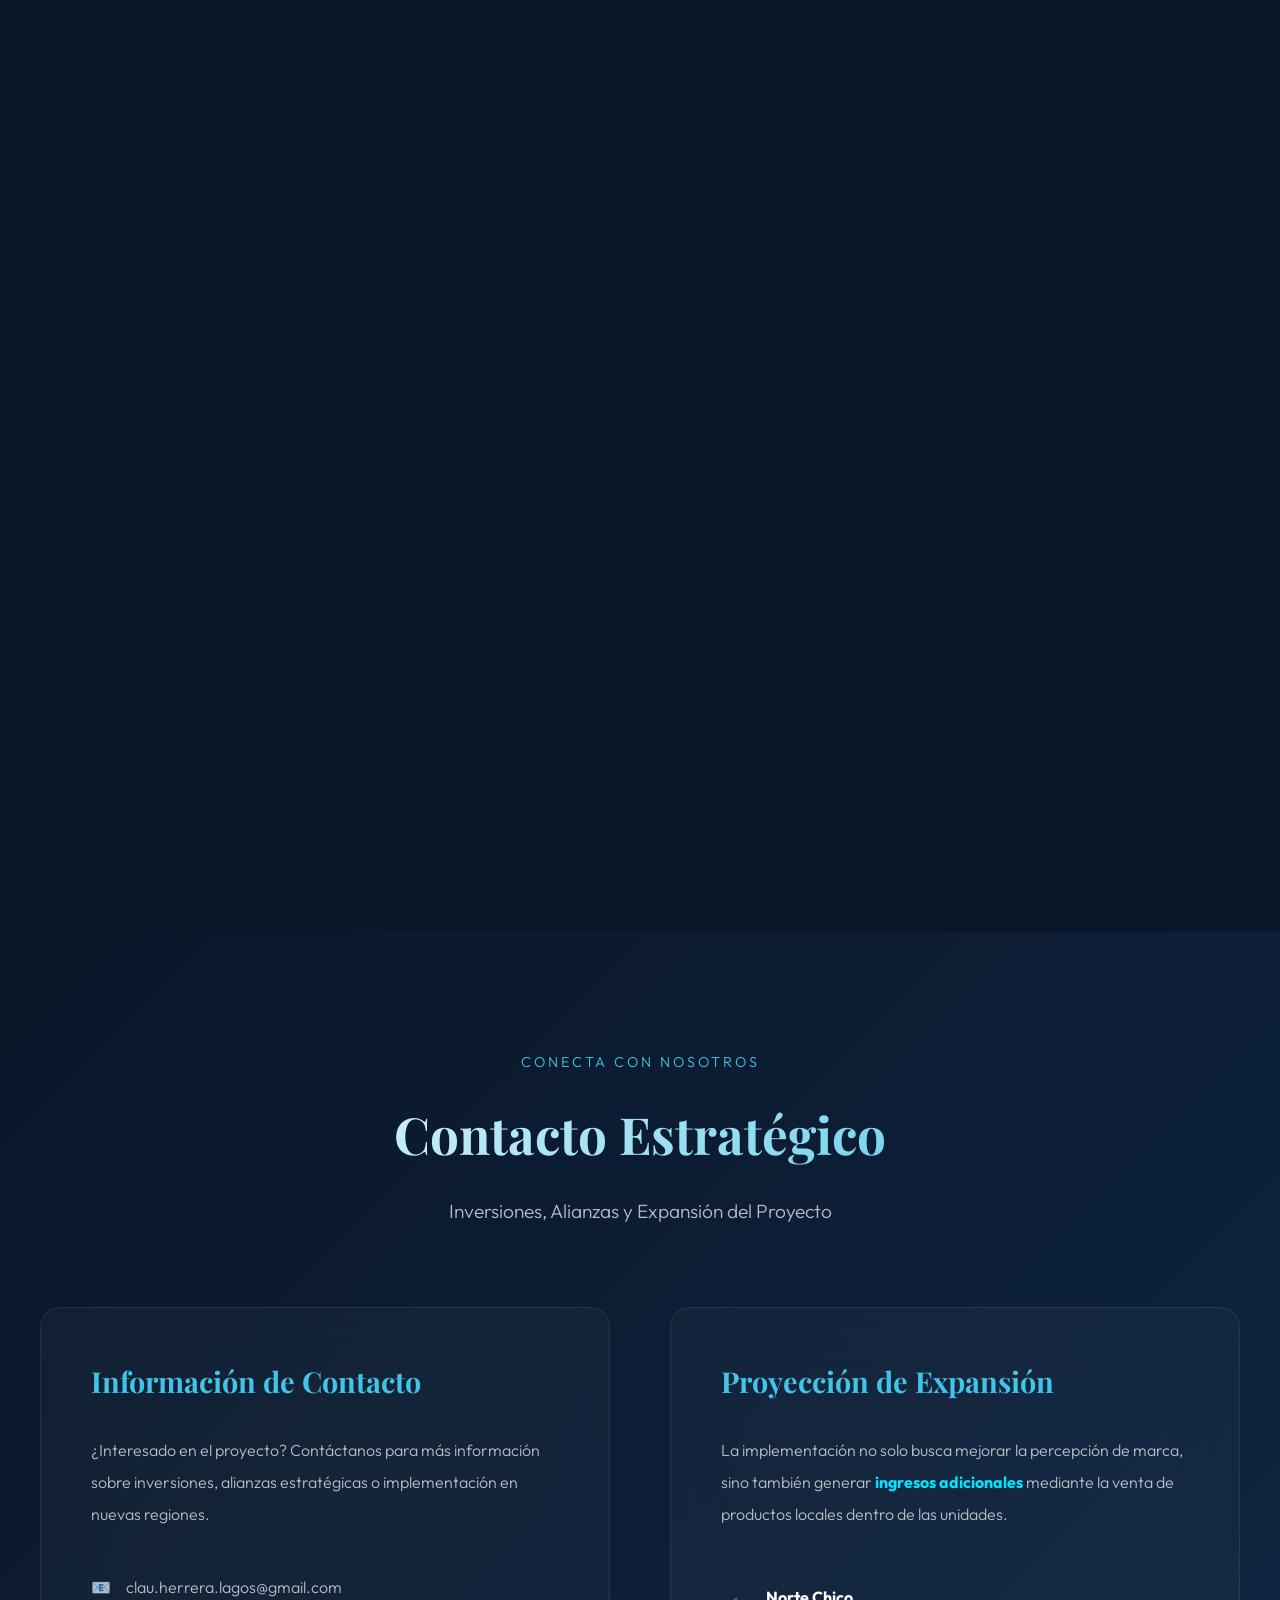
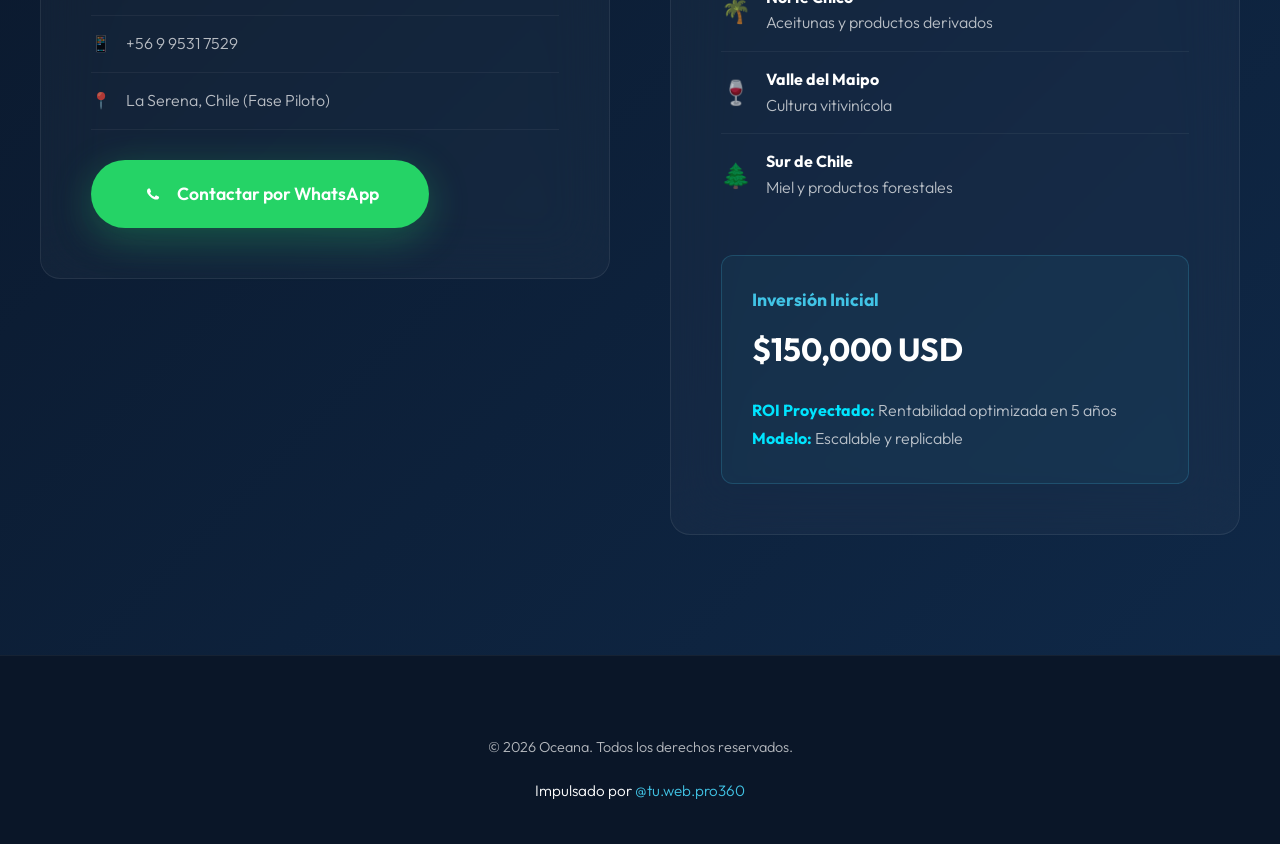
==== commit c63cabcd: "Add download option for mind map image" ====
--- a/index.html
+++ b/index.html
@@ -831,7 +831,14 @@
           </div>
         </div>
         
-        <!-- The New Oceana Standard ya no se muestra aquí -->
+        <!-- Mapa Mental - Opción de descarga -->
+        <div class="media-item glass" onclick="openLightbox('assets/NotebookLM_Mind_Map_2.png')">
+          <div class="media-label">Mapa Mental Original (Click para ampliar)</div>
+          <img src="assets/NotebookLM_Mind_Map_2.png" alt="Mind Map" style="width: 100%; border-radius: 12px; margin-top: 20px;">
+          <p style="text-align: center; margin-top: 15px;">
+            <a href="assets/NotebookLM_Mind_Map_2.png" download style="color: var(--accent); text-decoration: none; font-weight: 600; font-size: 1.1rem; background: rgba(65, 196, 230, 0.1); border: 1px solid rgba(65, 196, 230, 0.3); padding: 10px 20px; border-radius: 8px; display: inline-block; transition: all 0.3s;">Descargar Mapa Mental</a>
+          </p>
+        </div>
       </div>
     </div>
   </section>
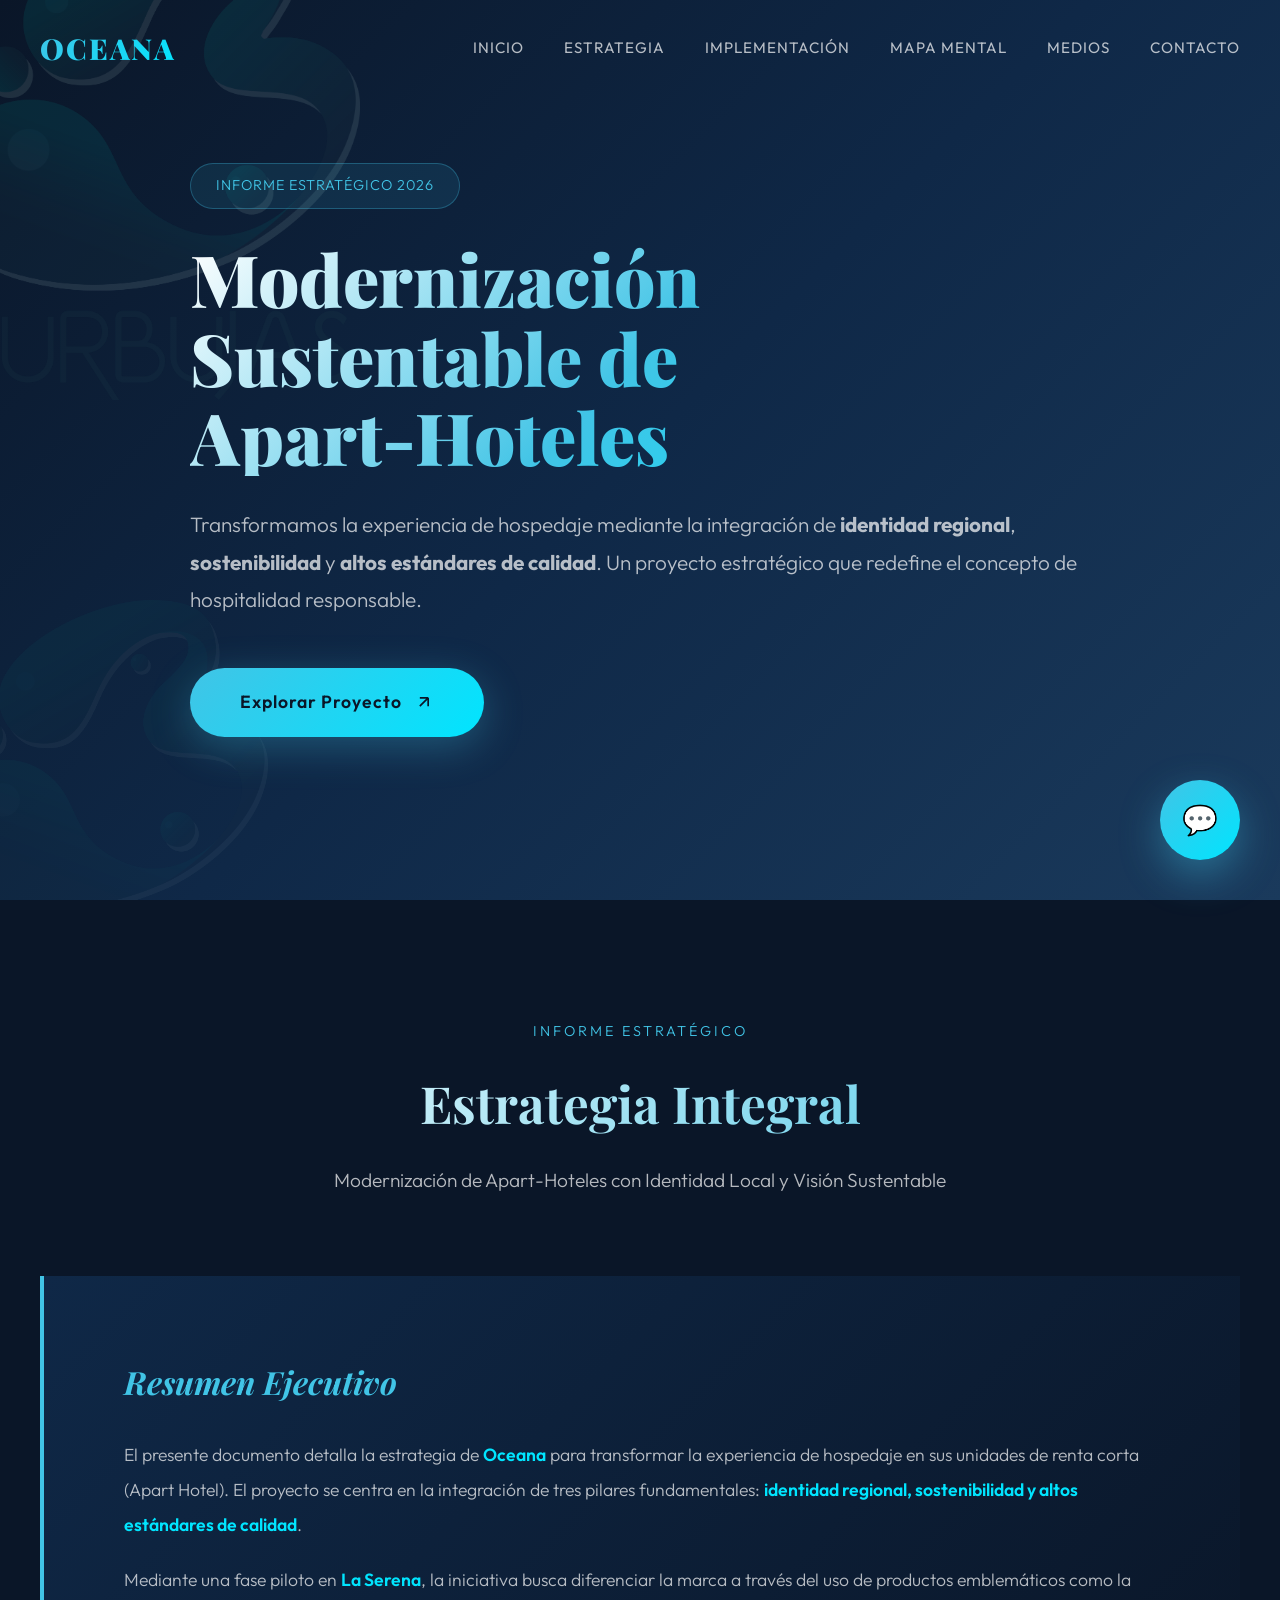
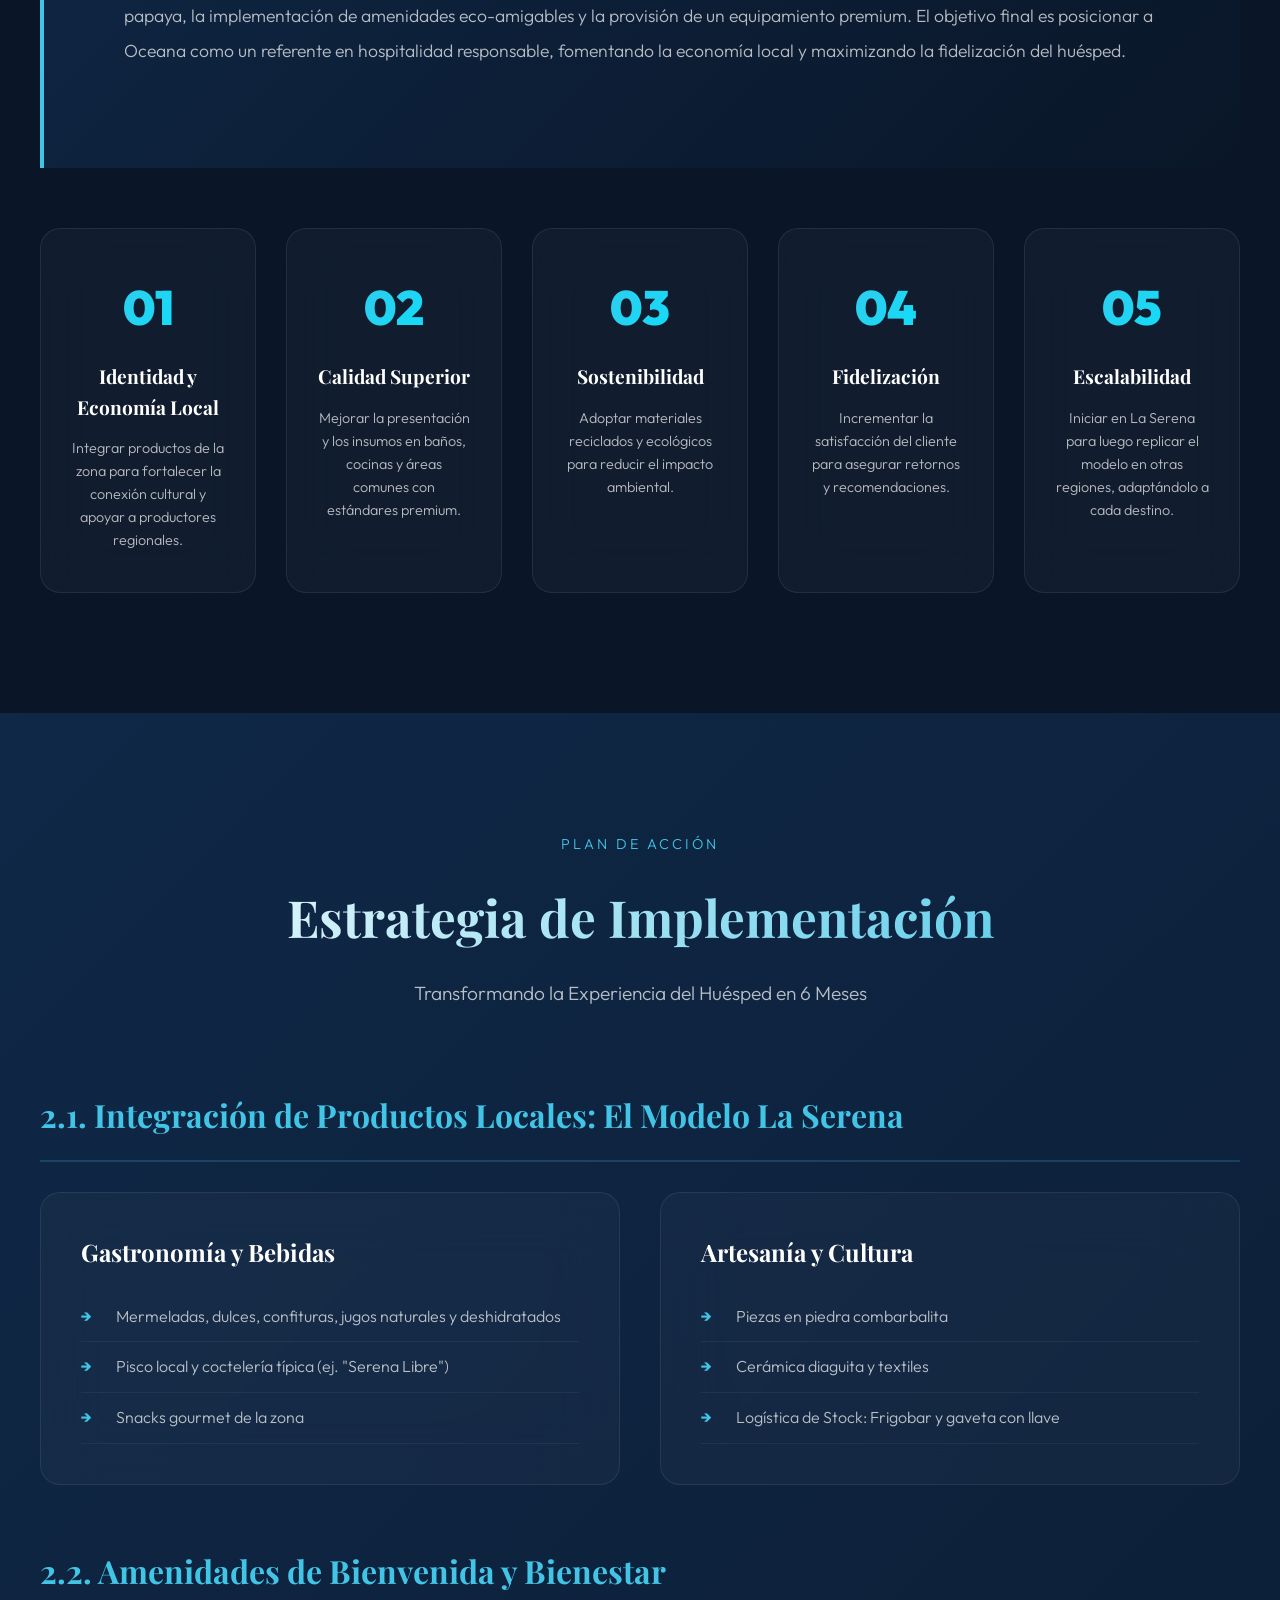
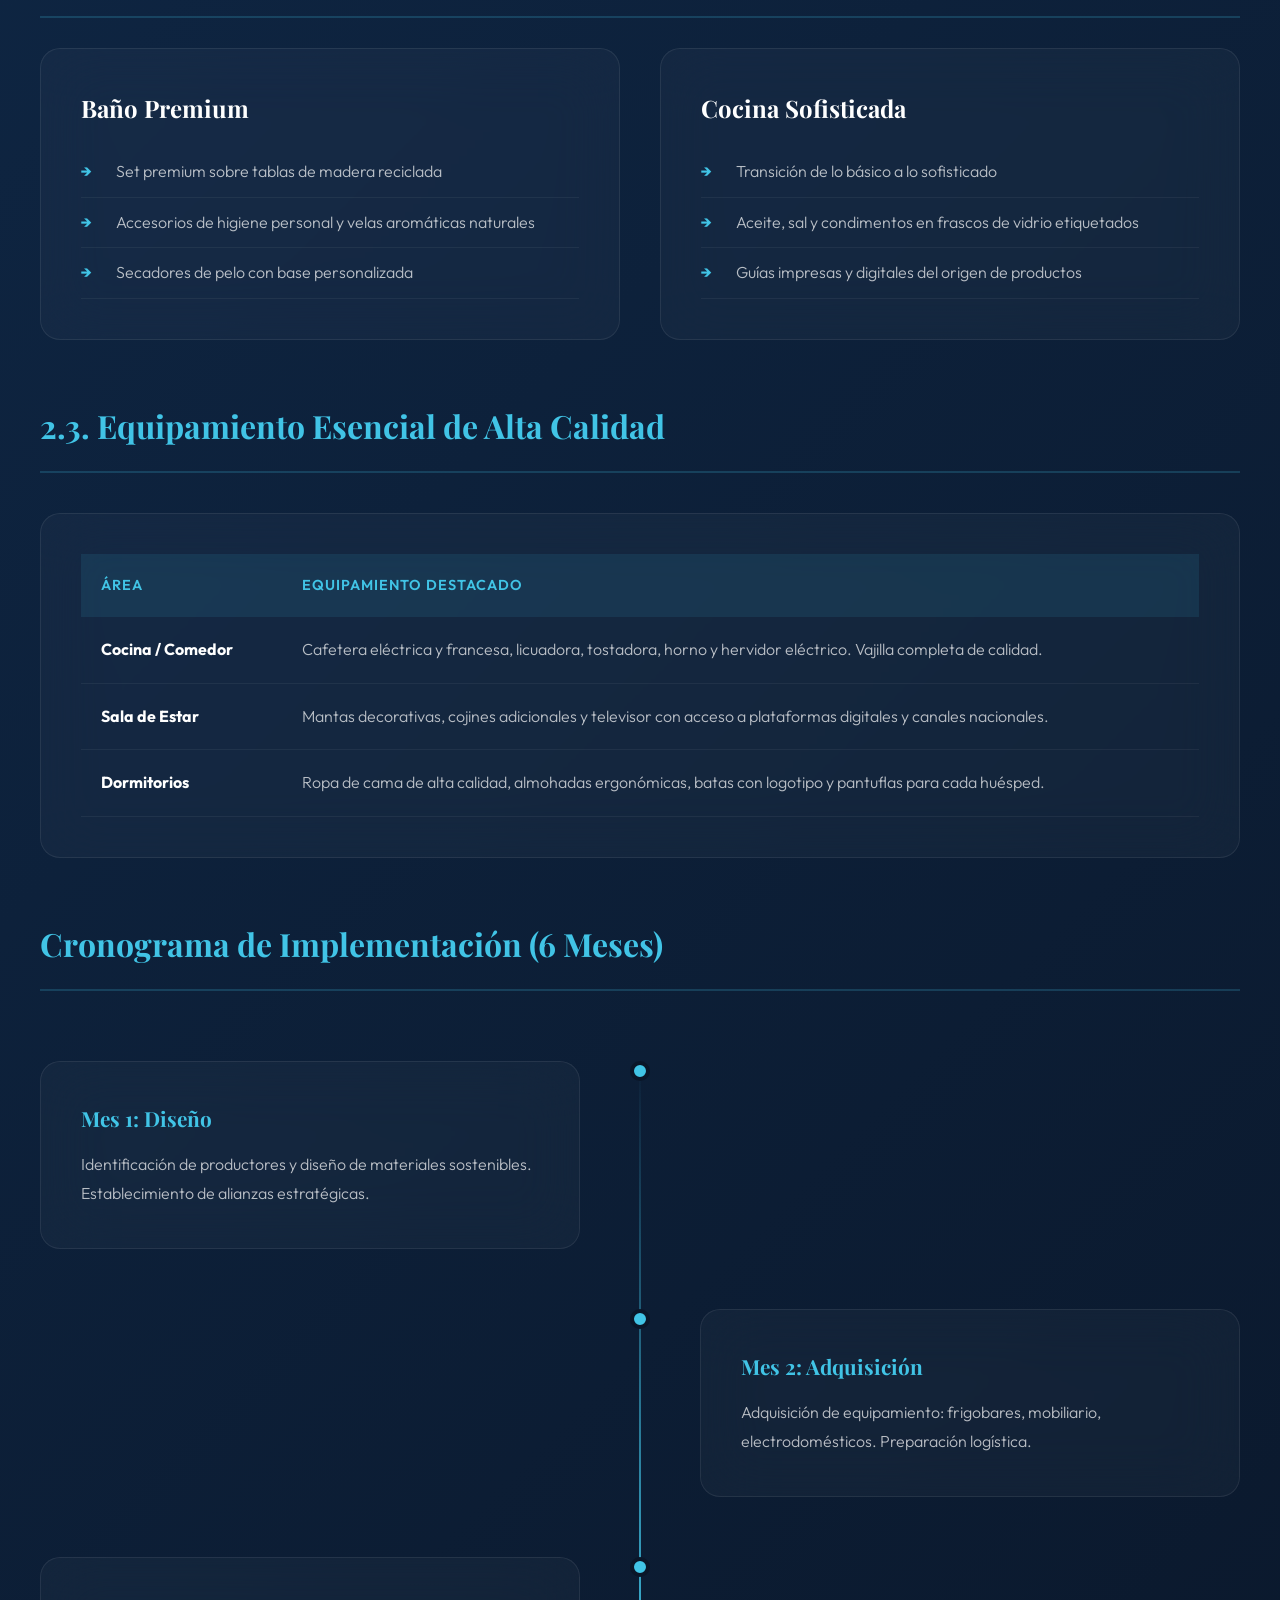
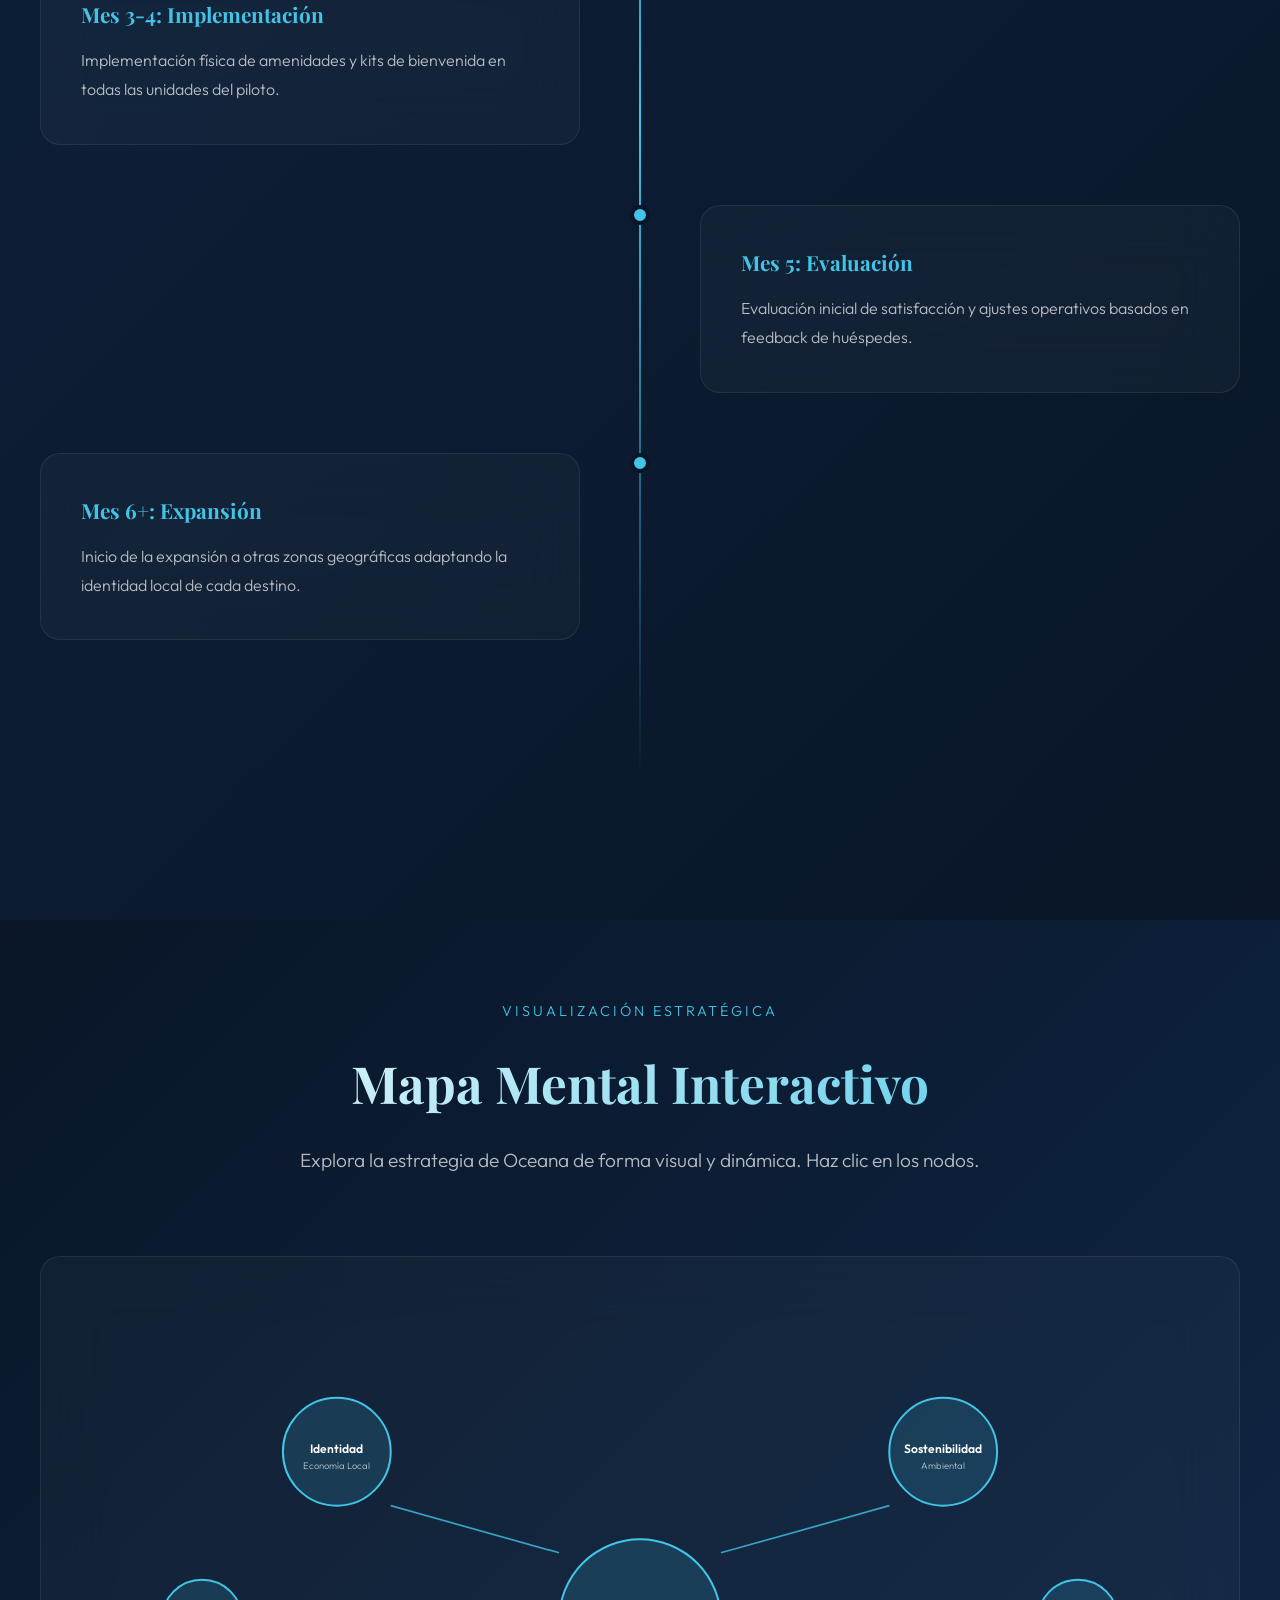
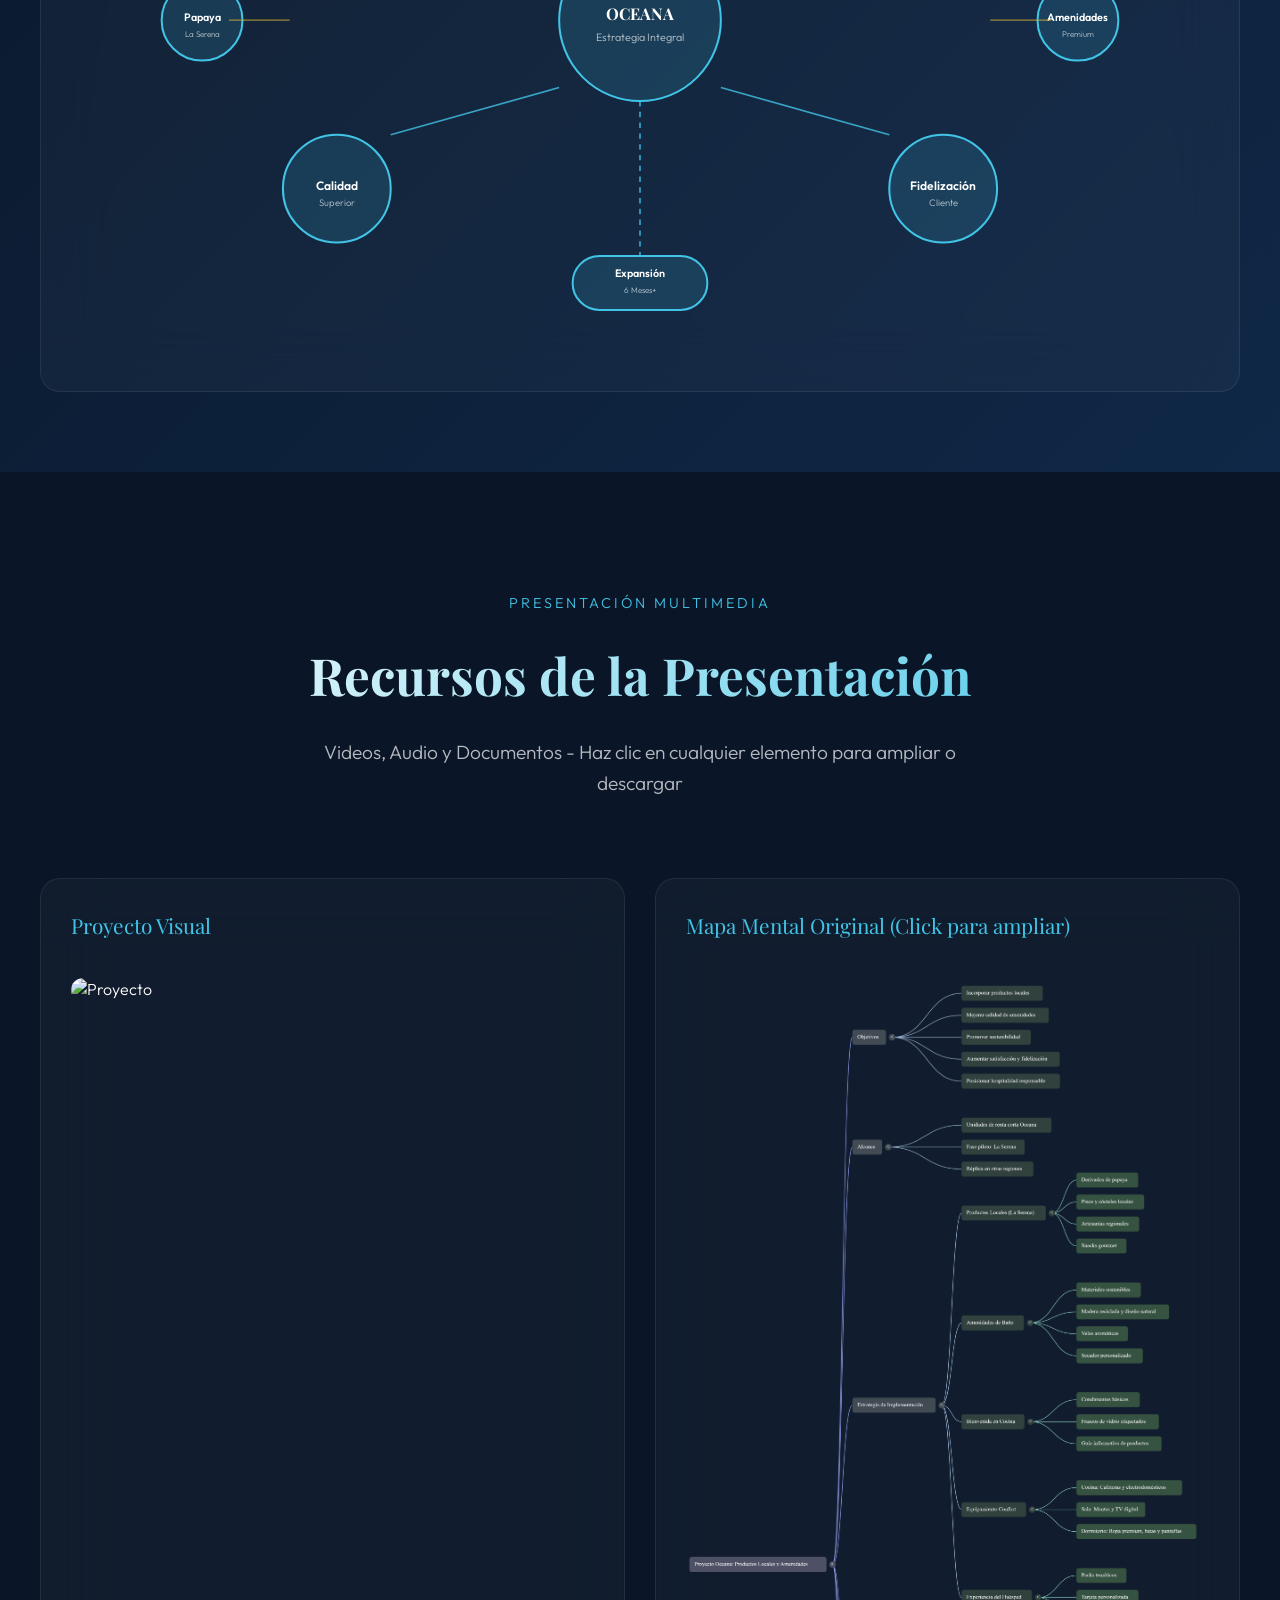
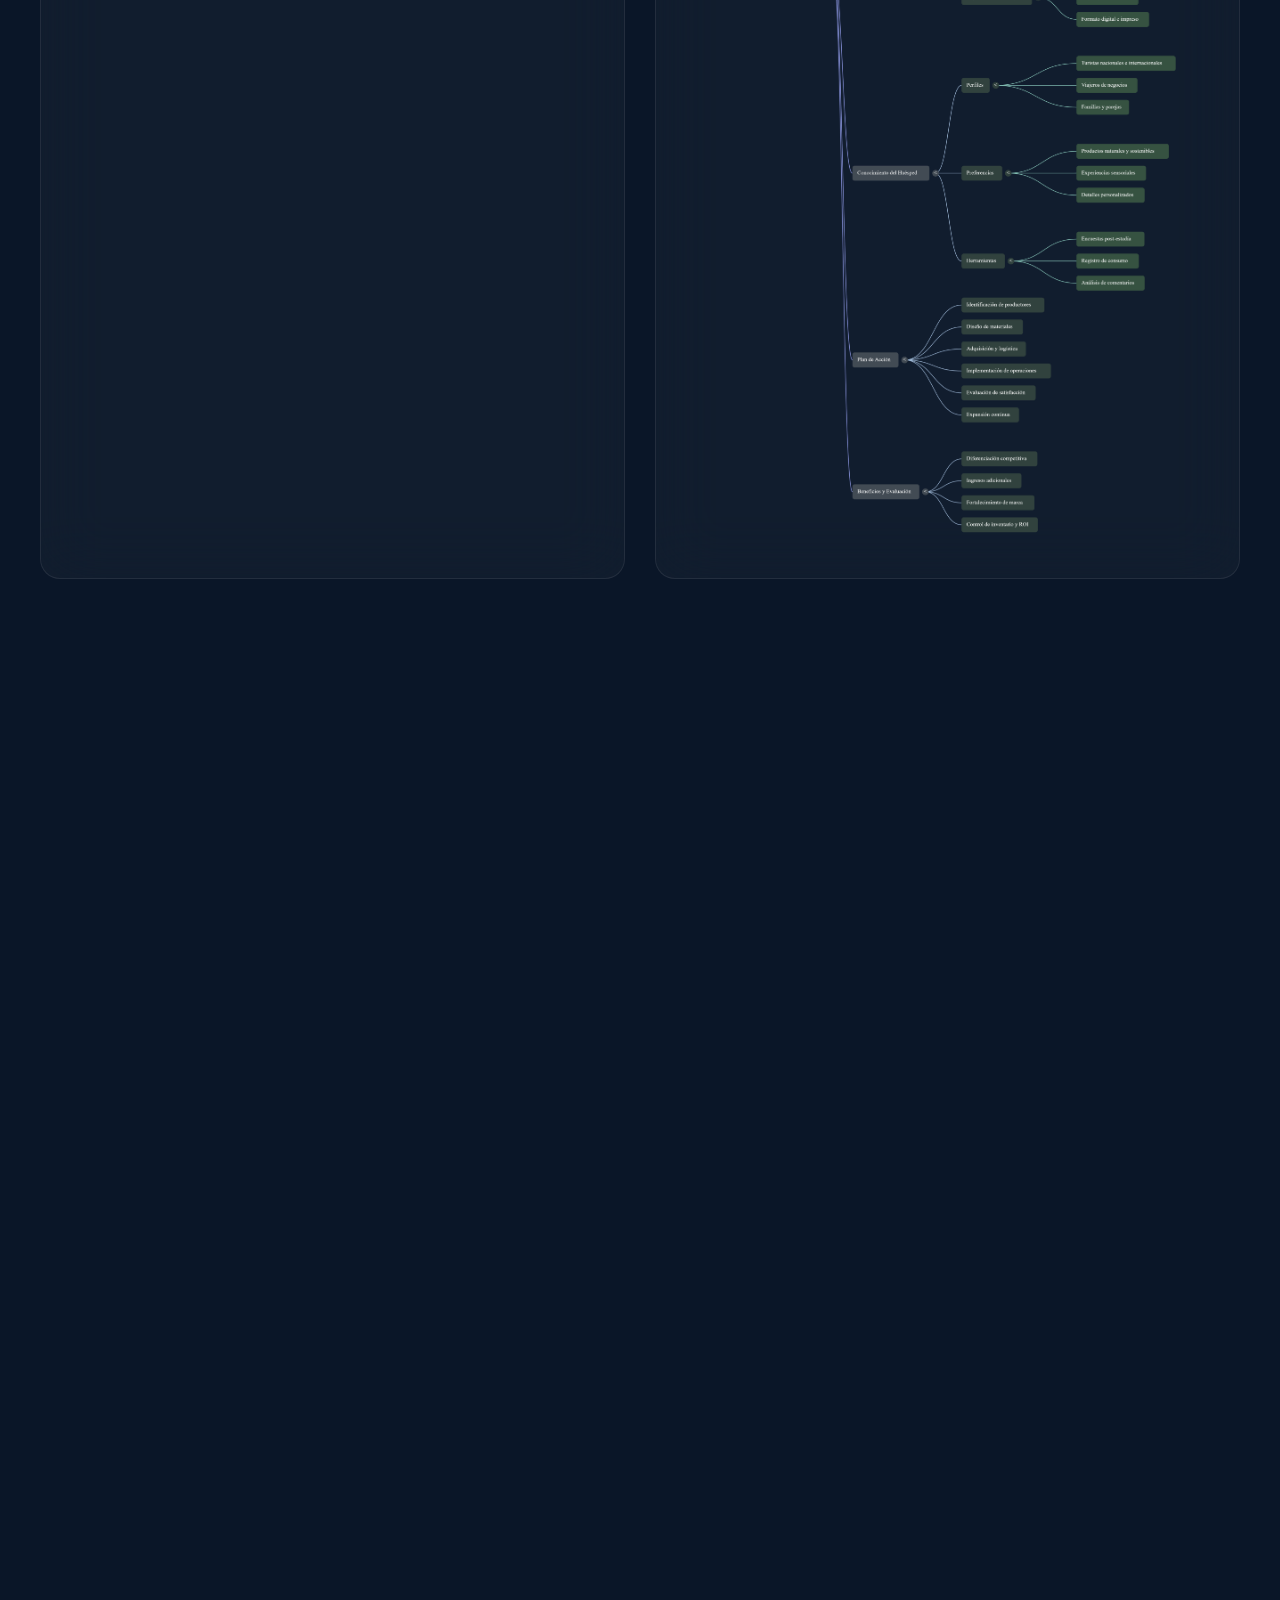
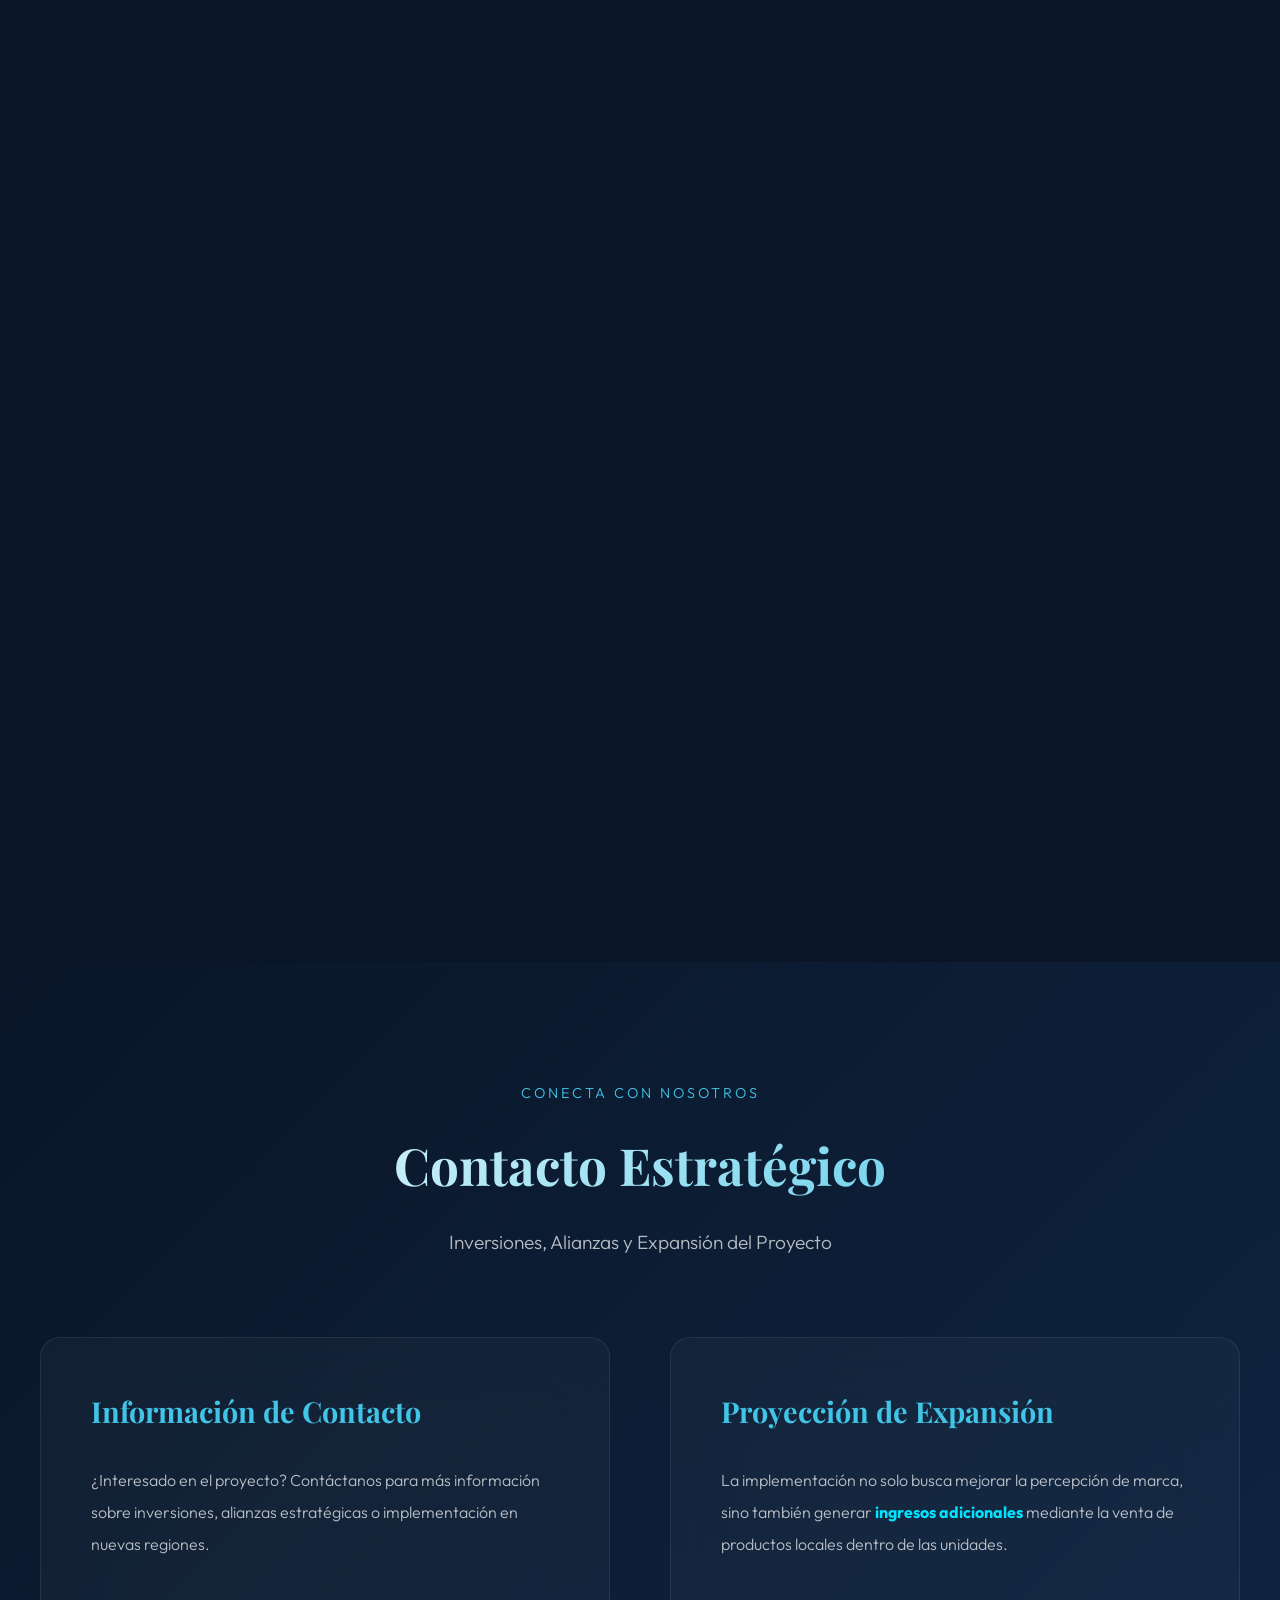
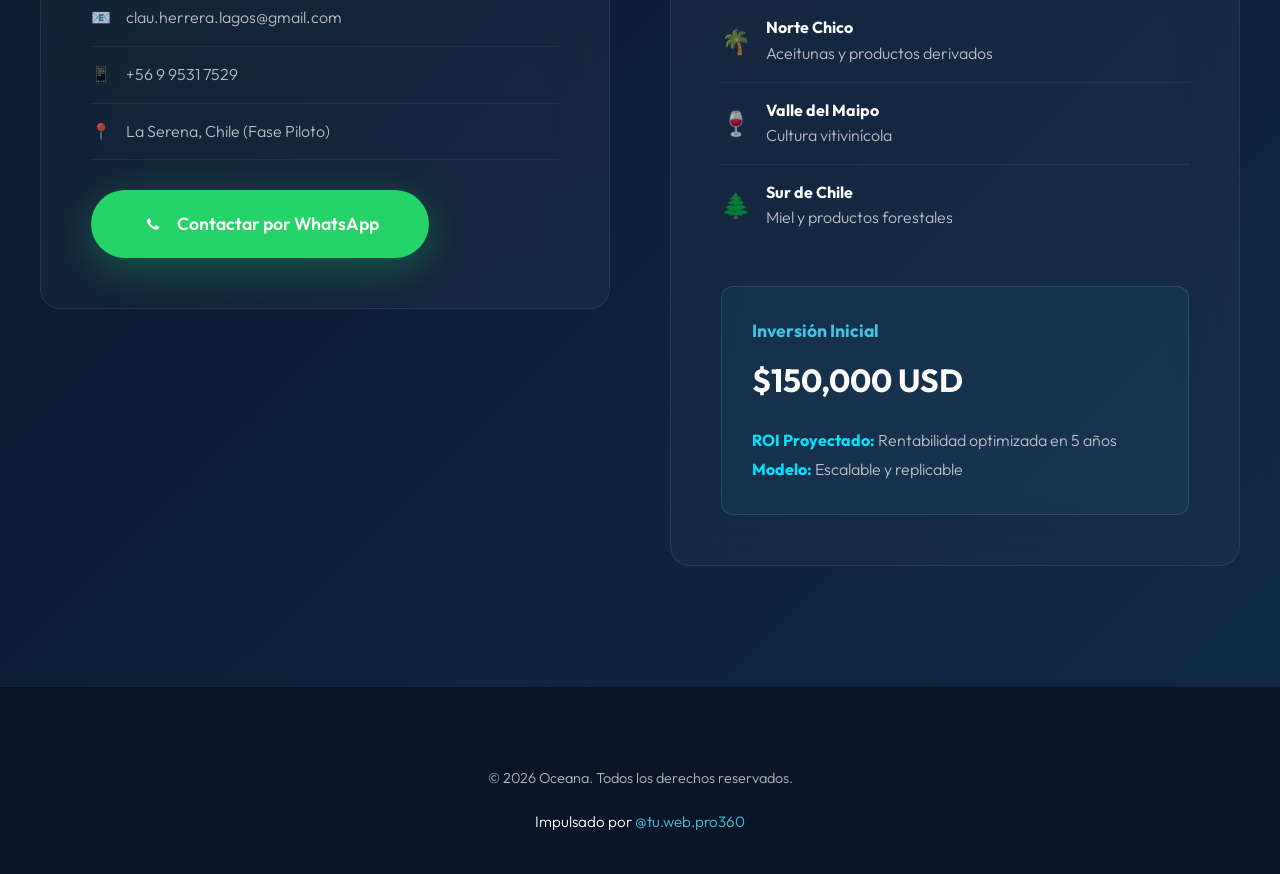
==== commit 95878c83: "Improve media section as presentation with download options" ====
--- a/index.html
+++ b/index.html
@@ -782,12 +782,12 @@
     </div>
   </section>
 
-  <section id="medios">
+    <section id="medios">
     <div class="container">
       <div class="section-header">
-        <span class="section-label">Recursos Multimedia</span>
-        <h2 class="section-title">Medios y Documentación</h2>
-        <p class="section-subtitle">Videos, Audio y Documentos del Proyecto Estratégico</p>
+        <span class="section-label">Presentación Multimedia</span>
+        <h2 class="section-title">Recursos de la Presentación</h2>
+        <p class="section-subtitle">Videos, Audio y Documentos - Haz clic en cualquier elemento para ampliar o descargar</p>
       </div>
       
       <div class="media-grid">
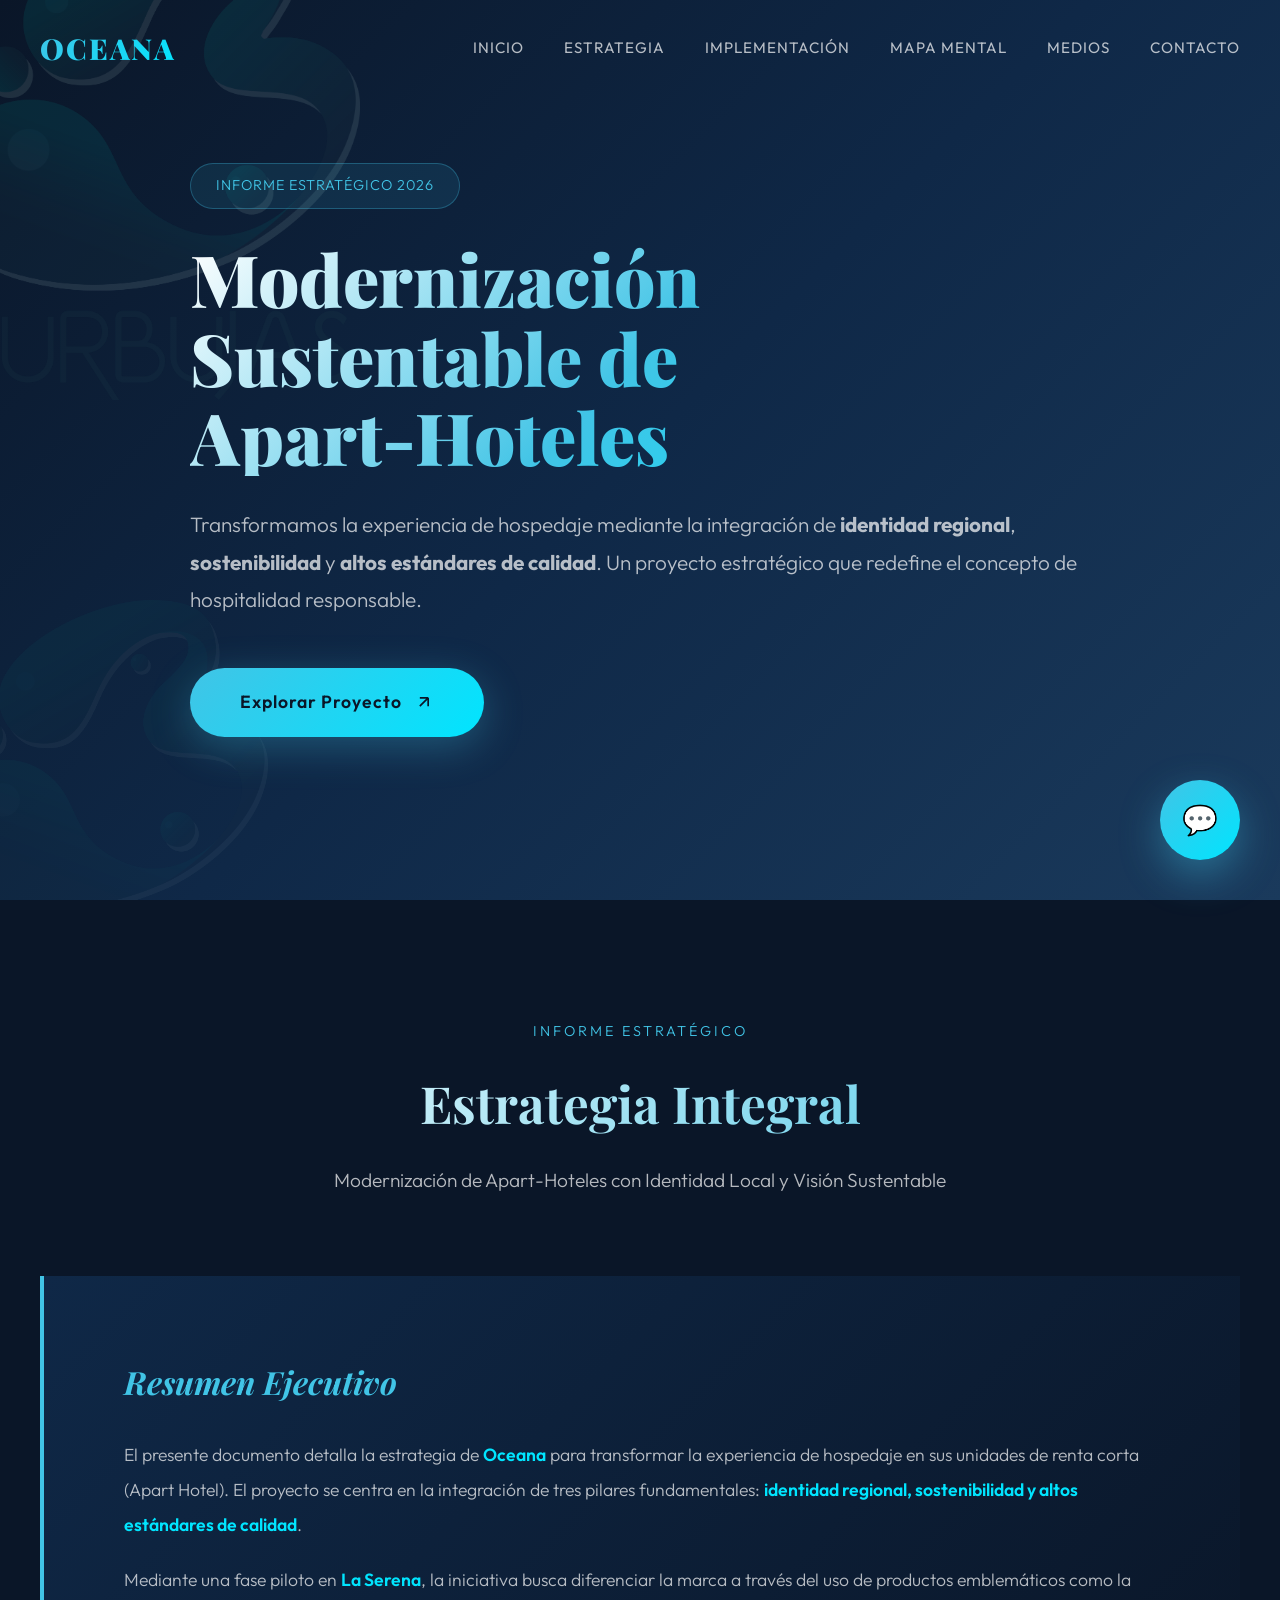
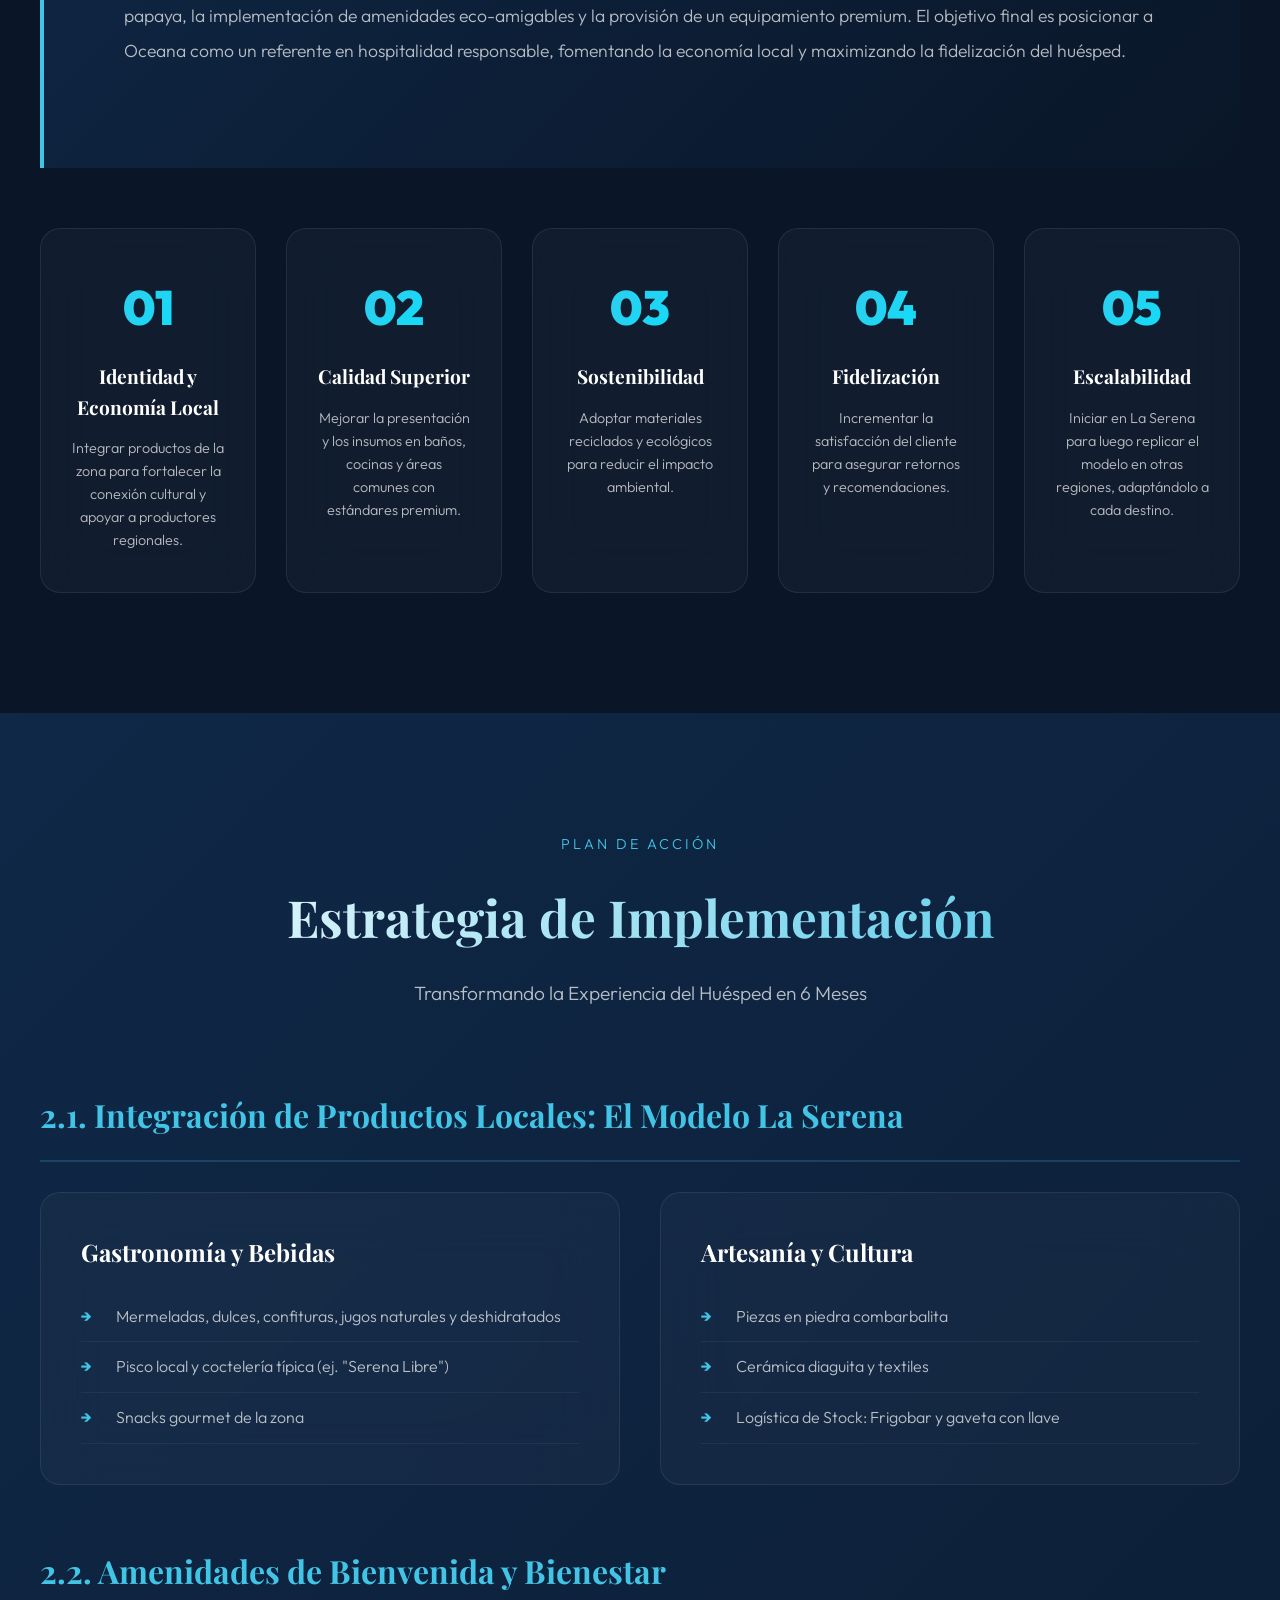
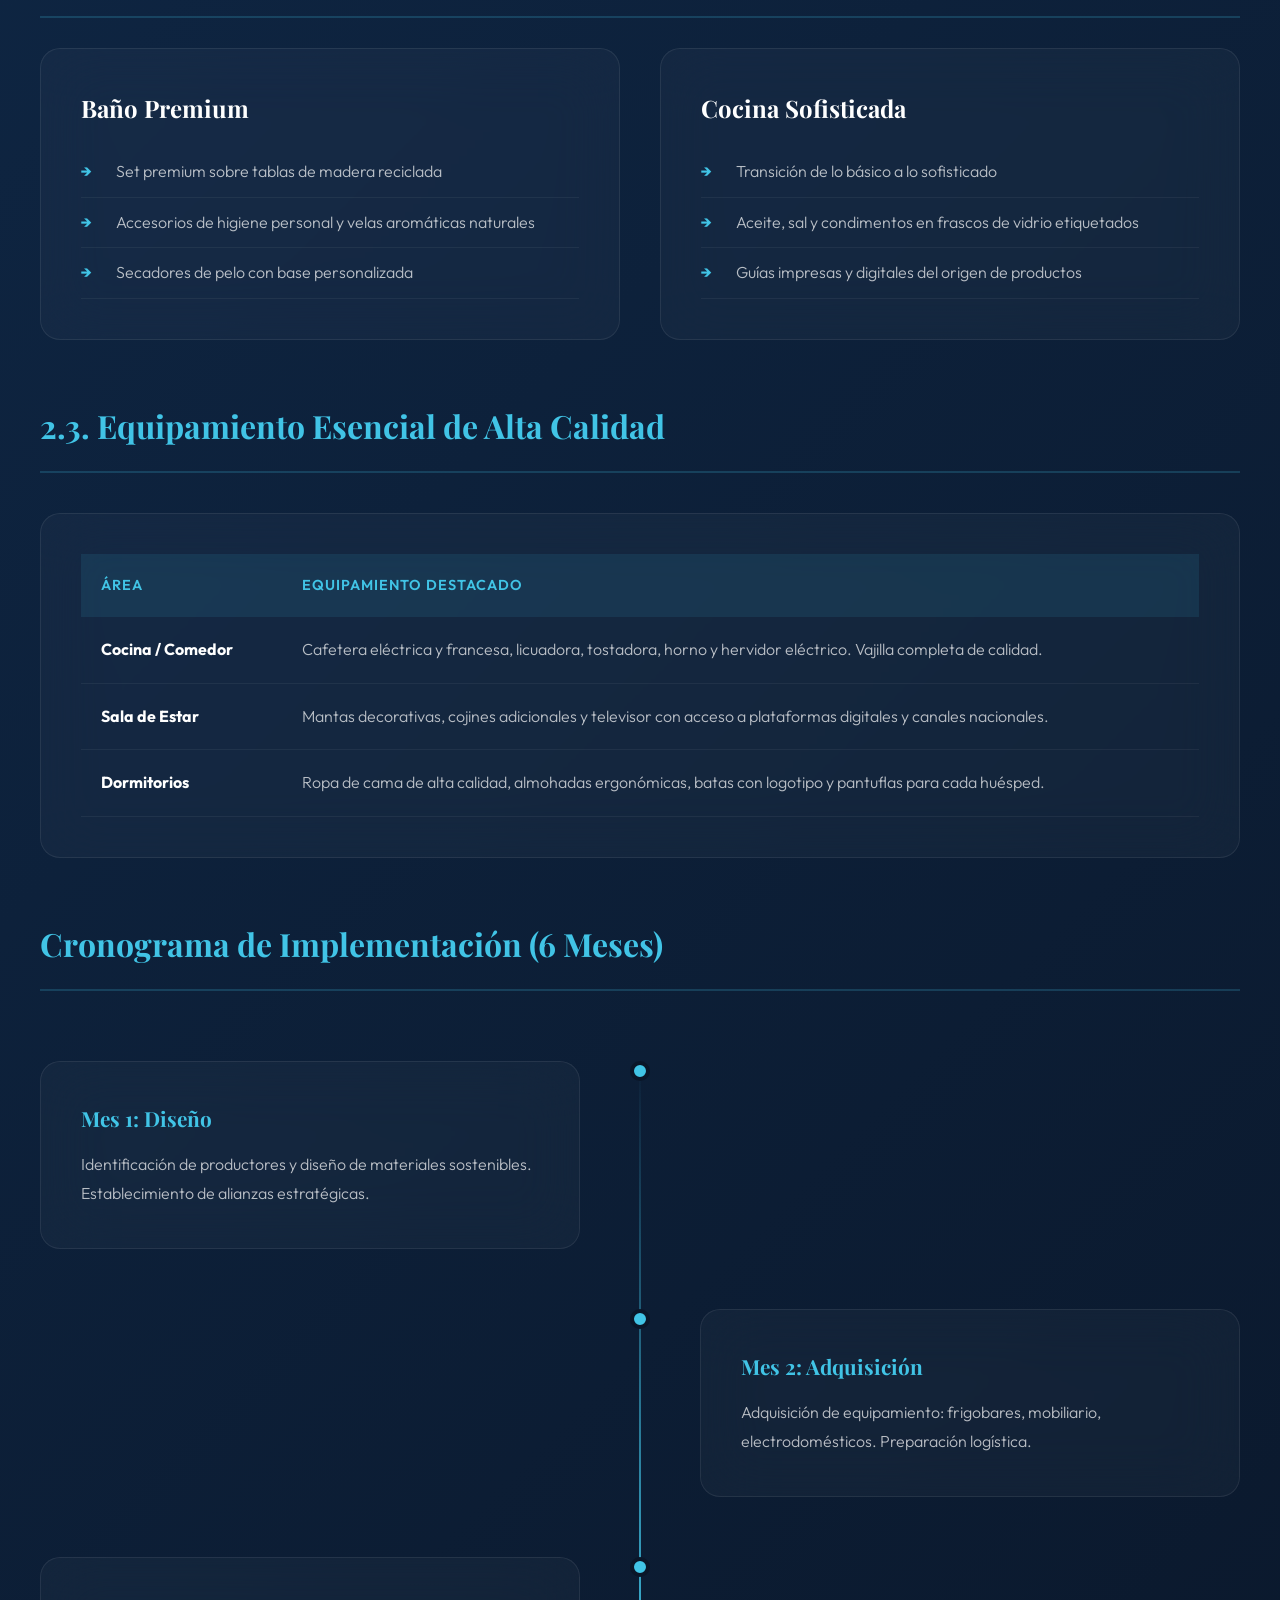
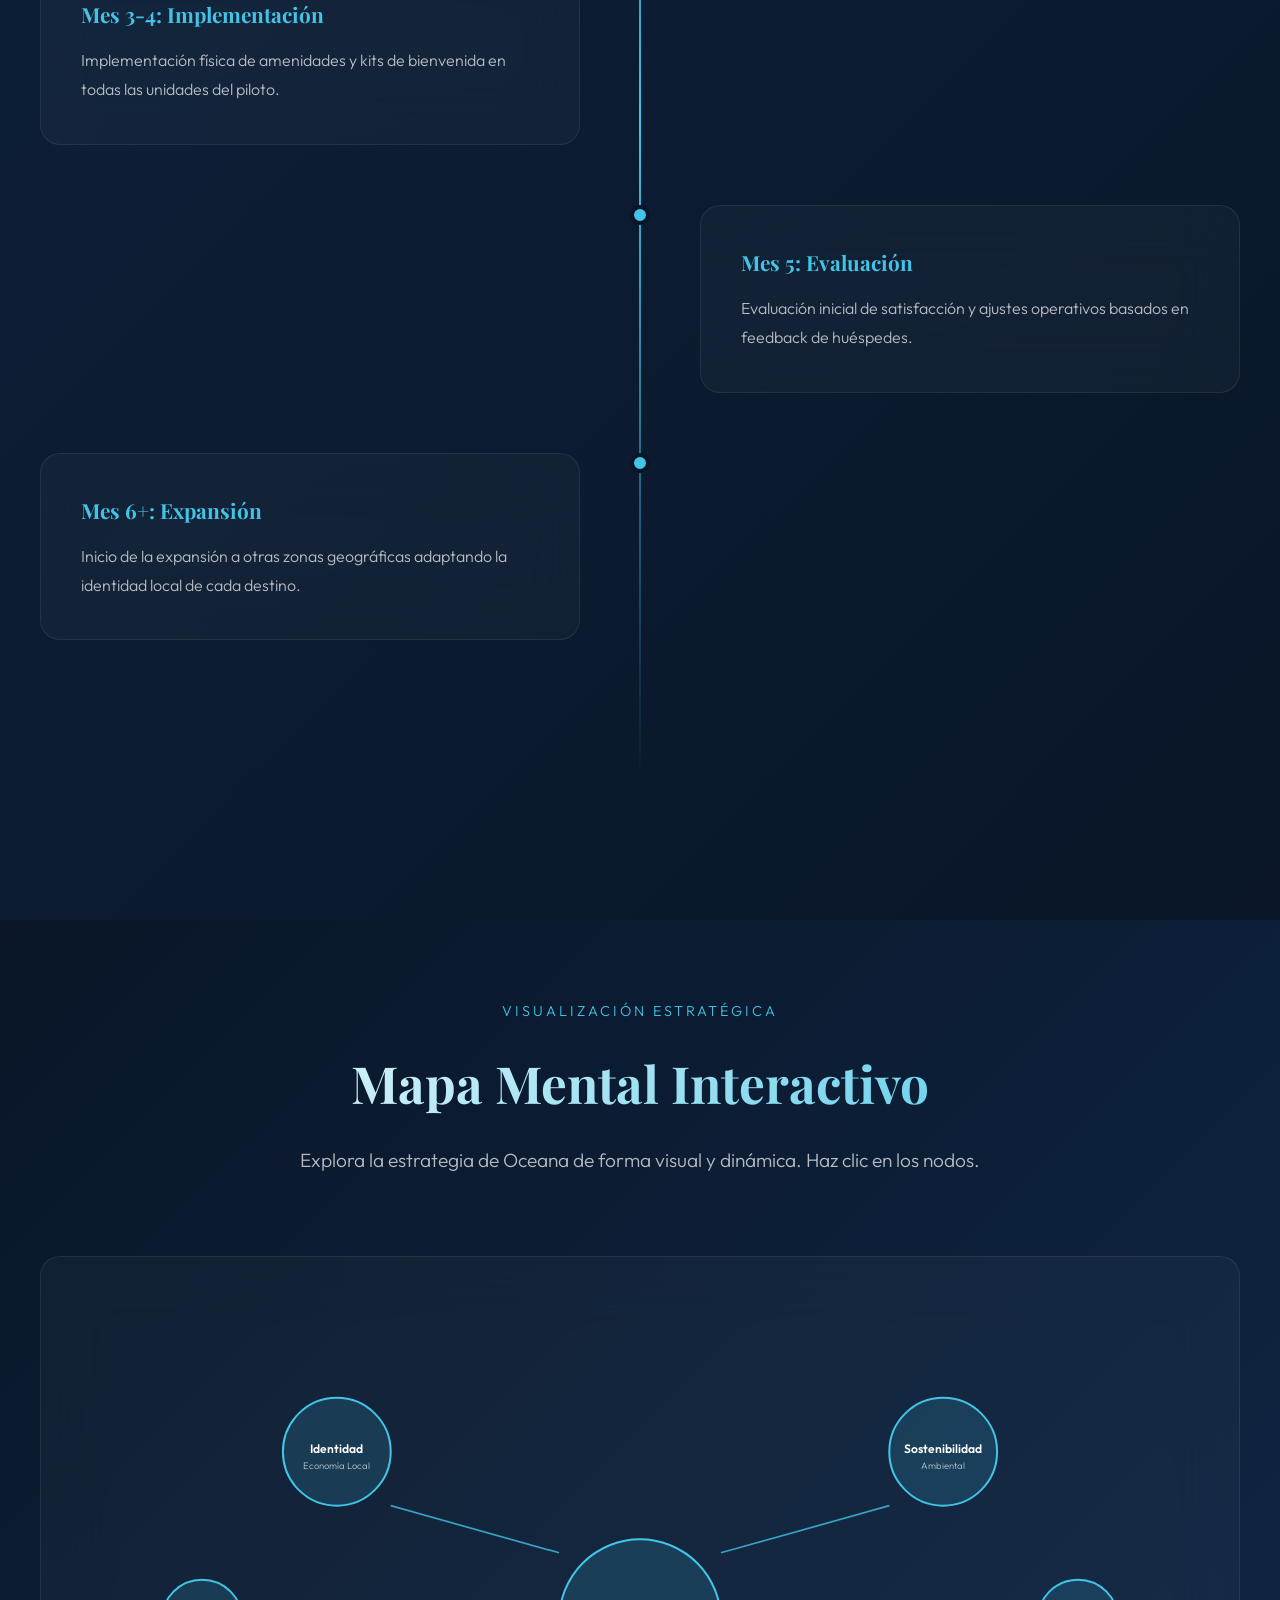
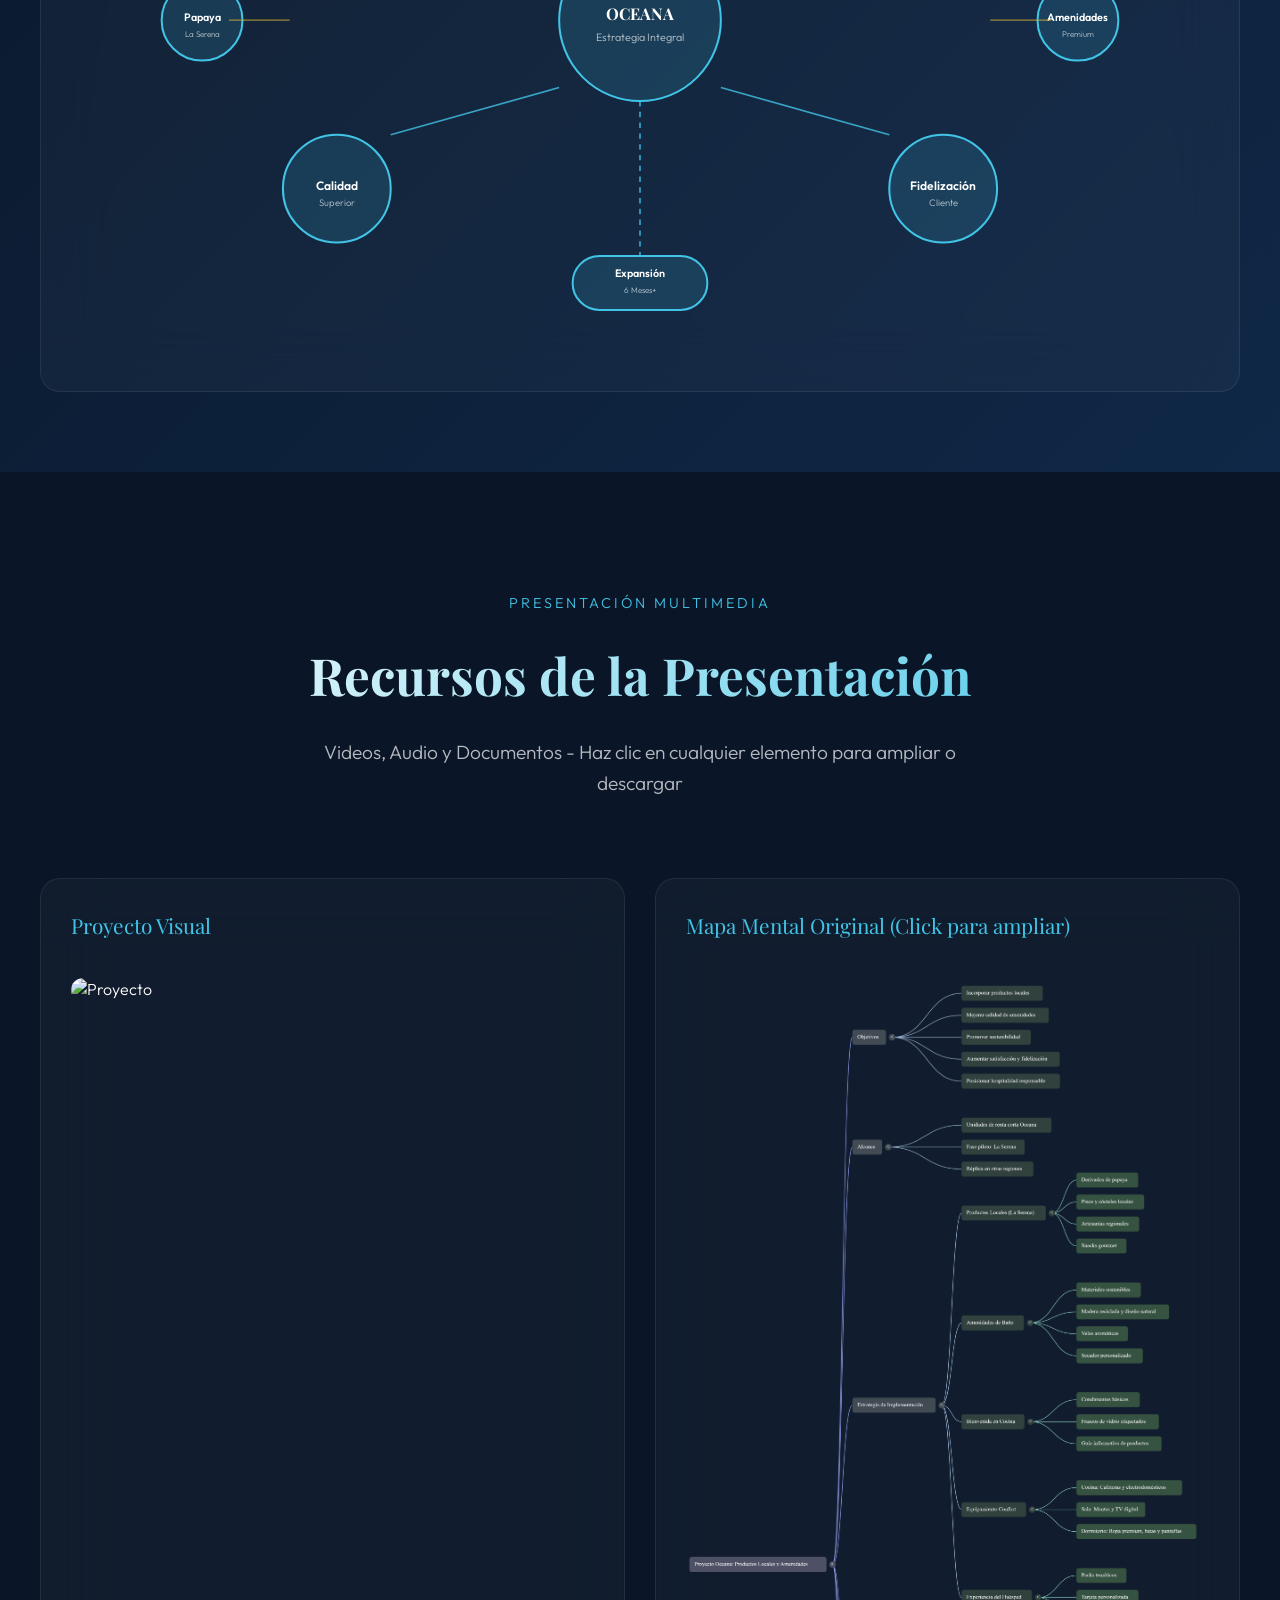
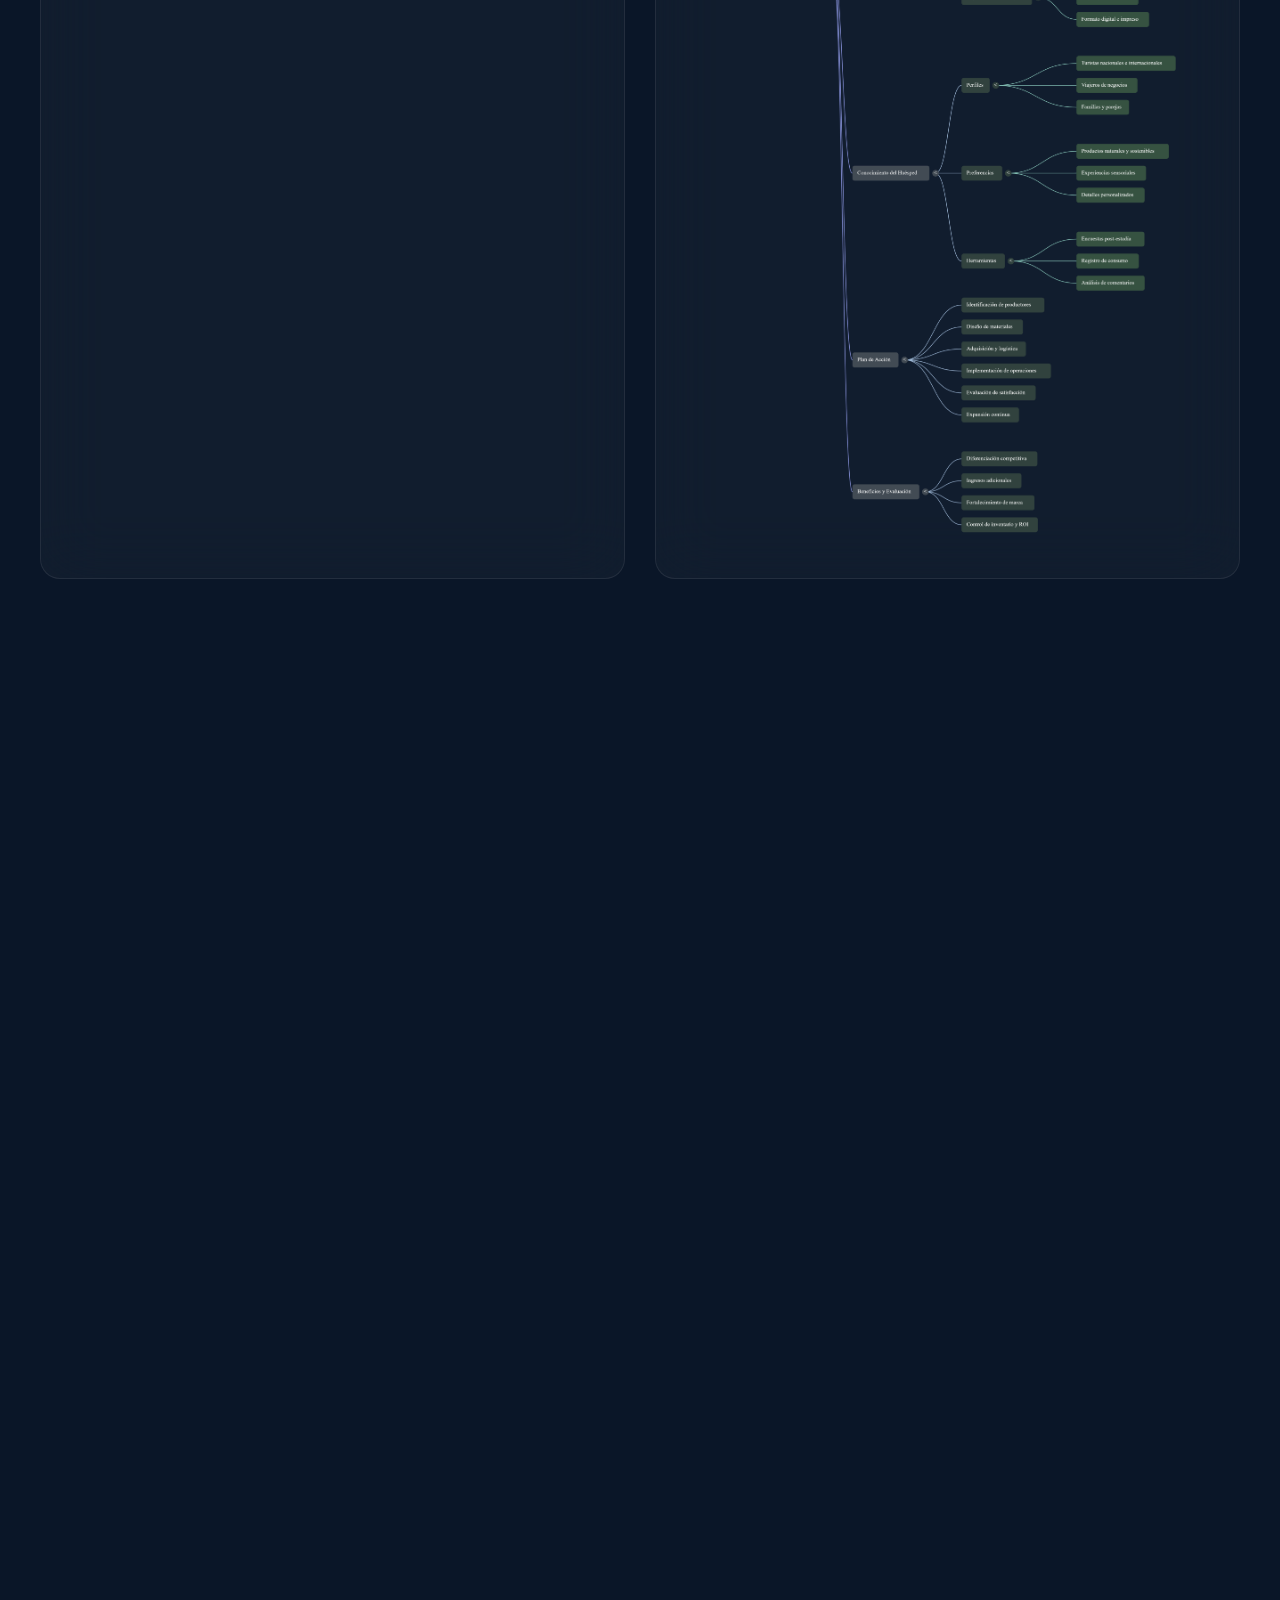
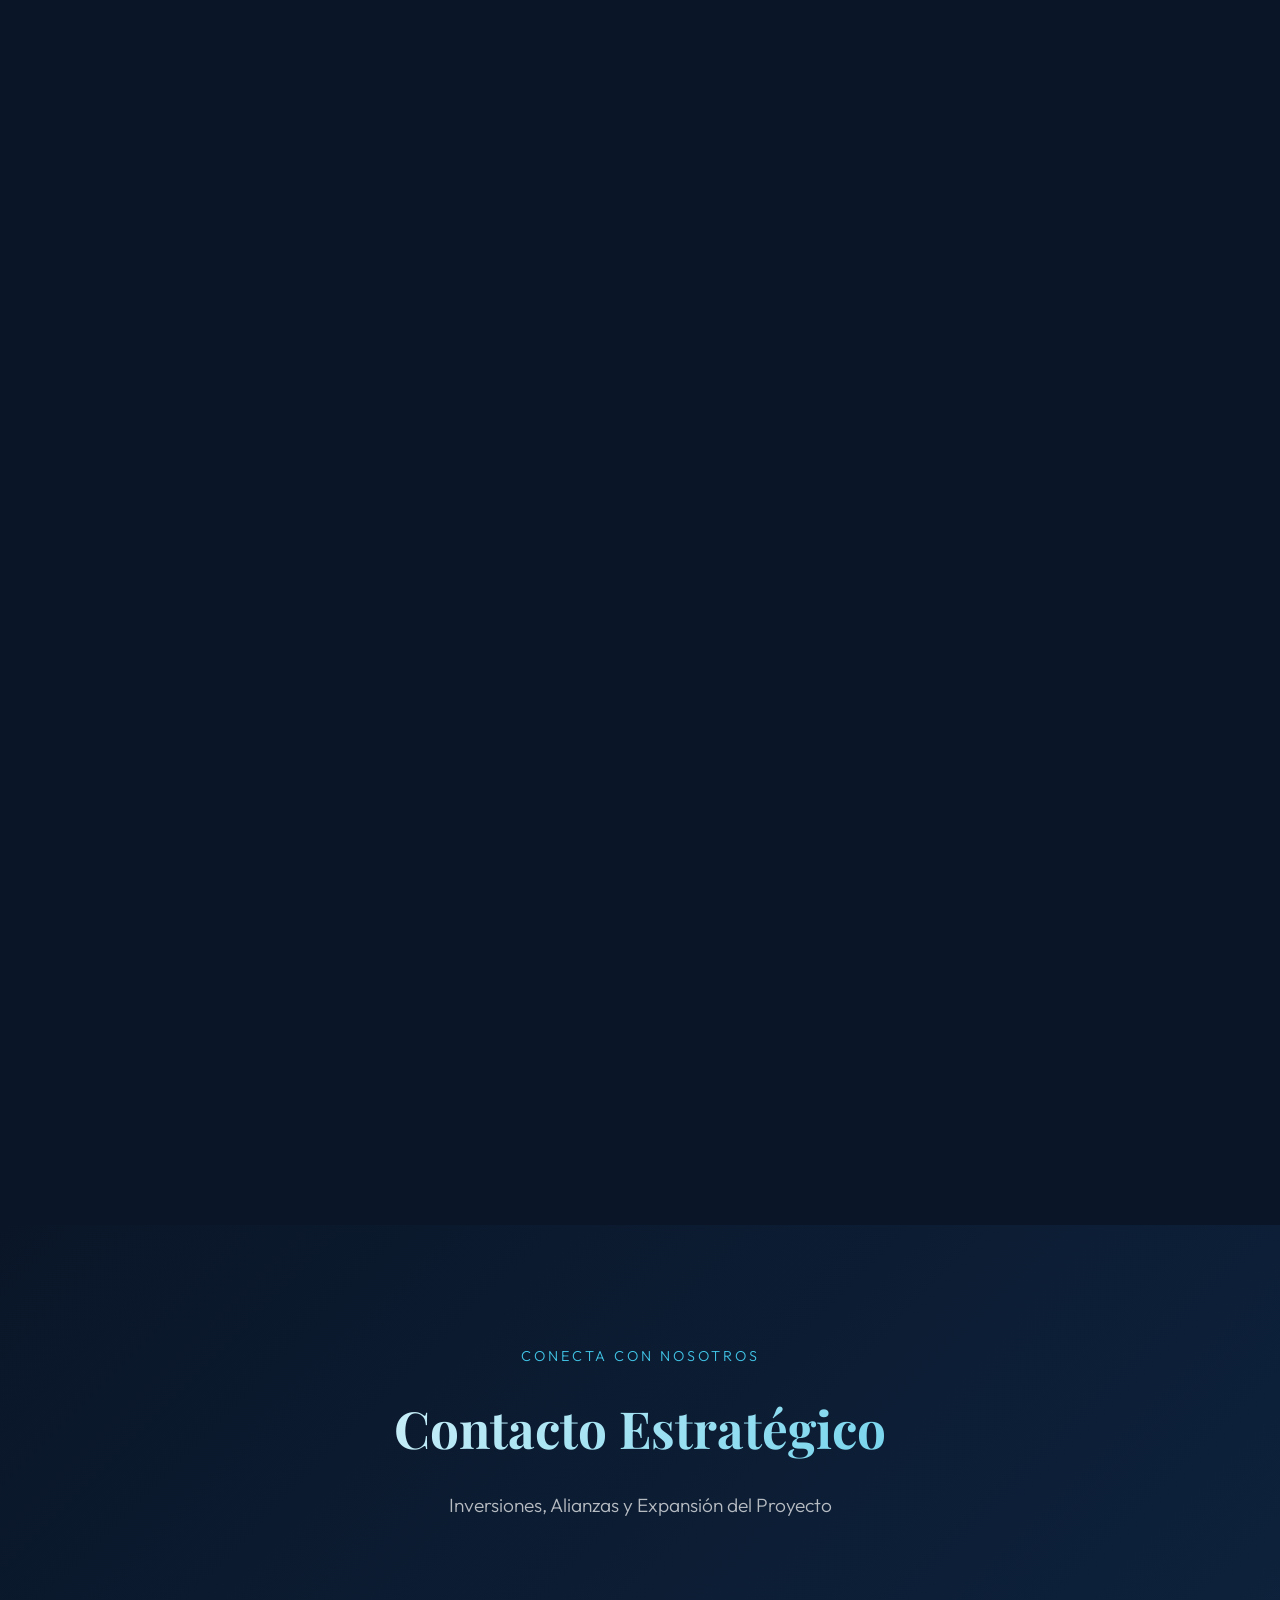
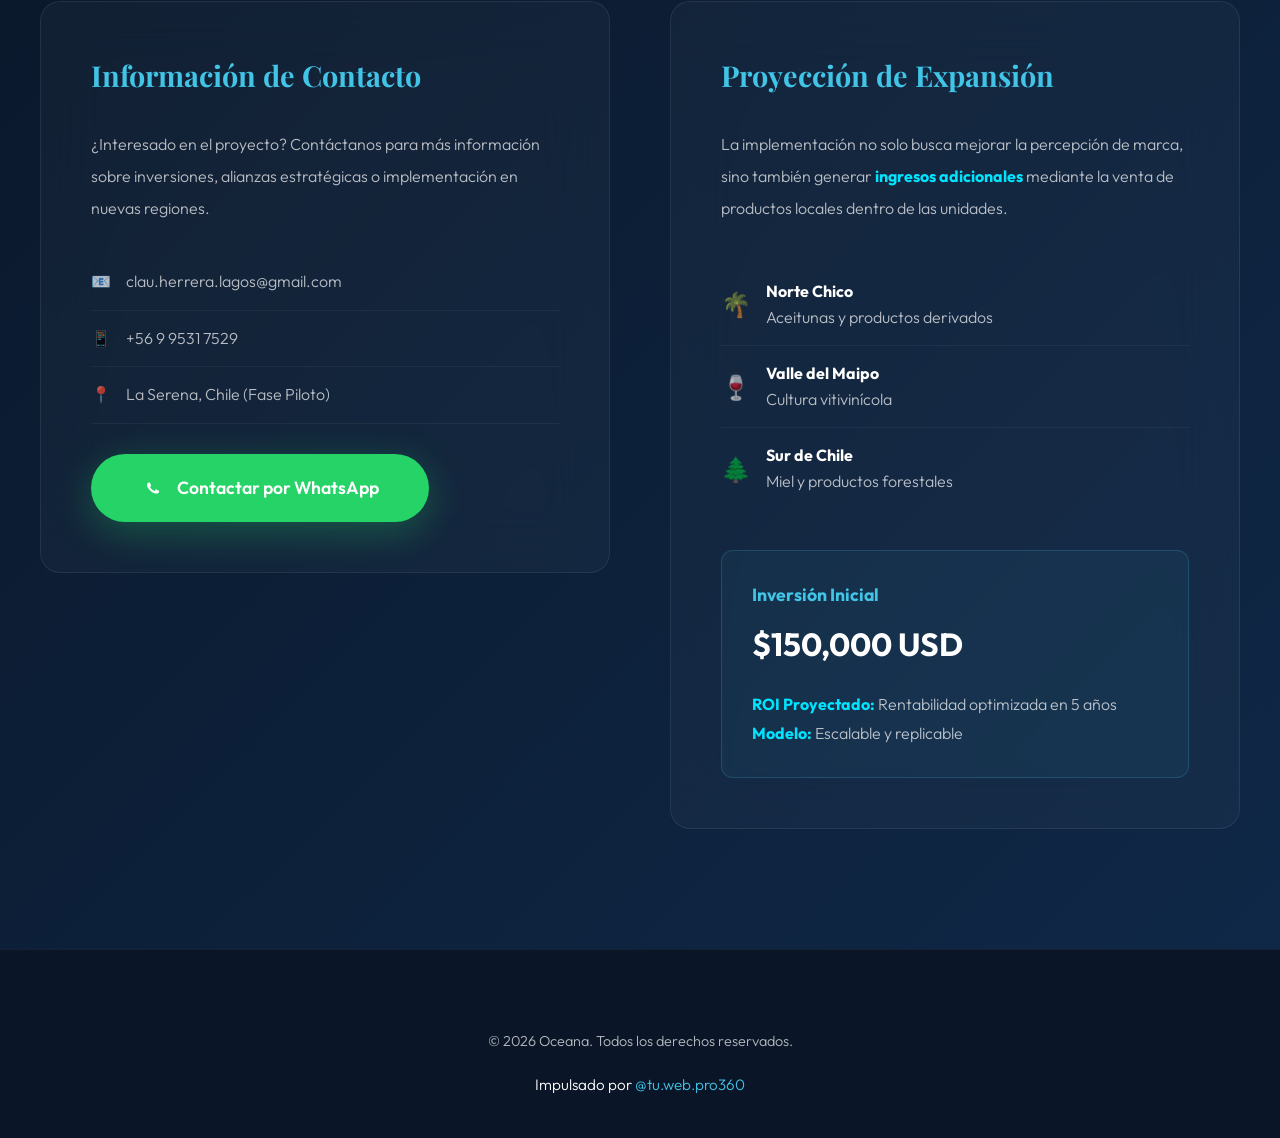
==== commit 755359ac: "Add premium PDF presentation with web design colors and logos" ====
--- a/index.html
+++ b/index.html
@@ -823,11 +823,15 @@
           <p style="color: var(--text-muted); font-size: 0.9rem; margin-top: 15px;">Audio explicativo del proyecto (3.5MB)</p>
         </div>
         
-        <div class="media-item glass">
+        <div class="media-item glass" onclick="window.open('assets/proyecto_amenidades.pdf', '_blank')" style="cursor: pointer;">
           <div class="media-label">PDF: Proyecto Amenidades</div>
-          <div style="text-align: center; padding: 40px 30px; background: rgba(65, 196, 230, 0.05); border-radius: 12px; margin-top: 20px;">
-            <svg width="64" height="64" viewBox="0 0 24 24" fill="none" stroke="var(--accent)" stroke-width="1.5"><path d="M14 2H6a2 2 0 0 0-2 2v16a2 2 0 0 0 2 2h12a2 2 0 0 0 2-2V8z"/><polyline points="14 2 14 8 20 8"/><line x1="16" y1="13" x2="8" y2="13"/><line x1="16" y1="17" x2="8" y2="17"/></svg>
-            <p style="margin-top: 20px;"><a href="assets/proyecto_amenidades.pdf" style="color: var(--accent); text-decoration: none; font-weight: 600; font-size: 1.1rem;">Descargar PDF</a></p>
+          <div style="display: flex; align-items: center; gap: 20px; padding: 30px; background: rgba(65, 196, 230, 0.05); border-radius: 12px; margin-top: 20px; border: 1px solid rgba(65, 196, 230, 0.2); transition: all 0.3s;">
+            <svg width="48" height="48" viewBox="0 0 24 24" fill="none" stroke="var(--accent)" stroke-width="1.5"><path d="M14 2H6a2 2 0 0 0-2 2v16a2 2 0 0 0 2 2h12a2 2 0 0 0 2-2V8z"/><polyline points="14 2 14 8 20 8"/><line x1="16" y1="13" x2="8" y2="13"/><line x1="16" y1="17" x2="8" y2="17"/></svg>
+            <div>
+              <p style="color: var(--accent); font-weight: 600; font-size: 1.1rem; margin-bottom: 5px;">Descargar PDF</p>
+              <p style="color: var(--text-muted); font-size: 0.9rem;">Proyecto Amenidades</p>
+            </div>
+            <svg width="24" height="24" viewBox="0 0 24 24" fill="none" stroke="var(--accent)" stroke-width="2" style="margin-left: auto;"><path d="M21 15v4a2 2 0 0 1-2 2H5a2 2 0 0 1-2-2v-4"/><polyline points="7 10 12 15 17 10"/><line x1="12" y1="15" x2="12" y2="3"/></svg>
           </div>
         </div>
         
@@ -838,6 +842,19 @@
           <p style="text-align: center; margin-top: 15px;">
             <a href="assets/NotebookLM_Mind_Map_2.png" download style="color: var(--accent); text-decoration: none; font-weight: 600; font-size: 1.1rem; background: rgba(65, 196, 230, 0.1); border: 1px solid rgba(65, 196, 230, 0.3); padding: 10px 20px; border-radius: 8px; display: inline-block; transition: all 0.3s;">Descargar Mapa Mental</a>
           </p>
+        </div>
+        
+        <!-- PDF Premium Presentation -->
+        <div class="media-item glass" onclick="window.open('assets/Oceana_Presentacion_Premium.html', '_blank')" style="cursor: pointer;">
+          <div class="media-label">PDF: Presentación Premium</div>
+          <div style="display: flex; align-items: center; gap: 20px; padding: 30px; background: rgba(65, 196, 230, 0.05); border-radius: 12px; margin-top: 20px; border: 1px solid rgba(65, 196, 230, 0.2); transition: all 0.3s;">
+            <svg width="48" height="48" viewBox="0 0 24 24" fill="none" stroke="var(--accent)" stroke-width="1.5"><path d="M14 2H6a2 2 0 0 0-2 2v16a2 2 0 0 0 2 2h12a2 2 0 0 0 2-2V8z"/><polyline points="14 2 14 8 20 8"/><line x1="16" y1="13" x2="8" y2="13"/><line x1="16" y1="17" x2="8" y2="17"/></svg>
+            <div>
+              <p style="color: var(--accent); font-weight: 600; font-size: 1.1rem; margin-bottom: 5px;">Descargar Presentación</p>
+              <p style="color: var(--text-muted); font-size: 0.9rem;">Diseño premium con colores web</p>
+            </div>
+            <svg width="24" height="24" viewBox="0 0 24 24" fill="none" stroke="var(--accent)" stroke-width="2" style="margin-left: auto;"><path d="M21 15v4a2 2 0 0 1-2 2H5a2 2 0 0 1-2-2v-4"/><polyline points="7 10 12 15 17 10"/><line x1="12" y1="15" x2="12" y2="3"/></svg>
+          </div>
         </div>
       </div>
     </div>
